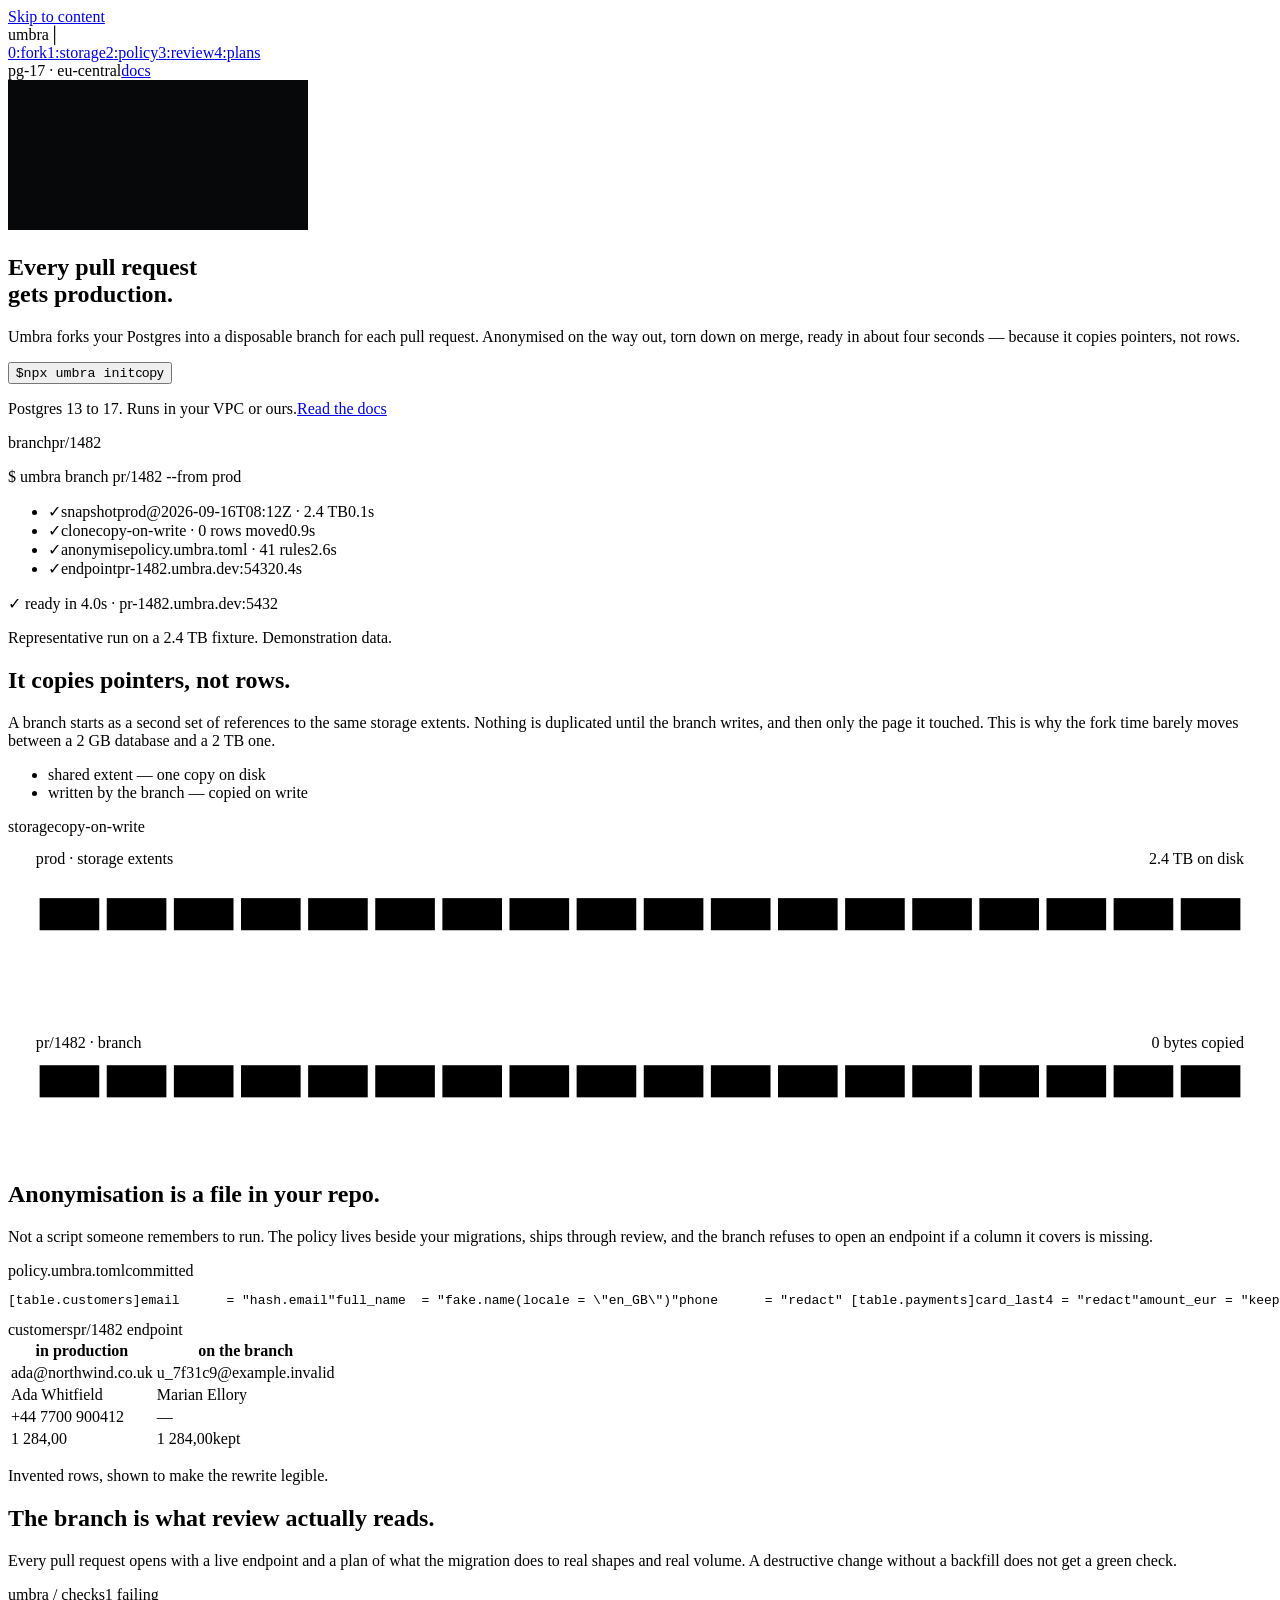
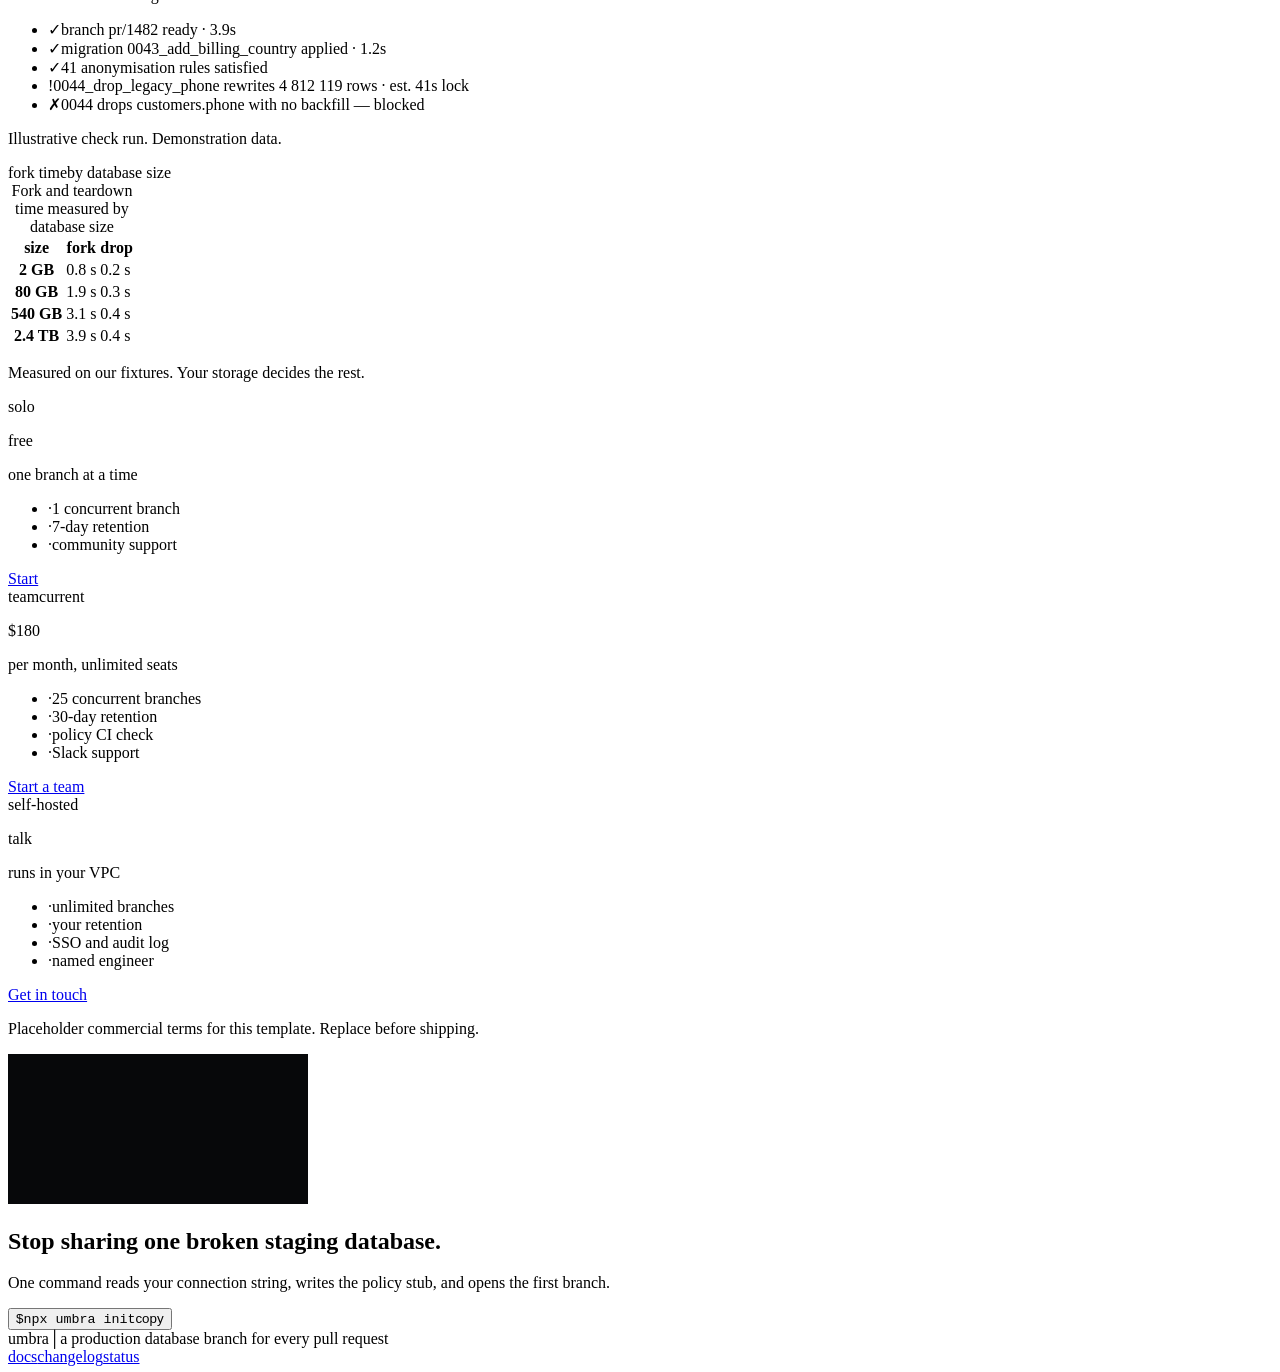
==== 02-software/index.html @ e012b91e "Anteprime dei tre template di landing page" ====
<!DOCTYPE html><html lang="en" class="martian_mono_8eb40030-module__VW7y_W__variable spline_sans_mono_13c8798e-module__IYb0za__variable h-full antialiased"><head><meta charSet="utf-8"/><meta name="viewport" content="width=device-width, initial-scale=1"/><link rel="preload" href="/landing-kit-demo/02-software/_next/static/media/d2d62b05021c6286-s.p.2d9e_tvweuz-y.woff2" as="font" crossorigin="" type="font/woff2"/><link rel="preload" href="/landing-kit-demo/02-software/_next/static/media/ee9d8ff0751135e3-s.p.12ukhzf-lem3a.woff2" as="font" crossorigin="" type="font/woff2"/><link rel="stylesheet" href="/landing-kit-demo/02-software/_next/static/chunks/00uqsyr8fcwtj.css" data-precedence="next"/><link rel="preload" as="script" fetchPriority="low" href="/landing-kit-demo/02-software/_next/static/chunks/3l04zcqx63h3y.js"/><script src="/landing-kit-demo/02-software/_next/static/chunks/1eiycqb9qwdlg.js" async=""></script><script src="/landing-kit-demo/02-software/_next/static/chunks/27t_qfc-3_lzs.js" async=""></script><script src="/landing-kit-demo/02-software/_next/static/chunks/turbopack-2y58lig2e460b.js" async=""></script><script src="/landing-kit-demo/02-software/_next/static/chunks/3fntmmi971322.js" async=""></script><script src="/landing-kit-demo/02-software/_next/static/chunks/05khykhs3v1_r.js" async=""></script><title>Umbra — a production database branch for every pull request</title><meta name="description" content="Umbra forks your Postgres into a disposable branch for each pull request: anonymised, ready in about four seconds, because it copies pointers, not rows."/><meta property="og:title" content="Umbra — a production database branch for every pull request"/><meta property="og:description" content="Anonymised copy-on-write Postgres branches, ready in about four seconds."/><meta property="og:type" content="website"/><meta name="twitter:card" content="summary"/><meta name="twitter:title" content="Umbra — a production database branch for every pull request"/><meta name="twitter:description" content="Anonymised copy-on-write Postgres branches, ready in about four seconds."/><meta name="next-size-adjust" content=""/><script src="/landing-kit-demo/02-software/_next/static/chunks/0cz1d0mv5g_q7.js" noModule=""></script></head><body class="min-h-full"><div hidden=""><!--$--><!--/$--></div><a href="#fork" class="sr-only focus:not-sr-only focus:absolute focus:top-2 focus:left-2 focus:z-[60] focus:border focus:border-cyan focus:bg-ground focus:px-3 focus:py-2 focus:text-cyan">Skip to content</a><header class="sticky top-0 z-50 border-b border-rule bg-ground/92 backdrop-blur-[2px]"><div class="mx-auto flex h-10 max-w-[1500px] items-center gap-3 px-4 text-[11px] sm:px-6"><span class="font-display text-[13px] font-700 tracking-[-0.02em] text-text">umbra</span><span aria-hidden="true" class="text-faint">│</span><nav aria-label="Sections" class="hidden items-center gap-1 md:flex"><a href="#fork" aria-current="true" class="px-2 py-0.5 transition-colors duration-200 bg-cyan text-[#04211c]"><span class="tnum opacity-60">0<!-- -->:</span>fork</a><a href="#storage" class="px-2 py-0.5 transition-colors duration-200 text-dim hover:text-text"><span class="tnum opacity-60">1<!-- -->:</span>storage</a><a href="#policy" class="px-2 py-0.5 transition-colors duration-200 text-dim hover:text-text"><span class="tnum opacity-60">2<!-- -->:</span>policy</a><a href="#review" class="px-2 py-0.5 transition-colors duration-200 text-dim hover:text-text"><span class="tnum opacity-60">3<!-- -->:</span>review</a><a href="#plans" class="px-2 py-0.5 transition-colors duration-200 text-dim hover:text-text"><span class="tnum opacity-60">4<!-- -->:</span>plans</a></nav><span class="ml-auto hidden text-faint sm:inline">pg-17 · eu-central</span><a href="#start" class="border border-rule-hot px-2.5 py-1 text-dim transition-colors duration-200 hover:border-cyan hover:text-cyan">docs</a></div></header><main><section id="fork" class="relative isolate overflow-hidden"><canvas aria-hidden="true" class="pointer-events-none absolute inset-0 -z-10 h-full w-full" style="background:#07080a"></canvas><div aria-hidden="true" class="pointer-events-none absolute inset-x-0 bottom-0 -z-10 h-40 bg-gradient-to-b from-transparent to-ground"></div><div class="mx-auto grid min-h-[min(100svh-2.5rem,46rem)] max-w-[1500px] grid-cols-1 content-center gap-5 px-4 pt-16 pb-14 sm:px-6 lg:grid-cols-12 lg:gap-6 lg:pt-20 lg:pb-16"><div class="lg:col-span-7 xl:col-span-7"><h1 class="font-display text-[clamp(2.1rem,5.1vw,4.3rem)] leading-[1.06] font-700 tracking-[-0.045em] text-text text-balance">Every pull request<br/>gets production.</h1><p class="mt-6 max-w-[54ch] text-[15px] leading-[1.75] text-dim sm:text-[17px]">Umbra forks your Postgres into a disposable branch for each pull request. Anonymised on the way out, torn down on merge, ready in about four seconds — because it copies pointers, not rows.</p><div class="mt-8 max-w-[34rem]"><button type="button" aria-label="Copy the command npx umbra init to the clipboard" class="group flex w-full items-center gap-3 border border-cyan/45 bg-cyan/[0.055] px-4 py-3.5 text-left transition-colors duration-200 ease-[var(--ease-out-expo)] hover:border-cyan hover:bg-cyan/[0.11] sm:px-5 sm:py-4"><span aria-hidden="true" class="text-cyan select-none">$</span><code class="flex-1 text-[15px] text-text sm:text-[17px]">npx umbra init</code><span class="shrink-0 text-[11px] tracking-[0.14em] uppercase transition-colors duration-200 text-dim group-hover:text-cyan">copy</span></button><p class="mt-3 flex flex-wrap items-center gap-x-3 gap-y-1 text-[12.5px] text-dim"><span>Postgres 13 to 17. Runs in your VPC or ours.</span><a href="#docs" class="text-dim underline decoration-rule-hot transition-colors duration-200 hover:text-cyan hover:decoration-cyan">Read the docs</a></p></div></div><div class="lg:col-span-5 xl:col-span-5"><div data-hot="true" class="pane group/pane transition-colors duration-300 ease-[var(--ease-out-expo)] border-rule-hot backdrop-blur-[1px]"><div class="flex items-center gap-3 border-b px-3 py-1.5 text-[11px] tracking-[0.14em] uppercase transition-colors duration-300 border-rule-hot text-text"><span class="font-display">branch</span><span class="ml-auto text-dim normal-case tracking-normal"><span class="tnum">pr/1482</span></span></div><div class=""><div class="px-4 py-4 text-[13px] leading-[1.9] sm:px-5 sm:text-[14px]"><p class="text-dim"><span aria-hidden="true" class="text-cyan">$ </span>umbra branch pr/1482 --from prod</p><ul class="mt-2.5 space-y-1"><li class="flex gap-2.5"><span aria-hidden="true" class="w-3 shrink-0 transition-colors duration-200 text-cyan">✓</span><span class="w-[5.6rem] shrink-0 transition-colors duration-200 text-text">snapshot</span><span class="min-w-0 flex-1 truncate text-dim">prod@2026-09-16T08:12Z · 2.4 TB</span><span class="tnum shrink-0 tabular-nums transition-colors duration-200 text-faint">0.1<!-- -->s</span></li><li class="flex gap-2.5"><span aria-hidden="true" class="w-3 shrink-0 transition-colors duration-200 text-cyan">✓</span><span class="w-[5.6rem] shrink-0 transition-colors duration-200 text-text">clone</span><span class="min-w-0 flex-1 truncate text-dim">copy-on-write · 0 rows moved</span><span class="tnum shrink-0 tabular-nums transition-colors duration-200 text-faint">0.9<!-- -->s</span></li><li class="flex gap-2.5"><span aria-hidden="true" class="w-3 shrink-0 transition-colors duration-200 text-cyan">✓</span><span class="w-[5.6rem] shrink-0 transition-colors duration-200 text-text">anonymise</span><span class="min-w-0 flex-1 truncate text-dim">policy.umbra.toml · 41 rules</span><span class="tnum shrink-0 tabular-nums transition-colors duration-200 text-faint">2.6<!-- -->s</span></li><li class="flex gap-2.5"><span aria-hidden="true" class="w-3 shrink-0 transition-colors duration-200 text-cyan">✓</span><span class="w-[5.6rem] shrink-0 transition-colors duration-200 text-text">endpoint</span><span class="min-w-0 flex-1 truncate text-dim">pr-1482.umbra.dev:5432</span><span class="tnum shrink-0 tabular-nums transition-colors duration-200 text-faint">0.4<!-- -->s</span></li></ul><p class="mt-3 border-t border-rule pt-2.5"><span class="text-cyan">✓ ready</span><span class="tnum text-text"> in <!-- -->4.0<!-- -->s</span><span class="text-faint"> · pr-1482.umbra.dev:5432</span></p><p class="mt-3 text-[11px] leading-relaxed text-faint">Representative run on a 2.4 TB fixture. Demonstration data.</p></div></div></div></div></div></section><section id="storage" class="mx-auto max-w-[1500px] px-4 py-20 sm:px-6 lg:py-28"><div class="grid gap-8 lg:grid-cols-12 lg:gap-10"><div class="lg:col-span-4"><h2 class="font-display text-[clamp(1.6rem,2.8vw,2.5rem)] leading-[1.14] font-600 tracking-[-0.04em] text-text text-balance">It copies pointers, not rows.</h2><p class="mt-5 max-w-[48ch] text-[15px] leading-[1.75] text-dim">A branch starts as a second set of references to the same storage extents. Nothing is duplicated until the branch writes, and then only the page it touched. This is why the fork time barely moves between a 2 GB database and a 2 TB one.</p><ul class="mt-6 space-y-2.5 text-[13px]"><li class="flex items-center gap-3"><span aria-hidden="true" class="h-3 w-5 shrink-0 border border-cyan/55"></span><span class="text-dim">shared extent — one copy on disk</span></li><li class="flex items-center gap-3"><span aria-hidden="true" class="h-3 w-5 shrink-0 bg-cyan"></span><span class="text-dim">written by the branch — copied on write</span></li></ul></div><div class="lg:col-span-8"><div class="pane group/pane transition-colors duration-300 ease-[var(--ease-out-expo)] border-rule "><div class="flex items-center gap-3 border-b px-3 py-1.5 text-[11px] tracking-[0.14em] uppercase transition-colors duration-300 border-rule text-faint"><span class="font-display">storage</span><span class="ml-auto text-dim normal-case tracking-normal">copy-on-write</span></div><div class="p-4 sm:p-6"><svg viewBox="0 0 1180 300" class="w-full" role="img" aria-label="Production holds eighteen storage extents. The branch references all eighteen at fork time and copies only the three it writes to."><text x="26" y="26" class="fill-dim font-[family-name:var(--font-mono)]" font-size="15">prod · storage extents</text><text x="1154" y="26" text-anchor="end" class="fill-faint font-[family-name:var(--font-mono)]" font-size="15">2.4 TB on disk</text><rect x="29.5" y="58" width="55.666666666666664" height="30" class="fill-rule-hot"></rect><rect x="92.16666666666666" y="58" width="55.666666666666664" height="30" class="fill-rule-hot"></rect><rect x="154.83333333333331" y="58" width="55.666666666666664" height="30" class="fill-rule-hot"></rect><rect x="217.5" y="58" width="55.666666666666664" height="30" class="fill-rule-hot"></rect><rect x="280.16666666666663" y="58" width="55.666666666666664" height="30" class="fill-rule-hot"></rect><rect x="342.8333333333333" y="58" width="55.666666666666664" height="30" class="fill-rule-hot"></rect><rect x="405.5" y="58" width="55.666666666666664" height="30" class="fill-rule-hot"></rect><rect x="468.16666666666663" y="58" width="55.666666666666664" height="30" class="fill-rule-hot"></rect><rect x="530.8333333333333" y="58" width="55.666666666666664" height="30" class="fill-rule-hot"></rect><rect x="593.5" y="58" width="55.666666666666664" height="30" class="fill-rule-hot"></rect><rect x="656.1666666666666" y="58" width="55.666666666666664" height="30" class="fill-rule-hot"></rect><rect x="718.8333333333333" y="58" width="55.666666666666664" height="30" class="fill-rule-hot"></rect><rect x="781.5" y="58" width="55.666666666666664" height="30" class="fill-rule-hot"></rect><rect x="844.1666666666666" y="58" width="55.666666666666664" height="30" class="fill-rule-hot"></rect><rect x="906.8333333333333" y="58" width="55.666666666666664" height="30" class="fill-rule-hot"></rect><rect x="969.5" y="58" width="55.666666666666664" height="30" class="fill-rule-hot"></rect><rect x="1032.1666666666665" y="58" width="55.666666666666664" height="30" class="fill-rule-hot"></rect><rect x="1094.8333333333333" y="58" width="55.666666666666664" height="30" class="fill-rule-hot"></rect><line x1="57.33333333333333" y1="88" x2="57.33333333333333" y2="214" stroke-width="1" stroke-dasharray="3 4" class="stroke-cyan/55" style="transition:stroke 420ms cubic-bezier(0.16,1,0.3,1)"></line><line x1="119.99999999999999" y1="88" x2="119.99999999999999" y2="214" stroke-width="1" stroke-dasharray="3 4" class="stroke-cyan/55" style="transition:stroke 420ms cubic-bezier(0.16,1,0.3,1)"></line><line x1="182.66666666666666" y1="88" x2="182.66666666666666" y2="214" stroke-width="1" stroke-dasharray="3 4" class="stroke-cyan/55" style="transition:stroke 420ms cubic-bezier(0.16,1,0.3,1)"></line><line x1="245.33333333333334" y1="88" x2="245.33333333333334" y2="214" stroke-width="1" stroke-dasharray="3 4" class="stroke-cyan/55" style="transition:stroke 420ms cubic-bezier(0.16,1,0.3,1)"></line><line x1="307.99999999999994" y1="88" x2="307.99999999999994" y2="214" stroke-width="1" stroke-dasharray="3 4" class="stroke-cyan/55" style="transition:stroke 420ms cubic-bezier(0.16,1,0.3,1)"></line><line x1="370.66666666666663" y1="88" x2="370.66666666666663" y2="214" stroke-width="1" stroke-dasharray="3 4" class="stroke-cyan/55" style="transition:stroke 420ms cubic-bezier(0.16,1,0.3,1)"></line><line x1="433.3333333333333" y1="88" x2="433.3333333333333" y2="214" stroke-width="1" stroke-dasharray="3 4" class="stroke-cyan/55" style="transition:stroke 420ms cubic-bezier(0.16,1,0.3,1)"></line><line x1="495.99999999999994" y1="88" x2="495.99999999999994" y2="214" stroke-width="1" stroke-dasharray="3 4" class="stroke-cyan/55" style="transition:stroke 420ms cubic-bezier(0.16,1,0.3,1)"></line><line x1="558.6666666666666" y1="88" x2="558.6666666666666" y2="214" stroke-width="1" stroke-dasharray="3 4" class="stroke-cyan/55" style="transition:stroke 420ms cubic-bezier(0.16,1,0.3,1)"></line><line x1="621.3333333333334" y1="88" x2="621.3333333333334" y2="214" stroke-width="1" stroke-dasharray="3 4" class="stroke-cyan/55" style="transition:stroke 420ms cubic-bezier(0.16,1,0.3,1)"></line><line x1="684" y1="88" x2="684" y2="214" stroke-width="1" stroke-dasharray="3 4" class="stroke-cyan/55" style="transition:stroke 420ms cubic-bezier(0.16,1,0.3,1)"></line><line x1="746.6666666666666" y1="88" x2="746.6666666666666" y2="214" stroke-width="1" stroke-dasharray="3 4" class="stroke-cyan/55" style="transition:stroke 420ms cubic-bezier(0.16,1,0.3,1)"></line><line x1="809.3333333333334" y1="88" x2="809.3333333333334" y2="214" stroke-width="1" stroke-dasharray="3 4" class="stroke-cyan/55" style="transition:stroke 420ms cubic-bezier(0.16,1,0.3,1)"></line><line x1="872" y1="88" x2="872" y2="214" stroke-width="1" stroke-dasharray="3 4" class="stroke-cyan/55" style="transition:stroke 420ms cubic-bezier(0.16,1,0.3,1)"></line><line x1="934.6666666666666" y1="88" x2="934.6666666666666" y2="214" stroke-width="1" stroke-dasharray="3 4" class="stroke-cyan/55" style="transition:stroke 420ms cubic-bezier(0.16,1,0.3,1)"></line><line x1="997.3333333333334" y1="88" x2="997.3333333333334" y2="214" stroke-width="1" stroke-dasharray="3 4" class="stroke-cyan/55" style="transition:stroke 420ms cubic-bezier(0.16,1,0.3,1)"></line><line x1="1059.9999999999998" y1="88" x2="1059.9999999999998" y2="214" stroke-width="1" stroke-dasharray="3 4" class="stroke-cyan/55" style="transition:stroke 420ms cubic-bezier(0.16,1,0.3,1)"></line><line x1="1122.6666666666665" y1="88" x2="1122.6666666666665" y2="214" stroke-width="1" stroke-dasharray="3 4" class="stroke-cyan/55" style="transition:stroke 420ms cubic-bezier(0.16,1,0.3,1)"></line><g><rect x="29.5" y="214" width="55.666666666666664" height="30" class="fill-none stroke-cyan/55" stroke-width="1" style="transition:fill 420ms cubic-bezier(0.16,1,0.3,1)"></rect></g><g><rect x="92.16666666666666" y="214" width="55.666666666666664" height="30" class="fill-none stroke-cyan/55" stroke-width="1" style="transition:fill 420ms cubic-bezier(0.16,1,0.3,1)"></rect></g><g><rect x="154.83333333333331" y="214" width="55.666666666666664" height="30" class="fill-none stroke-cyan/55" stroke-width="1" style="transition:fill 420ms cubic-bezier(0.16,1,0.3,1)"></rect></g><g><rect x="217.5" y="214" width="55.666666666666664" height="30" class="fill-none stroke-cyan/55" stroke-width="1" style="transition:fill 420ms cubic-bezier(0.16,1,0.3,1)"></rect></g><g><rect x="280.16666666666663" y="214" width="55.666666666666664" height="30" class="fill-none stroke-cyan/55" stroke-width="1" style="transition:fill 420ms cubic-bezier(0.16,1,0.3,1)"></rect></g><g><rect x="342.8333333333333" y="214" width="55.666666666666664" height="30" class="fill-none stroke-cyan/55" stroke-width="1" style="transition:fill 420ms cubic-bezier(0.16,1,0.3,1)"></rect></g><g><rect x="405.5" y="214" width="55.666666666666664" height="30" class="fill-none stroke-cyan/55" stroke-width="1" style="transition:fill 420ms cubic-bezier(0.16,1,0.3,1)"></rect></g><g><rect x="468.16666666666663" y="214" width="55.666666666666664" height="30" class="fill-none stroke-cyan/55" stroke-width="1" style="transition:fill 420ms cubic-bezier(0.16,1,0.3,1)"></rect></g><g><rect x="530.8333333333333" y="214" width="55.666666666666664" height="30" class="fill-none stroke-cyan/55" stroke-width="1" style="transition:fill 420ms cubic-bezier(0.16,1,0.3,1)"></rect></g><g><rect x="593.5" y="214" width="55.666666666666664" height="30" class="fill-none stroke-cyan/55" stroke-width="1" style="transition:fill 420ms cubic-bezier(0.16,1,0.3,1)"></rect></g><g><rect x="656.1666666666666" y="214" width="55.666666666666664" height="30" class="fill-none stroke-cyan/55" stroke-width="1" style="transition:fill 420ms cubic-bezier(0.16,1,0.3,1)"></rect></g><g><rect x="718.8333333333333" y="214" width="55.666666666666664" height="30" class="fill-none stroke-cyan/55" stroke-width="1" style="transition:fill 420ms cubic-bezier(0.16,1,0.3,1)"></rect></g><g><rect x="781.5" y="214" width="55.666666666666664" height="30" class="fill-none stroke-cyan/55" stroke-width="1" style="transition:fill 420ms cubic-bezier(0.16,1,0.3,1)"></rect></g><g><rect x="844.1666666666666" y="214" width="55.666666666666664" height="30" class="fill-none stroke-cyan/55" stroke-width="1" style="transition:fill 420ms cubic-bezier(0.16,1,0.3,1)"></rect></g><g><rect x="906.8333333333333" y="214" width="55.666666666666664" height="30" class="fill-none stroke-cyan/55" stroke-width="1" style="transition:fill 420ms cubic-bezier(0.16,1,0.3,1)"></rect></g><g><rect x="969.5" y="214" width="55.666666666666664" height="30" class="fill-none stroke-cyan/55" stroke-width="1" style="transition:fill 420ms cubic-bezier(0.16,1,0.3,1)"></rect></g><g><rect x="1032.1666666666665" y="214" width="55.666666666666664" height="30" class="fill-none stroke-cyan/55" stroke-width="1" style="transition:fill 420ms cubic-bezier(0.16,1,0.3,1)"></rect></g><g><rect x="1094.8333333333333" y="214" width="55.666666666666664" height="30" class="fill-none stroke-cyan/55" stroke-width="1" style="transition:fill 420ms cubic-bezier(0.16,1,0.3,1)"></rect></g><text x="26" y="198" class="fill-dim font-[family-name:var(--font-mono)]" font-size="15">pr/1482 · branch</text><text x="1154" y="198" text-anchor="end" class="fill-cyan font-[family-name:var(--font-mono)] tabular-nums" font-size="15">0 bytes copied</text></svg></div></div></div></div></section><section id="policy" class="border-t border-rule bg-pane-2/40 py-20 lg:py-28"><div class="mx-auto max-w-[1500px] px-4 sm:px-6"><div class="max-w-[62ch]"><h2 class="font-display text-[clamp(1.6rem,2.8vw,2.5rem)] leading-[1.14] font-600 tracking-[-0.04em] text-text text-balance">Anonymisation is a file in your repo.</h2><p class="mt-5 text-[15px] leading-[1.75] text-dim">Not a script someone remembers to run. The policy lives beside your migrations, ships through review, and the branch refuses to open an endpoint if a column it covers is missing.</p></div><div class="mt-10 grid gap-5 lg:grid-cols-2 lg:gap-6"><div class="pane group/pane transition-colors duration-300 ease-[var(--ease-out-expo)] border-rule "><div class="flex items-center gap-3 border-b px-3 py-1.5 text-[11px] tracking-[0.14em] uppercase transition-colors duration-300 border-rule text-faint"><span class="font-display">policy.umbra.toml</span><span class="ml-auto text-dim normal-case tracking-normal">committed</span></div><div class=""><pre class="overflow-x-auto px-4 py-4 text-[13px] leading-[1.85] sm:px-5 sm:text-[14px]"><code><span class="block"><span class="text-cyan">[table.customers]</span></span><span class="block"><span class="text-text">email      = &quot;hash.email&quot;</span></span><span class="block"><span class="text-text">full_name  = &quot;fake.name(locale = \&quot;en_GB\&quot;)&quot;</span></span><span class="block"><span class="text-text">phone      = &quot;redact&quot;</span></span><span class="block"><span class="text-text"> </span></span><span class="block"><span class="text-cyan">[table.payments]</span></span><span class="block"><span class="text-text">card_last4 = &quot;redact&quot;</span></span><span class="block"><span class="text-text">amount_eur = &quot;keep&quot;        </span><span class="text-faint">#<!-- --> distribution matters</span></span></code></pre></div></div><div class="pane group/pane transition-colors duration-300 ease-[var(--ease-out-expo)] border-rule "><div class="flex items-center gap-3 border-b px-3 py-1.5 text-[11px] tracking-[0.14em] uppercase transition-colors duration-300 border-rule text-faint"><span class="font-display">customers</span><span class="ml-auto text-dim normal-case tracking-normal">pr/1482 endpoint</span></div><div class=""><div class="overflow-x-auto"><table class="w-full min-w-[22rem] text-[13px] sm:text-[14px]"><thead><tr class="border-b border-rule text-left text-[11px] tracking-[0.14em] text-faint uppercase"><th scope="col" class="px-4 py-2 font-500 sm:px-5">in production</th><th scope="col" class="px-4 py-2 font-500 sm:px-5">on the branch</th></tr></thead><tbody><tr class="border-b border-rule/60 last:border-0"><td class="px-4 py-2.5 text-dim line-through decoration-rule-hot sm:px-5">ada@northwind.co.uk</td><td class="px-4 py-2.5 sm:px-5 text-amber">u_7f31c9@example.invalid</td></tr><tr class="border-b border-rule/60 last:border-0"><td class="px-4 py-2.5 text-dim line-through decoration-rule-hot sm:px-5">Ada Whitfield</td><td class="px-4 py-2.5 sm:px-5 text-amber">Marian Ellory</td></tr><tr class="border-b border-rule/60 last:border-0"><td class="px-4 py-2.5 text-dim line-through decoration-rule-hot sm:px-5">+44 7700 900412</td><td class="px-4 py-2.5 sm:px-5 text-amber">—</td></tr><tr class="border-b border-rule/60 last:border-0"><td class="px-4 py-2.5 text-dim line-through decoration-rule-hot sm:px-5">1 284,00</td><td class="px-4 py-2.5 sm:px-5 text-dim">1 284,00<span class="ml-2 text-[11px] text-faint">kept</span></td></tr></tbody></table></div><p class="px-4 py-3 text-[11px] leading-relaxed text-faint sm:px-5">Invented rows, shown to make the rewrite legible.</p></div></div></div></div></section><section id="review" class="mx-auto max-w-[1500px] px-4 py-20 sm:px-6 lg:py-28"><div class="grid gap-8 lg:grid-cols-12 lg:gap-10"><div class="lg:col-span-5"><h2 class="font-display text-[clamp(1.6rem,2.8vw,2.5rem)] leading-[1.14] font-600 tracking-[-0.04em] text-text text-balance">The branch is what review actually reads.</h2><p class="mt-5 max-w-[48ch] text-[15px] leading-[1.75] text-dim">Every pull request opens with a live endpoint and a plan of what the migration does to real shapes and real volume. A destructive change without a backfill does not get a green check.</p></div><div class="lg:col-span-7"><div class="pane group/pane transition-colors duration-300 ease-[var(--ease-out-expo)] border-rule "><div class="flex items-center gap-3 border-b px-3 py-1.5 text-[11px] tracking-[0.14em] uppercase transition-colors duration-300 border-rule text-faint"><span class="font-display">umbra / checks</span><span class="ml-auto text-dim normal-case tracking-normal"><span class="text-[#ff6b5e]">1 failing</span></span></div><div class=""><ul class="divide-y divide-rule/60 text-[13px] sm:text-[14px]"><li class="flex gap-3 px-4 py-3 sm:px-5"><span aria-hidden="true" class="w-3 shrink-0 text-cyan">✓</span><span class="text-dim">branch pr/1482 ready · 3.9s</span></li><li class="flex gap-3 px-4 py-3 sm:px-5"><span aria-hidden="true" class="w-3 shrink-0 text-cyan">✓</span><span class="text-dim">migration 0043_add_billing_country applied · 1.2s</span></li><li class="flex gap-3 px-4 py-3 sm:px-5"><span aria-hidden="true" class="w-3 shrink-0 text-cyan">✓</span><span class="text-dim">41 anonymisation rules satisfied</span></li><li class="flex gap-3 px-4 py-3 sm:px-5"><span aria-hidden="true" class="w-3 shrink-0 text-amber">!</span><span class="text-text">0044_drop_legacy_phone rewrites 4 812 119 rows · est. 41s lock</span></li><li class="flex gap-3 px-4 py-3 sm:px-5"><span aria-hidden="true" class="w-3 shrink-0 text-[#ff6b5e]">✗</span><span class="text-text">0044 drops customers.phone with no backfill — blocked</span></li></ul><p class="border-t border-rule px-4 py-3 text-[11px] leading-relaxed text-faint sm:px-5">Illustrative check run. Demonstration data.</p></div></div></div></div></section><section id="plans" class="border-t border-rule bg-pane-2/40 py-20 lg:py-28"><div class="mx-auto max-w-[1500px] px-4 sm:px-6"><div class="grid gap-5 lg:grid-cols-12 lg:gap-6"><div class="lg:col-span-4"><div data-hot="true" class="pane group/pane transition-colors duration-300 ease-[var(--ease-out-expo)] border-rule-hot "><div class="flex items-center gap-3 border-b px-3 py-1.5 text-[11px] tracking-[0.14em] uppercase transition-colors duration-300 border-rule-hot text-text"><span class="font-display">fork time</span><span class="ml-auto text-dim normal-case tracking-normal">by database size</span></div><div class=""><div class="overflow-x-auto"><table class="w-full min-w-[19rem] text-[13px] sm:text-[14px]"><caption class="sr-only">Fork and teardown time measured by database size</caption><thead><tr class="border-b border-rule text-left text-[11px] tracking-[0.14em] text-faint uppercase"><th scope="col" class="px-4 py-2 font-500 sm:px-5">size</th><th scope="col" class="px-4 py-2 text-right font-500">fork</th><th scope="col" class="px-4 py-2 pr-4 text-right font-500 sm:pr-5">drop</th></tr></thead><tbody><tr class="border-b border-rule/60 last:border-0"><th scope="row" class="px-4 py-2.5 text-left font-400 text-dim sm:px-5">2 GB</th><td class="tnum px-4 py-2.5 text-right text-cyan">0.8 s</td><td class="tnum px-4 py-2.5 pr-4 text-right text-dim sm:pr-5">0.2 s</td></tr><tr class="border-b border-rule/60 last:border-0"><th scope="row" class="px-4 py-2.5 text-left font-400 text-dim sm:px-5">80 GB</th><td class="tnum px-4 py-2.5 text-right text-cyan">1.9 s</td><td class="tnum px-4 py-2.5 pr-4 text-right text-dim sm:pr-5">0.3 s</td></tr><tr class="border-b border-rule/60 last:border-0"><th scope="row" class="px-4 py-2.5 text-left font-400 text-dim sm:px-5">540 GB</th><td class="tnum px-4 py-2.5 text-right text-cyan">3.1 s</td><td class="tnum px-4 py-2.5 pr-4 text-right text-dim sm:pr-5">0.4 s</td></tr><tr class="border-b border-rule/60 last:border-0"><th scope="row" class="px-4 py-2.5 text-left font-400 text-dim sm:px-5">2.4 TB</th><td class="tnum px-4 py-2.5 text-right text-cyan">3.9 s</td><td class="tnum px-4 py-2.5 pr-4 text-right text-dim sm:pr-5">0.4 s</td></tr></tbody></table></div><p class="border-t border-rule px-4 py-3 text-[11px] leading-relaxed text-faint sm:px-5">Measured on our fixtures. Your storage decides the rest.</p></div></div></div><div class="grid gap-5 lg:col-span-8 lg:grid-cols-3 lg:gap-6"><div data-hot="true" class="pane group/pane transition-colors duration-300 ease-[var(--ease-out-expo)] border-rule-hot "><div class="flex items-center gap-3 border-b px-3 py-1.5 text-[11px] tracking-[0.14em] uppercase transition-colors duration-300 border-rule-hot text-text"><span class="font-display">solo</span></div><div class=""><div class="flex h-full flex-col px-4 py-5 sm:px-5"><p class="font-display text-[2rem] leading-none font-600 tracking-[-0.045em] text-text">free</p><p class="mt-2 text-[12px] text-faint">one branch at a time</p><ul class="mt-5 space-y-2 text-[13px] text-dim"><li class="flex gap-2.5"><span aria-hidden="true" class="text-faint">·</span><span>1 concurrent branch</span></li><li class="flex gap-2.5"><span aria-hidden="true" class="text-faint">·</span><span>7-day retention</span></li><li class="flex gap-2.5"><span aria-hidden="true" class="text-faint">·</span><span>community support</span></li></ul><a href="#start" class="mt-6 block border px-3 py-2.5 text-center text-[13px] transition-colors duration-200 border-rule-hot text-dim hover:border-cyan hover:text-cyan">Start</a></div></div></div><div data-hot="true" class="pane group/pane transition-colors duration-300 ease-[var(--ease-out-expo)] border-rule-hot border-cyan/50"><div class="flex items-center gap-3 border-b px-3 py-1.5 text-[11px] tracking-[0.14em] uppercase transition-colors duration-300 border-rule-hot text-text"><span class="font-display">team</span><span class="ml-auto text-dim normal-case tracking-normal"><span class="text-cyan">current</span></span></div><div class=""><div class="flex h-full flex-col px-4 py-5 sm:px-5"><p class="font-display text-[2rem] leading-none font-600 tracking-[-0.045em] text-text">$180</p><p class="mt-2 text-[12px] text-faint">per month, unlimited seats</p><ul class="mt-5 space-y-2 text-[13px] text-dim"><li class="flex gap-2.5"><span aria-hidden="true" class="text-faint">·</span><span>25 concurrent branches</span></li><li class="flex gap-2.5"><span aria-hidden="true" class="text-faint">·</span><span>30-day retention</span></li><li class="flex gap-2.5"><span aria-hidden="true" class="text-faint">·</span><span>policy CI check</span></li><li class="flex gap-2.5"><span aria-hidden="true" class="text-faint">·</span><span>Slack support</span></li></ul><a href="#start" class="mt-6 block border px-3 py-2.5 text-center text-[13px] transition-colors duration-200 border-cyan bg-cyan text-[#04211c] hover:bg-transparent hover:text-cyan">Start a team</a></div></div></div><div data-hot="true" class="pane group/pane transition-colors duration-300 ease-[var(--ease-out-expo)] border-rule-hot "><div class="flex items-center gap-3 border-b px-3 py-1.5 text-[11px] tracking-[0.14em] uppercase transition-colors duration-300 border-rule-hot text-text"><span class="font-display">self-hosted</span></div><div class=""><div class="flex h-full flex-col px-4 py-5 sm:px-5"><p class="font-display text-[2rem] leading-none font-600 tracking-[-0.045em] text-text">talk</p><p class="mt-2 text-[12px] text-faint">runs in your VPC</p><ul class="mt-5 space-y-2 text-[13px] text-dim"><li class="flex gap-2.5"><span aria-hidden="true" class="text-faint">·</span><span>unlimited branches</span></li><li class="flex gap-2.5"><span aria-hidden="true" class="text-faint">·</span><span>your retention</span></li><li class="flex gap-2.5"><span aria-hidden="true" class="text-faint">·</span><span>SSO and audit log</span></li><li class="flex gap-2.5"><span aria-hidden="true" class="text-faint">·</span><span>named engineer</span></li></ul><a href="#start" class="mt-6 block border px-3 py-2.5 text-center text-[13px] transition-colors duration-200 border-rule-hot text-dim hover:border-cyan hover:text-cyan">Get in touch</a></div></div></div></div></div><p class="mt-5 text-[11px] text-faint">Placeholder commercial terms for this template. Replace before shipping.</p></div></section><section id="start" class="relative isolate overflow-hidden border-t border-rule"><canvas aria-hidden="true" class="pointer-events-none absolute inset-0 -z-10 h-full w-full opacity-70" style="background:#07080a"></canvas><div aria-hidden="true" class="pointer-events-none absolute inset-x-0 top-0 -z-10 h-32 bg-gradient-to-b from-ground to-transparent"></div><div class="mx-auto max-w-[1500px] px-4 py-24 sm:px-6 lg:py-32"><h2 class="max-w-[20ch] font-display text-[clamp(1.9rem,4.2vw,3.4rem)] leading-[1.1] font-700 tracking-[-0.045em] text-text text-balance">Stop sharing one broken staging database.</h2><p class="mt-6 max-w-[52ch] text-[15px] leading-[1.75] text-dim sm:text-[17px]">One command reads your connection string, writes the policy stub, and opens the first branch.</p><div class="mt-8 max-w-[34rem]"><button type="button" aria-label="Copy the command npx umbra init to the clipboard" class="group flex w-full items-center gap-3 border border-cyan/45 bg-cyan/[0.055] px-4 py-3.5 text-left transition-colors duration-200 ease-[var(--ease-out-expo)] hover:border-cyan hover:bg-cyan/[0.11] sm:px-5 sm:py-4"><span aria-hidden="true" class="text-cyan select-none">$</span><code class="flex-1 text-[15px] text-text sm:text-[17px]">npx umbra init</code><span class="shrink-0 text-[11px] tracking-[0.14em] uppercase transition-colors duration-200 text-dim group-hover:text-cyan">copy</span></button></div></div><footer class="border-t border-rule bg-ground/80"><div class="mx-auto flex max-w-[1500px] flex-wrap items-center gap-x-5 gap-y-2 px-4 py-3 text-[11px] text-faint sm:px-6"><span class="font-display text-text">umbra</span><span aria-hidden="true">│</span><span>a production database branch for every pull request</span><nav aria-label="Footer" class="ml-auto flex gap-4"><a href="#docs" class="transition-colors duration-200 hover:text-cyan">docs</a><a href="#docs" class="transition-colors duration-200 hover:text-cyan">changelog</a><a href="#docs" class="transition-colors duration-200 hover:text-cyan">status</a></nav></div></footer></section></main><!--$--><!--/$--><script src="/landing-kit-demo/02-software/_next/static/chunks/3l04zcqx63h3y.js" id="_R_" async=""></script><script>(self.__next_f=self.__next_f||[]).push([0])</script><script>self.__next_f.push([1,"1:\"$Sreact.fragment\"\n2:I[39756,[\"/landing-kit-demo/02-software/_next/static/chunks/3fntmmi971322.js\"],\"default\"]\n3:I[37457,[\"/landing-kit-demo/02-software/_next/static/chunks/3fntmmi971322.js\"],\"default\"]\n4:I[70861,[\"/landing-kit-demo/02-software/_next/static/chunks/3fntmmi971322.js\",\"/landing-kit-demo/02-software/_next/static/chunks/05khykhs3v1_r.js\"],\"default\"]\n5:I[15892,[\"/landing-kit-demo/02-software/_next/static/chunks/3fntmmi971322.js\",\"/landing-kit-demo/02-software/_next/static/chunks/05khykhs3v1_r.js\"],\"default\"]\n6:I[84561,[\"/landing-kit-demo/02-software/_next/static/chunks/3fntmmi971322.js\",\"/landing-kit-demo/02-software/_next/static/chunks/05khykhs3v1_r.js\"],\"default\"]\n7:I[96308,[\"/landing-kit-demo/02-software/_next/static/chunks/3fntmmi971322.js\",\"/landing-kit-demo/02-software/_next/static/chunks/05khykhs3v1_r.js\"],\"Pane\"]\n8:I[17200,[\"/landing-kit-demo/02-software/_next/static/chunks/3fntmmi971322.js\",\"/landing-kit-demo/02-software/_next/static/chunks/05khykhs3v1_r.js\"],\"default\"]\n11:I[68027,[\"/landing-kit-demo/02-software/_next/static/chunks/3fntmmi971322.js\"],\"default\",1]\n:HL[\"/landing-kit-demo/02-software/_next/static/chunks/00uqsyr8fcwtj.css\",\"style\"]\n:HL[\"/landing-kit-demo/02-software/_next/static/media/d2d62b05021c6286-s.p.2d9e_tvweuz-y.woff2\",\"font\",{\"crossOrigin\":\"\",\"type\":\"font/woff2\"}]\n:HL[\"/landing-kit-demo/02-software/_next/static/media/ee9d8ff0751135e3-s.p.12ukhzf-lem3a.woff2\",\"font\",{\"crossOrigin\":\"\",\"type\":\"font/woff2\"}]\n0:{\"P\":null,\"c\":[\"\",\"\"],\"q\":\"\",\"i\":false,\"f\":[[[\"\",{\"children\":[\"__PAGE__\",{},\"$undefined\",\"$undefined\",4608]},\"$undefined\",\"$undefined\",4624],[[\"$\",\"$1\",\"c\",{\"children\":[[[\"$\",\"link\",\"0\",{\"rel\":\"stylesheet\",\"href\":\"/landing-kit-demo/02-software/_next/static/chunks/00uqsyr8fcwtj.css\",\"precedence\":\"next\",\"crossOrigin\":\"$undefined\",\"nonce\":\"$undefined\"}],[\"$\",\"script\",\"script-0\",{\"src\":\"/landing-kit-demo/02-software/_next/static/chunks/3fntmmi971322.js\",\"async\":true,\"nonce\":\"$undefined\"}]],[\"$\",\"html\",null,{\"lang\":\"en\",\"className\":\"martian_mono_8eb40030-module__VW7y_W__variable spline_sans_mono_13c8798e-module__IYb0za__variable h-full antialiased\",\"children\":[\"$\",\"body\",null,{\"className\":\"min-h-full\",\"children\":[\"$\",\"$L2\",null,{\"parallelRouterKey\":\"children\",\"error\":\"$undefined\",\"errorStyles\":\"$undefined\",\"errorScripts\":\"$undefined\",\"template\":[\"$\",\"$L3\",null,{}],\"templateStyles\":\"$undefined\",\"templateScripts\":\"$undefined\",\"notFound\":[[[\"$\",\"title\",null,{\"children\":\"404: This page could not be found.\"}],[\"$\",\"div\",null,{\"style\":{\"fontFamily\":\"system-ui,\\\"Segoe UI\\\",Roboto,Helvetica,Arial,sans-serif,\\\"Apple Color Emoji\\\",\\\"Segoe UI Emoji\\\"\",\"height\":\"100vh\",\"textAlign\":\"center\",\"display\":\"flex\",\"flexDirection\":\"column\",\"alignItems\":\"center\",\"justifyContent\":\"center\"},\"children\":[\"$\",\"div\",null,{\"children\":[[\"$\",\"style\",null,{\"dangerouslySetInnerHTML\":{\"__html\":\"body{color:#000;background:#fff;margin:0}.next-error-h1{border-right:1px solid rgba(0,0,0,.3)}@media (prefers-color-scheme:dark){body{color:#fff;background:#000}.next-error-h1{border-right:1px solid rgba(255,255,255,.3)}}\"}}],[\"$\",\"h1\",null,{\"className\":\"next-error-h1\",\"style\":{\"display\":\"inline-block\",\"margin\":\"0 20px 0 0\",\"padding\":\"0 23px 0 0\",\"fontSize\":24,\"fontWeight\":500,\"verticalAlign\":\"top\",\"lineHeight\":\"49px\"},\"children\":404}],[\"$\",\"div\",null,{\"style\":{\"display\":\"inline-block\"},\"children\":[\"$\",\"h2\",null,{\"style\":{\"fontSize\":14,\"fontWeight\":400,\"lineHeight\":\"49px\",\"margin\":0},\"children\":\"This page could not be found.\"}]}]]}]}]],[]],\"forbidden\":\"$undefined\",\"unauthorized\":\"$undefined\"}]}]}]]}],{\"children\":[[\"$\",\"$1\",\"c\",{\"children\":[[[\"$\",\"a\",null,{\"href\":\"#fork\",\"className\":\"sr-only focus:not-sr-only focus:absolute focus:top-2 focus:left-2 focus:z-[60] focus:border focus:border-cyan focus:bg-ground focus:px-3 focus:py-2 focus:text-cyan\",\"children\":\"Skip to content\"}],[\"$\",\"$L4\",null,{}],[\"$\",\"main\",null,{\"children\":[[\"$\",\"section\",null,{\"id\":\"fork\",\"className\":\"relative isolate overflow-hidden\",\"children\":[[\"$\",\"$L5\",null,{\"className\":\"pointer-events-none absolute inset-0 -z-10 h-full w-full\"}],[\"$\",\"div\",null,{\"aria-hidden\":true,\"className\":\"pointer-events-none absolute inset-x-0 bottom-0 -z-10 h-40 bg-gradient-to-b from-transparent to-ground\"}],[\"$\",\"div\",null,{\"className\":\"mx-auto grid min-h-[min(100svh-2.5rem,46rem)] max-w-[1500px] grid-cols-1 content-center gap-5 px-4 pt-16 pb-14 sm:px-6 lg:grid-cols-12 lg:gap-6 lg:pt-20 lg:pb-16\",\"children\":[[\"$\",\"div\",null,{\"className\":\"lg:col-span-7 xl:col-span-7\",\"children\":[[\"$\",\"h1\",null,{\"className\":\"font-display text-[clamp(2.1rem,5.1vw,4.3rem)] leading-[1.06] font-700 tracking-[-0.045em] text-text text-balance\",\"children\":[\"Every pull request\",[\"$\",\"br\",null,{}],\"gets production.\"]}],[\"$\",\"p\",null,{\"className\":\"mt-6 max-w-[54ch] text-[15px] leading-[1.75] text-dim sm:text-[17px]\",\"children\":\"Umbra forks your Postgres into a disposable branch for each pull request. Anonymised on the way out, torn down on merge, ready in about four seconds — because it copies pointers, not rows.\"}],[\"$\",\"div\",null,{\"className\":\"mt-8 max-w-[34rem]\",\"children\":[[\"$\",\"$L6\",null,{\"command\":\"npx umbra init\"}],[\"$\",\"p\",null,{\"className\":\"mt-3 flex flex-wrap items-center gap-x-3 gap-y-1 text-[12.5px] text-dim\",\"children\":[[\"$\",\"span\",null,{\"children\":\"Postgres 13 to 17. Runs in your VPC or ours.\"}],[\"$\",\"a\",null,{\"href\":\"#docs\",\"className\":\"text-dim underline decoration-rule-hot transition-colors duration-200 hover:text-cyan hover:decoration-cyan\",\"children\":\"Read the docs\"}]]}]]}]]}],[\"$\",\"div\",null,{\"className\":\"lg:col-span-5 xl:col-span-5\",\"children\":[\"$\",\"$L7\",null,{\"title\":\"branch\",\"right\":[\"$\",\"span\",null,{\"className\":\"tnum\",\"children\":\"pr/1482\"}],\"focusable\":false,\"className\":\"backdrop-blur-[1px]\",\"children\":[\"$\",\"$L8\",null,{}]}]}]]}]]}],[\"$\",\"section\",null,{\"id\":\"storage\",\"className\":\"mx-auto max-w-[1500px] px-4 py-20 sm:px-6 lg:py-28\",\"children\":\"$L9\"}],\"$La\",\"$Lb\",\"$Lc\",\"$Ld\"]}]],[\"$Le\"],\"$Lf\"]}],{},null,false,null]},null,false,null],\"$L10\",false]],\"m\":\"$undefined\",\"G\":[\"$11\",[\"$L12\"]],\"S\":true,\"h\":null,\"r\":\"$undefined\",\"s\":\"$undefined\",\"a\":\"$undefined\",\"l\":\"$undefined\",\"p\":\"$undefined\",\"d\":\"$undefined\",\"b\":\"Tn4sIlXnOCzScLuSPi9oX\"}\n13:I[34549,[\"/landing-kit-demo/02-software/_next/static/chunks/3fntmmi971322.js\",\"/landing-kit-demo/02-software/_next/static/chunks/05khykhs3v1_r.js\"],\"default\"]\n17:I[97367,[\"/landing-kit-demo/02-software/_next/static/chunks/3fntmmi971322.js\"],\"OutletBoundary\"]\n18:\"$Sreact.suspense\"\n1a:I[97367,[\"/landing-kit-demo/02-software/_next/static/chunks/3fntmmi971322.js\"],\"ViewportBoundary\"]\n1c:I[97367,[\"/landing-kit-demo/02-software/_next/static/chunks/3fntmmi971322.js\"],\"MetadataBoundary\"]\n9:[\"$\",\"div\",null,{\"className\":\"grid gap-8 lg:grid-cols-12 lg:gap-10\",\"children\":[[\"$\",\"div\",null,{\"className\":\"lg:col-span-4\",\"children\":[[\"$\",\"h2\",null,{\"className\":\"font-display text-[clamp(1.6rem,2.8vw,2.5rem)] leading-[1.14] font-600 tracking-[-0.04em] text-text text-balance\",\"children\":\"It copies pointers, not rows.\"}],[\"$\",\"p\",null,{\"className\":\"mt-5 max-w-[48ch] text-[15px] leading-[1.75] text-dim\",\"children\":\"A branch starts as a second set of references to the same storage extents. Nothing is duplicated until the branch writes, and then only the page it touched. This is why the fork time barely moves between a 2 GB database and a 2 TB one.\"}],[\"$\",\"ul\",null,{\"className\":\"mt-6 space-y-2.5 text-[13px]\",\"children\":[[\"$\",\"li\",\"shared extent — one copy on disk\",{\"className\":\"flex items-center gap-3\",\"children\":[[\"$\",\"span\",null,{\"aria-hidden\":true,\"className\":\"h-3 w-5 shrink-0 border border-cyan/55\"}],[\"$\",\"span\",null,{\"className\":\"text-dim\",\"children\":\"shared extent — one copy on disk\"}]]}],[\"$\",\"li\",\"written by the branch — copied on write\",{\"className\":\"flex items-center gap-3\",\"children\":[[\"$\",\"span\",null,{\"aria-hidden\":true,\"className\":\"h-3 w-5 shrink-0 bg-cyan\"}],[\"$\",\"span\",null,{\"className\":\"text-dim\",\"children\":\"written by the branch — copied on write\"}]]}]]}]]}],[\"$\",\"div\",null,{\"className\":\"lg:col-span-8\",\"children\":[\"$\",\"$L7\",null,{\"title\":\"storage\",\"right\":\"copy-on-write\",\"bodyClassName\":\"p-4 sm:p-6\",\"children\":[\"$\",\"$L13\",null,{}]}]}]]}]\na:[\"$\",\"section\",null,{\"id\":\"policy\",\"className\":\"border-t border-rule bg-pane-2/40 py-20 lg:py-28\",\"children\":[\"$\",\"div\",null,{\"className\":\"mx-auto max-w-[1500px] px-4 sm:px-6\",\"children\":[[\"$\",\"div\",null,{\"className\":\"max-w-[62ch]\",\"children\":[[\"$\",\"h2\",null,{\"className\":\"font-display text-[clamp(1.6rem,2.8vw,2.5rem)] leading-[1.14] font-600 tracking-[-0.04em] text-text text-balance\",\"children\":\"Anonymisation is a file in your repo.\"}],[\"$\",\"p\",null,{\"className\":\"mt-5 text-[15px] leading-[1.75] text-dim\",\"children\":\"Not a script someone remembers to run. The policy lives beside your migrations, ships through review, and the branch refuses to open an endpoint if a column it covers is missing.\"}]]}],[\"$\",\"div\",null,{\"className\":\"mt-10 grid gap-5 lg:grid-cols-2 lg:gap-6\",\"children\":[[\"$\",\"$L7\",null,{\"title\":\"policy.umbra.toml\",\"right\":\"committed\",\"children\":[\"$\",\"pre\",null,{\"className\":\"overflow-x-auto px-4 py-4 text-[13px] leading-[1.85] sm:px-5 sm:text-[14px]\",\"children\":[\"$\",\"code\",null,{\"children\":[[\"$\",\"span\",\"0\",{\"className\":\"block\",\"children\":[\"$\",\"span\",null,{\"className\":\"text-cyan\",\"children\":\"[table.customers]\"}]}],[\"$\",\"span\",\"1\",{\"className\":\"block\",\"children\":[\"$\",\"span\",null,{\"className\":\"text-text\",\"children\":\"email      = \\\"hash.email\\\"\"}]}],[\"$\",\"span\",\"2\",{\"className\":\"block\",\"children\":[\"$\",\"span\",null,{\"className\":\"text-text\",\"children\":\"full_name  = \\\"fake.name(locale = \\\\\\\"en_GB\\\\\\\")\\\"\"}]}],[\"$\",\"span\",\"3\",{\"className\":\"block\",\"children\":[\"$\",\"span\",null,{\"className\":\"text-text\",\"children\":\"phone      = \\\"redact\\\"\"}]}],[\"$\",\"span\",\"4\",{\"className\":\"block\",\"children\":[\"$\",\"span\",null,{\"className\":\"text-text\",\"children\":\" \"}]}],[\"$\",\"span\",\"5\",{\"className\":\"block\",\"children\":[\"$\",\"span\",null,{\"className\":\"text-cyan\",\"children\":\"[table.payments]\"}]}],[\"$\",\"span\",\"6\",{\"className\":\"block\",\"children\":[\"$\",\"span\",null,{\"className\":\"text-text\",\"children\":\"card_last4 = \\\"redact\\\"\"}]}],[\"$\",\"span\",\"7\",{\"className\":\"block\",\"children\":[[\"$\",\"span\",null,{\"className\":\"text-text\",\"children\":\"amount_eur = \\\"keep\\\"        \"}],[\"$\",\"span\",null,{\"className\":\"text-faint\",\"children\":[\"#\",\" distribution matters\"]}]]}]]}]}]}],[\"$\",\"$L7\",null,{\"title\":\"customers\",\"right\":\"pr/1482 endpoint\",\"children\":[[\"$\",\"div\",null,{\"className\":\"overflow-x-auto\",\"children\":[\"$\",\"table\",null,{\"className\":\"w-full min-w-[22rem] text-[13px] sm:text-[14px]\",\"children\":[[\"$\",\"thead\",null,{\"children\":[\"$\",\"tr\",null,{\"className\":\"border-b border-rule text-left text-[11px] tracking-[0.14em] text-faint uppercase\",\"children\":[[\"$\",\"th\",null,{\"scope\":\"col\",\"className\":\"px-4 py-2 font-500 sm:px-5\",\"children\":\"in production\"}],[\"$\",\"th\",null,{\"scope\":\"col\",\"className\":\"px-4 py-2 font-500 sm:px-5\",\"children\":\"on the branch\"}]]}]}],[\"$\",\"tbody\",null,{\"children\":[[\"$\",\"tr\",\"ada@northwind.co.uk\",{\"className\":\"border-b border-rule/60 last:border-0\",\"children\":[[\"$\",\"td\",null,{\"className\":\"px-4 py-2.5 text-dim line-through decoration-rule-hot sm:px-5\",\"children\":\"ada@northwind.co.uk\"}],[\"$\",\"td\",null,{\"className\":\"px-4 py-2.5 sm:px-5 text-amber\",\"children\":[\"u_7f31c9@example.invalid\",false]}]]}],[\"$\",\"tr\",\"Ada Whitfield\",{\"className\":\"border-b border-rule/60 last:border-0\",\"children\":[[\"$\",\"td\",null,{\"className\":\"px-4 py-2.5 text-dim line-through decoration-rule-hot sm:px-5\",\"children\":\"Ada Whitfield\"}],[\"$\",\"td\",null,{\"className\":\"px-4 py-2.5 sm:px-5 text-amber\",\"children\":[\"Marian Ellory\",false]}]]}],[\"$\",\"tr\",\"+44 7700 900412\",{\"className\":\"border-b border-rule/60 last:border-0\",\"children\":[[\"$\",\"td\",null,{\"className\":\"px-4 py-2.5 text-dim line-through decoration-rule-hot sm:px-5\",\"children\":\"+44 7700 900412\"}],[\"$\",\"td\",null,{\"className\":\"px-4 py-2.5 sm:px-5 text-amber\",\"children\":[\"—\",false]}]]}],[\"$\",\"tr\",\"1 284,00\",{\"className\":\"border-b border-rule/60 last:border-0\",\"children\":[[\"$\",\"td\",null,{\"className\":\"px-4 py-2.5 text-dim line-through decoration-rule-hot sm:px-5\",\"children\":\"1 284,00\"}],[\"$\",\"td\",null,{\"className\":\"px-4 py-2.5 sm:px-5 text-dim\",\"children\":[\"1 284,00\",[\"$\",\"span\",null,{\"className\":\"ml-2 text-[11px] text-faint\",\"children\":\"kept\"}]]}]]}]]}]]}]}],[\"$\",\"p\",null,{\"className\":\"px-4 py-3 text-[11px] leading-relaxed text-faint sm:px-5\",\"children\":\"Invented rows, shown to make the rewrite legible.\"}]]}]]}]]}]}]\nb:[\"$\",\"section\",null,{\"id\":\"review\",\"className\":\"mx-auto max-w-[1500px] px-4 py-20 sm:px-6 lg:py-28\",\"children\":[\"$\",\"div\",null,{\"className\":\"grid gap-8 lg:grid-cols-12 lg:gap-10\",\"children\":[[\"$\",\"div\",null,{\"className\":\"lg:col-span-5\",\"children\":[[\"$\",\"h2\",null,{\"className\":\"font-display text-[clamp(1.6rem,2.8vw,2.5rem)] leading-[1.14] font-600 tracking-[-0.04em] text-text text-balance\",\"children\":\"The branch is what review actually reads.\"}],[\"$\",\"p\",null,{\"className\":\"mt-5 max-w-[48ch] text-[15px] leading-[1.75] text-dim\",\"children\":\"Every pull request opens with a live endpoint and a plan of what the migration does to real shapes and real volume. A destructive change without a backfill does not get a green check.\"}]]}],[\"$\",\"div\",null,{\"className\":\"lg:col-span-7\",\"children\":[\"$\",\"$L7\",null,{\"title\":\"umbra / checks\",\"right\":[\"$\",\"span\",null,{\"className\":\"text-[#ff6b5e]\",\"children\":\"1 failing\"}],\"children\":[[\"$\",\"ul\",null,{\"className\":\"divide-y divide-rule/60 text-[13px] sm:text-[14px]\",\"children\":[[\"$\",\"li\",\"branch pr/1482 ready · 3.9s\",{\"className\":\"flex gap-3 px-4 py-3 sm:px-5\",\"children\":[[\"$\",\"span\",null,{\"aria-hidden\":true,\"className\":\"w-3 shrink-0 text-cyan\",\"children\":\"✓\"}],[\"$\",\"span\",null,{\"className\":\"text-dim\",\"children\":\"branch pr/1482 ready · 3.9s\"}]]}],[\"$\",\"li\",\"migration 0043_add_billing_country applied · 1.2s\",{\"className\":\"flex gap-3 px-4 py-3 sm:px-5\",\"children\":[[\"$\",\"span\",null,{\"aria-hidden\":true,\"className\":\"w-3 shrink-0 text-cyan\",\"children\":\"✓\"}],[\"$\",\"span\",null,{\"className\":\"text-dim\",\"children\":\"migration 0043_add_billing_country applied · 1.2s\"}]]}],[\"$\",\"li\",\"41 anonymisation rules satisfied\",{\"className\":\"flex gap-3 px-4 py-3 sm:px-5\",\"children\":[[\"$\",\"span\",null,{\"aria-hidden\":true,\"className\":\"w-3 shrink-0 text-cyan\",\"children\":\"✓\"}],[\"$\",\"span\",null,{\"className\":\"text-dim\",\"children\":\"41 anonymisation rules satisfied\"}]]}],[\"$\",\"li\",\"0044_drop_legacy_phone rewrites 4 812 119 rows · est. 41s lock\",{\"className\":\"flex gap-3 px-4 py-3 sm:px-5\",\"children\":[[\"$\",\"span\",null,{\"aria-hidden\":true,\"className\":\"w-3 shrink-0 text-amber\",\"children\":\"!\"}],[\"$\",\"span\",null,{\"className\":\"text-text\",\"children\":\"0044_drop_legacy_phone rewrites 4 812 119 rows · est. 41s lock\"}]]}],[\"$\",\"li\",\"0044 drops customers.phone with no backfill — blocked\",{\"className\":\"flex gap-3 px-4 py-3 sm:px-5\",\"children\":[[\"$\",\"span\",null,{\"aria-hidden\":true,\"className\":\"w-3 shrink-0 text-[#ff6b5e]\",\"children\":\"✗\"}],[\"$\",\"span\",null,{\"className\":\"text-text\",\"children\":\"0044 drops customers.phone with no backfill — blocked\"}]]}]]}],[\"$\",\"p\",null,{\"className\":\"border-t border-rule px-4 py-3 text-[11px] leading-relaxed text-faint sm:px-5\",\"children\":\"Illustrative check run. Demonstration data.\"}]]}]}]]}]}]\nc:[\"$\",\"section\",null,{\"id\":\"plans\",\"className\":\"border-t border-rule bg-pane-2/40 py-20 lg:py-28\",\"children\":[\"$\",\"div\",null,{\"className\":\"mx-auto max-w-[1500px] px-4 sm:px-6\",\"children\":[[\"$\",\"div\",null,{\"className\":\"grid gap-5 lg:grid-cols-12 lg:gap-6\",\"children\":[[\"$\",\"div\",null,{\"className\":\"lg:col-span-4\",\"children\":[\"$\",\"$L7\",null,{\"title\":\"fork time\",\"right\":\"by database size\",\"focusable\":false,\"children\":[[\"$\",\"div\",null,{\"className\":\"overflow-x-auto\",\"children\":[\"$\",\"table\",null,{\"className\":\"w-full min-w-[19rem] text-[13px] sm:text-[14px]\",\"children\":[[\"$\",\"caption\",null,{\"className\":\"sr-only\",\"children\":\"Fork and teardown time measured by database size\"}],[\"$\",\"thead\",null,{\"children\":[\"$\",\"tr\",null,{\"className\":\"border-b border-rule text-left text-[11px] tracking-[0.14em] text-faint uppercase\",\"children\":[[\"$\",\"th\",null,{\"scope\":\"col\",\"className\":\"px-4 py-2 font-500 sm:px-5\",\"children\":\"size\"}],[\"$\",\"th\",null,{\"scope\":\"col\",\"className\":\"px-4 py-2 text-right font-500\",\"children\":\"fork\"}],[\"$\",\"th\",null,{\"scope\":\"col\",\"className\":\"px-4 py-2 pr-4 text-right font-500 sm:pr-5\",\"children\":\"drop\"}]]}]}],[\"$\",\"tbody\",null,{\"children\":[[\"$\",\"tr\",\"2 GB\",{\"className\":\"border-b border-rule/60 last:border-0\",\"children\":[[\"$\",\"th\",null,{\"scope\":\"row\",\"className\":\"px-4 py-2.5 text-left font-400 text-dim sm:px-5\",\"children\":\"2 GB\"}],[\"$\",\"td\",null,{\"className\":\"tnum px-4 py-2.5 text-right text-cyan\",\"children\":\"0.8 s\"}],[\"$\",\"td\",null,{\"className\":\"tnum px-4 py-2.5 pr-4 text-right text-dim sm:pr-5\",\"children\":\"0.2 s\"}]]}],[\"$\",\"tr\",\"80 GB\",{\"className\":\"border-b border-rule/60 last:border-0\",\"children\":[[\"$\",\"th\",null,{\"scope\":\"row\",\"className\":\"px-4 py-2.5 text-left font-400 text-dim sm:px-5\",\"children\":\"80 GB\"}],[\"$\",\"td\",null,{\"className\":\"tnum px-4 py-2.5 text-right text-cyan\",\"children\":\"1.9 s\"}],[\"$\",\"td\",null,{\"className\":\"tnum px-4 py-2.5 pr-4 text-right text-dim sm:pr-5\",\"children\":\"0.3 s\"}]]}],[\"$\",\"tr\",\"540 GB\",{\"className\":\"border-b border-rule/60 last:border-0\",\"children\":[[\"$\",\"th\",null,{\"scope\":\"row\",\"className\":\"px-4 py-2.5 text-left font-400 text-dim sm:px-5\",\"children\":\"540 GB\"}],[\"$\",\"td\",null,{\"className\":\"tnum px-4 py-2.5 text-right text-cyan\",\"children\":\"3.1 s\"}],[\"$\",\"td\",null,{\"className\":\"tnum px-4 py-2.5 pr-4 text-right text-dim sm:pr-5\",\"children\":\"0.4 s\"}]]}],[\"$\",\"tr\",\"2.4 TB\",{\"className\":\"border-b border-rule/60 last:border-0\",\"children\":[[\"$\",\"th\",null,{\"scope\":\"row\",\"className\":\"px-4 py-2.5 text-left font-400 text-dim sm:px-5\",\"children\":\"2.4 TB\"}],[\"$\",\"td\",null,{\"className\":\"tnum px-4 py-2.5 text-right text-cyan\",\"children\":\"3.9 s\"}],[\"$\",\"td\",null,{\"className\":\"tnum px-4 py-2.5 pr-4 text-right text-dim sm:pr-5\",\"children\":\"0.4 s\"}]]}]]}]]}]}],[\"$\",\"p\",null,{\"className\":\"border-t border-rule px-4 py-3 text-[11px] leading-relaxed text-faint sm:px-5\",\"children\":\"Measured on our fixtures. Your storage decides the rest.\"}]]}]}],[\"$\",\"div\",null,{\"className\":\"grid gap-5 lg:col-span-8 lg:grid-cols-3 lg:gap-6\",\"children\":[[\"$\",\"$L7\",\"solo\",{\"title\":\"solo\",\"right\":\"$undefined\",\"focusable\":false,\"className\":\"\",\"children\":[\"$\",\"div\",null,{\"className\":\"flex h-full flex-col px-4 py-5 sm:px-5\",\"children\":[[\"$\",\"p\",null,{\"className\":\"font-display text-[2rem] leading-none font-600 tracking-[-0.045em] text-text\",\"children\":\"free\"}],[\"$\",\"p\",null,{\"className\":\"mt-2 text-[12px] text-faint\",\"children\":\"one branch at a time\"}],[\"$\",\"ul\",null,{\"className\":\"mt-5 space-y-2 text-[13px] text-dim\",\"children\":[[\"$\",\"li\",\"1 concurrent branch\",{\"className\":\"flex gap-2.5\",\"children\":[[\"$\",\"span\",null,{\"aria-hidden\":true,\"className\":\"text-faint\",\"children\":\"·\"}],[\"$\",\"span\",null,{\"children\":\"1 concurrent branch\"}]]}],[\"$\",\"li\",\"7-day retention\",{\"className\":\"flex gap-2.5\",\"children\":[[\"$\",\"span\",null,{\"aria-hidden\":true,\"className\":\"text-faint\",\"children\":\"·\"}],[\"$\",\"span\",null,{\"children\":\"7-day retention\"}]]}],[\"$\",\"li\",\"community support\",{\"className\":\"flex gap-2.5\",\"children\":[[\"$\",\"span\",null,{\"aria-hidden\":true,\"className\":\"text-faint\",\"children\":\"·\"}],[\"$\",\"span\",null,{\"children\":\"community support\"}]]}]]}],[\"$\",\"a\",null,{\"href\":\"#start\",\"className\":\"mt-6 block border px-3 py-2.5 text-center text-[13px] transition-colors duration-200 border-rule-hot text-dim hover:border-cyan hover:text-cyan\",\"children\":\"Start\"}]]}]}],[\"$\",\"$L7\",\"team\",{\"title\":\"team\",\"right\":[\"$\",\"span\",null,{\"className\":\"text-cyan\",\"children\":\"current\"}],\"focusable\":false,\"className\":\"border-cyan/50\",\"children\":\"$L14\"}],\"$L15\"]}]]}],\"$L16\"]}]}]\nd:[\"$\",\"section\",null,{\"id\":\"start\",\"className\":\"relative isolate overflow-hidden border-t border-rule\",\"children\":[[\"$\",\"$L5\",null,{\"className\":\"pointer-events-none absolute inset-0 -z-10 h-full w-full opacity-70\"}],[\"$\",\"div\",null,{\"aria-hidden\":true,\"className\":\"pointer-events-none absolute inset-x-0 top-0 -z-10 h-32 bg-gradient-to-b from-ground to-transparent\"}],[\"$\",\"div\",null,{\"className\":\"mx-auto max-w-[1500px] px-4 py-24 sm:px-6 lg:py-32\",\"children\":[[\"$\",\"h2\",null,{\"className\":\"max-w-[20ch] font-display text-[clamp(1.9rem,4.2vw,3.4rem)] leading-[1.1] font-700 tracking-[-0.045em] text-text text-balance\",\"children\":\"Stop sharing one broken staging database.\"}],[\"$\",\"p\",null,{\"className\":\"mt-6 max-w-[52ch] text-[15px] leading-[1.75] text-dim sm:text-[17px]\",\"children\":\"One command reads your connection string, writes the policy stub, and opens the first branch.\"}],[\"$\",\"div\",null,{\"className\":\"mt-8 max-w-[34rem]\",\"children\":[\"$\",\"$L6\",null,{\"command\":\"npx umbra init\"}]}]]}],[\"$\",\"footer\",null,{\"className\":\"border-t border-rule bg-ground/80\",\"children\":[\"$\",\"div\",null,{\"className\":\"mx-auto flex max-w-[1500px] flex-wrap items-center gap-x-5 gap-y-2 px-4 py-3 text-[11px] text-faint sm:px-6\",\"children\":[[\"$\",\"span\",null,{\"className\":\"font-display text-text\",\"children\":\"umbra\"}],[\"$\",\"span\",null,{\"aria-hidden\":true,\"children\":\"│\"}],[\"$\",\"span\",null,{\"children\":\"a production database branch for every pull request\"}],[\"$\",\"nav\",null,{\"aria-label\":\"Footer\",\"className\":\"ml-auto flex gap-4\",\"children\":[[\"$\",\"a\",null,{\"href\":\"#docs\",\"className\":\"transition-colors duration-200 hover:text-cyan\",\"children\":\"docs\"}],[\"$\",\"a\",null,{\"href\":\"#docs\",\"className\":\"transition-colors duration-200 hover:text-cyan\",\"children\":\"changelog\"}],[\"$\",\"a\",null,{\"href\":\"#docs\",\"className\":\"transition-colors duration-200 hover:text-cyan\",\"children\":\"status\"}]]}]]}]}]]}]\ne:[\"$\",\"script\",\"script-0\",{\"src\":\"/landing-kit-demo/02-software/_next/static/chunks/05khykhs3v1_r.js\",\"async\":true,\"nonce\":\"$undefined\"}]\nf:[\"$\",\"$L17\",null,{\"children\":[\"$\",\"$18\",null,{\"name\":\"Next.MetadataOutlet\",\"children\":\"$@19\"}]}]\n10:[\"$\",\"$1\",\"h\",{\"children\":[null,[\"$\",\"$L1a\",null,{\"children\":\"$L1b\"}],[\"$\",\"div\",null,{\"hidden\":true,\"children\":[\"$\",\"$L1c\",null,{\"children\":[\"$\",\"$18\",null,{\"name\":\"Next.Metadata\",\"children\":\"$L1d\"}]}]}],[\"$\",\"meta\",null,{\"name\":\"next-size-adjust\",\"content\":\"\"}]]}]\n12:[\"$\",\"link\",\"0\",{\"rel\":\"stylesheet\",\"href\":\"/landing-kit-demo/02-software/_next/static/chunks/00uqsyr8fcwtj.css\",\"precedence\":\"next\",\"crossOrigin\":\"$undefined\",\"nonce\":\"$undefined\"}]\n14:[\"$\",\"div\",null,{\"className\":\"flex h-full flex-col px-4 py-5 sm:px-5\",\"children\":[[\"$\",\"p\",null,{\"className\":\"font-display text-[2rem] leading-none font-600 tracking-[-0.045em] text-text\",\"children\":\"$$180\"}],[\"$\",\"p\",null,{\"className\":\"mt-2 text-[12px] text-faint\",\"children\":\"per month, unlimited seats\"}],[\"$\",\"ul\",null,{\"className\":\"mt-5 space-y-2 text-[13px] text-dim\",\"children\":[[\"$\",\"li\",\"25 concurrent branches\",{\"className\":\"flex gap-2.5\",\"children\":[[\"$\",\"span\",null,{\"aria-hidden\":true,\"className\":\"text-faint\",\"children\":\"·\"}],[\"$\",\"span\",null,{\"children\":\"25 concurrent branches\"}]]}],[\"$\",\"li\",\"30-day retention\",{\"className\":\"flex gap-2.5\",\"children\":[[\"$\",\"span\",null,{\"aria-hidden\":true,\"className\":\"text-faint\",\"children\":\"·\"}],[\"$\",\"span\",null,{\"children\":\"30-day retention\"}]]}],[\"$\",\"li\",\"policy CI check\",{\"className\":\"flex gap-2.5\",\"children\":[[\"$\",\"span\",null,{\"aria-hidden\":true,\"className\":\"text-faint\",\"children\":\"·\"}],[\"$\",\"span\",null,{\"children\":\"policy CI check\"}]]}],[\"$\",\"li\",\"Slack support\",{\"className\":\"flex gap-2.5\",\"children\":[[\"$\",\"span\",null,{\"aria-hidden\":true,\"className\":\"text-faint\",\"children\":\"·\"}],[\"$\",\"span\",null,{\"children\":\"Slack support\"}]]}]]}],[\"$\",\"a\",null,{\"href\":\"#start\",\"className\":\"mt-6 block border px-3 py-2.5 text-center text-[13px] transition-colors duration-200 border-cyan bg-cyan text-[#04211c] hover:bg-transparent hover:text-cyan\",\"children\":\"Start a team\"}]]}]\n15:[\"$\",\"$L7\",\"self-hosted\",{\"title\":\"self-hosted\",\"right\":\"$undefined\",\"focusable\":false,\"className\":\"\",\"children\":[\"$\",\"div\",null,{\"className\":\"flex h-full flex-col px-4 py-5 sm:px-5\",\"children\":[[\"$\",\"p\",null,{\"className\":\"font-display text-[2rem] leading-none font-600 tracking-[-0.045em] text-text\",\"children\":\"talk\"}],[\"$\",\"p\",null,{\"className\":\"mt-2 text-[12px] text-faint\",\"children\":\"runs in your VPC\"}],[\"$\",\"ul\",null,{\"className\":\"mt-5 space-y-2 text-[13px] text-dim\",\"children\":[[\"$\",\"li\",\"unlimited branches\",{\"className\":\"flex gap-2.5\",\"children\":[[\"$\",\"span\",null,{\"aria-hidden\":true,\"className\":\"text-faint\",\"children\":\"·\"}],[\"$\",\"span\",null,{\"children\":\"unlimited branches\"}]]}],[\"$\",\"li\",\"your retention\",{\"className\":\"flex gap-2.5\",\"children\":[[\"$\",\"span\",null,{\"aria-hidden\":true,\"className\":\"text-faint\",\"children\":\"·\"}],[\"$\",\"span\",null,{\"children\":\"your retention\"}]]}],[\"$\",\"li\",\"SSO and audit log\",{\"className\":\"flex gap-2.5\",\"children\":[[\"$\",\"span\",null,{\"aria-hidden\":true,\"className\":\"text-faint\",\"children\":\"·\"}],[\"$\",\"span\",null,{\"children\":\"SSO and audit log\"}]]}],[\"$\",\"li\",\"named engineer\",{\"className\":\"flex gap-2.5\",\"children\":[[\"$\",\"span\",null,{\"aria-hidden\":true,\"className\":\"text-faint\",\"children\":\"·\"}],[\"$\",\"span\",null,{\"children\":\"named engineer\"}]]}]]}],[\"$\",\"a\",null,{\"href\":\"#start\",\"className\":\"mt-6 block border px-3 py-2.5 text-center text-[13px] transition-colors duration-200 border-rule-hot text-dim hover:border-cyan hover:text-cyan\",\"children\":\"Get in touch\"}]]}]}]\n16:[\"$\",\"p\",null,{\"className\":\"mt-5 text-[11px] text-faint\",\"children\":\"Placeholder commercial terms for this template. Replace before shipping.\"}]\n1b:[[\"$\",\"meta\",\"0\",{\"charSet\":\"utf-8\"}],[\"$\",\"meta\",\"1\",{\"name\":\"viewport\",\"content\":\"width=device-width, initial-scale=1\"}]]\n19:null\n1d:[[\"$\",\"title\",\"0\",{\"children\":\"Umbra — a production database branch for every pull request\"}],[\"$\",\"meta\",\"1\",{\"name\":\"description\",\"content\":\"Umbra forks your Postgres into a disposable branch for each pull request: anonymised, ready in about four seconds, because it copies pointers, not rows.\"}],[\"$\",\"meta\",\"2\",{\"property\":\"og:title\",\"content\":\"Umbra — a production database branch for every pull request\"}],[\"$\",\"meta\",\"3\",{\"property\":\"og:description\",\"content\":\"Anonymised copy-on-write Postgres branches, ready in about four seconds.\"}],[\"$\",\"meta\",\"4\",{\"property\":\"og:type\",\"content\":\"website\"}],[\"$\",\"meta\",\"5\",{\"name\":\"twitter:card\",\"content\":\"summary\"}],[\"$\",\"meta\",\"6\",{\"name\":\"twitter:title\",\"content\":\"Umbra — a production database branch for every pull request\"}],[\"$\",\"meta\",\"7\",{\"name\":\"twitter:description\",\"content\":\"Anonymised copy-on-write Postgres branches, ready in about four seconds.\"}]]\n"])</script></body></html>
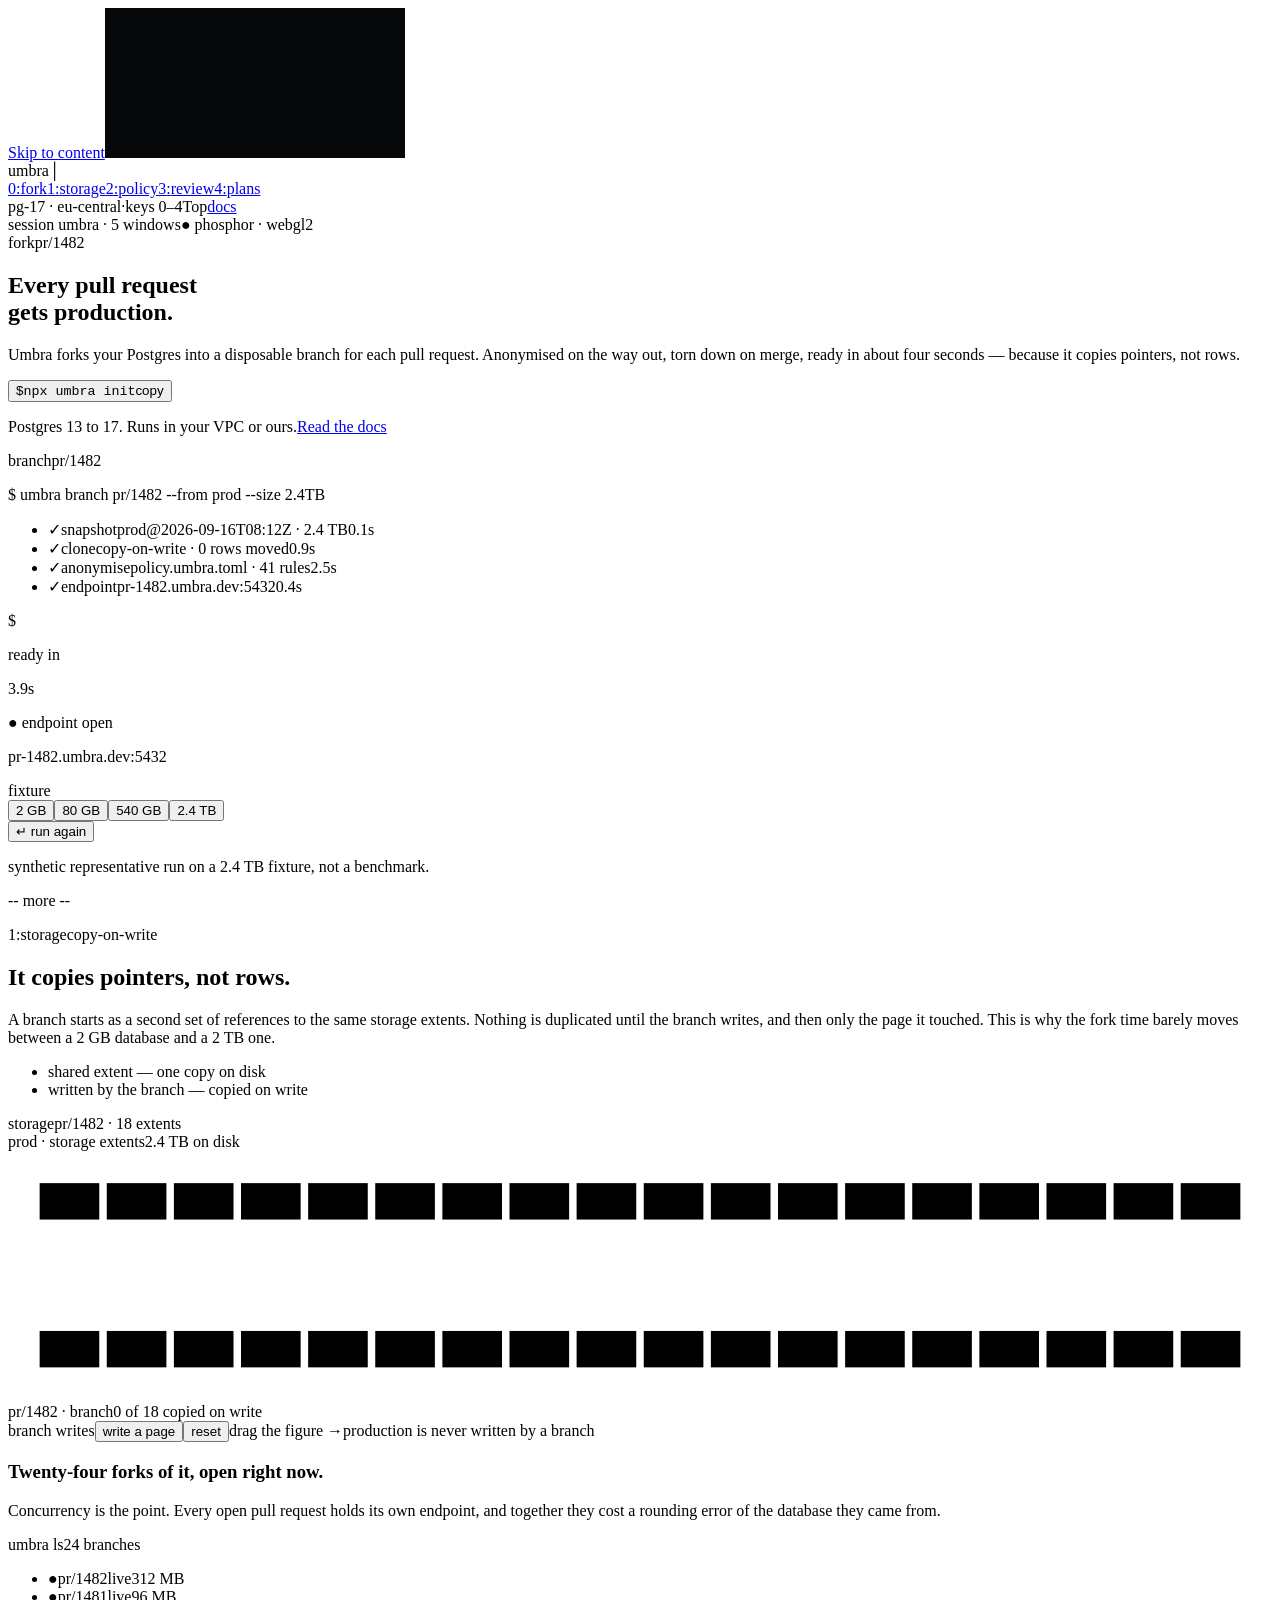
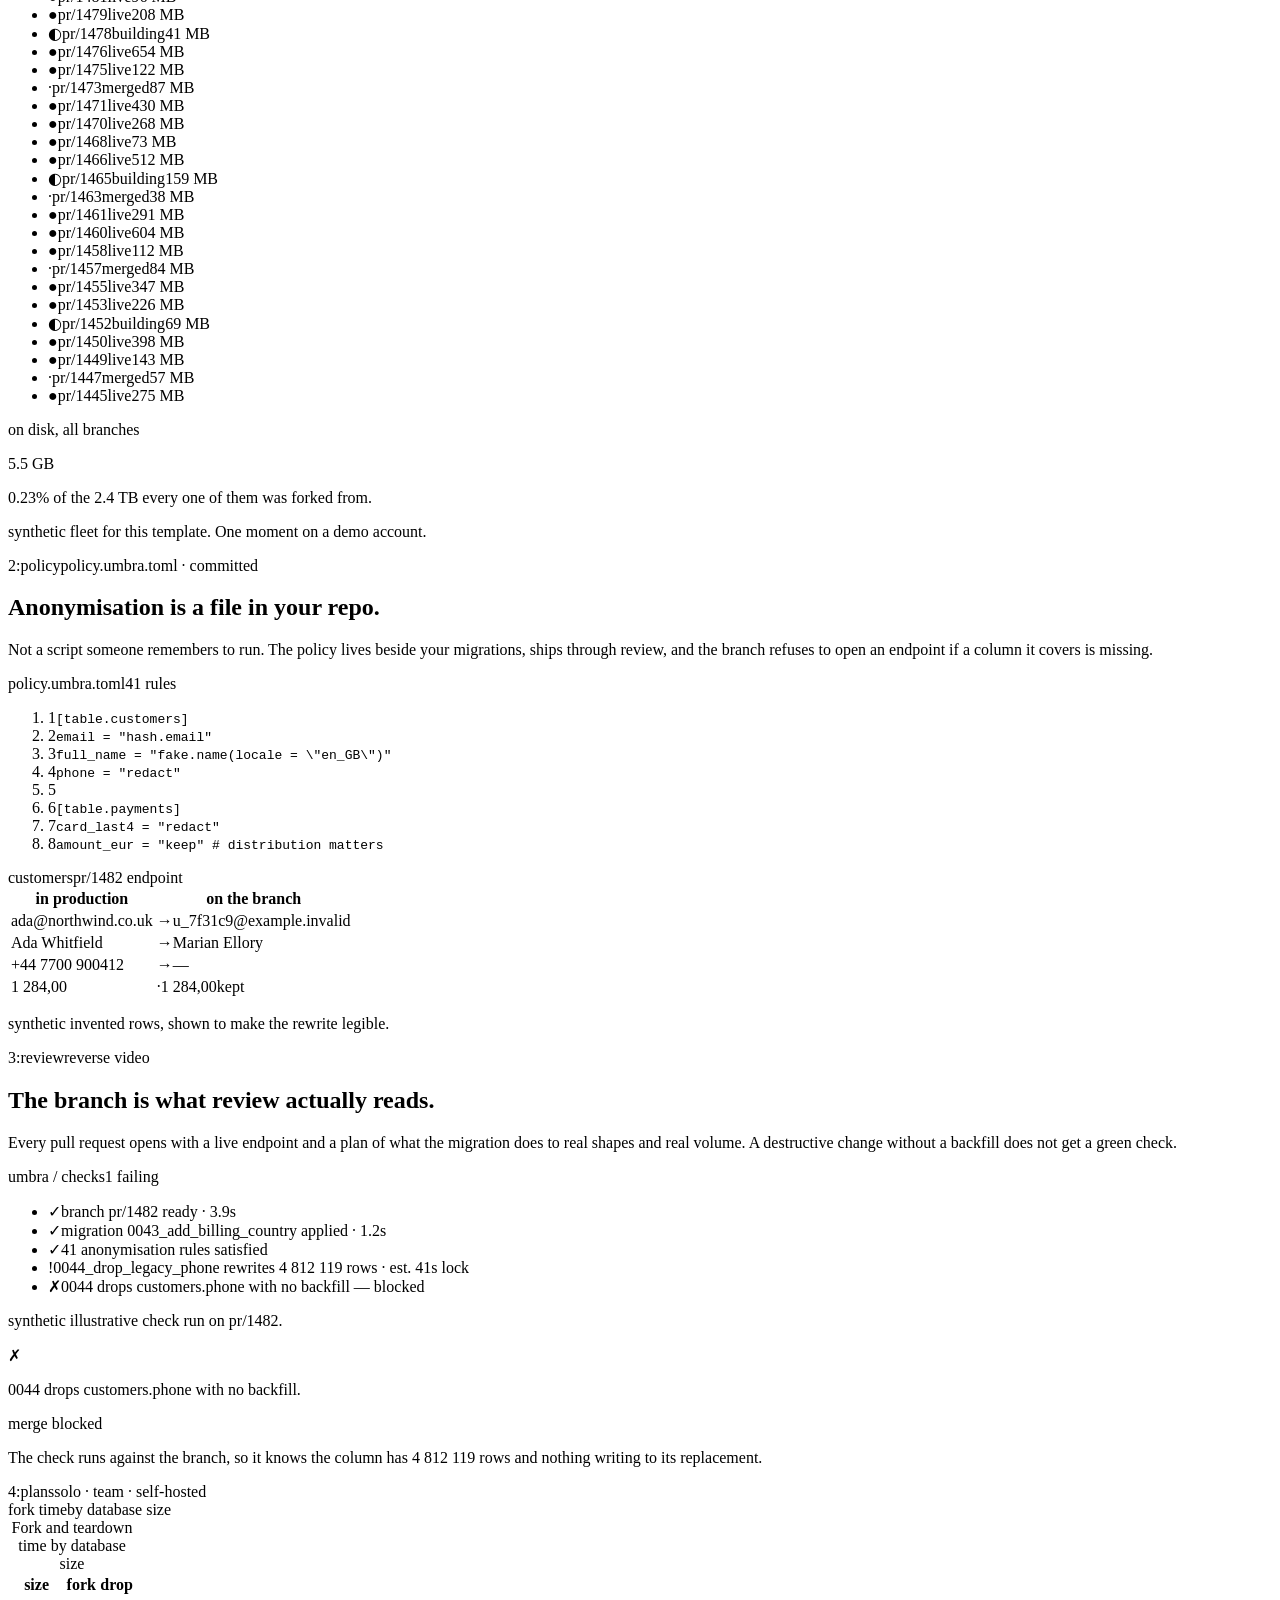
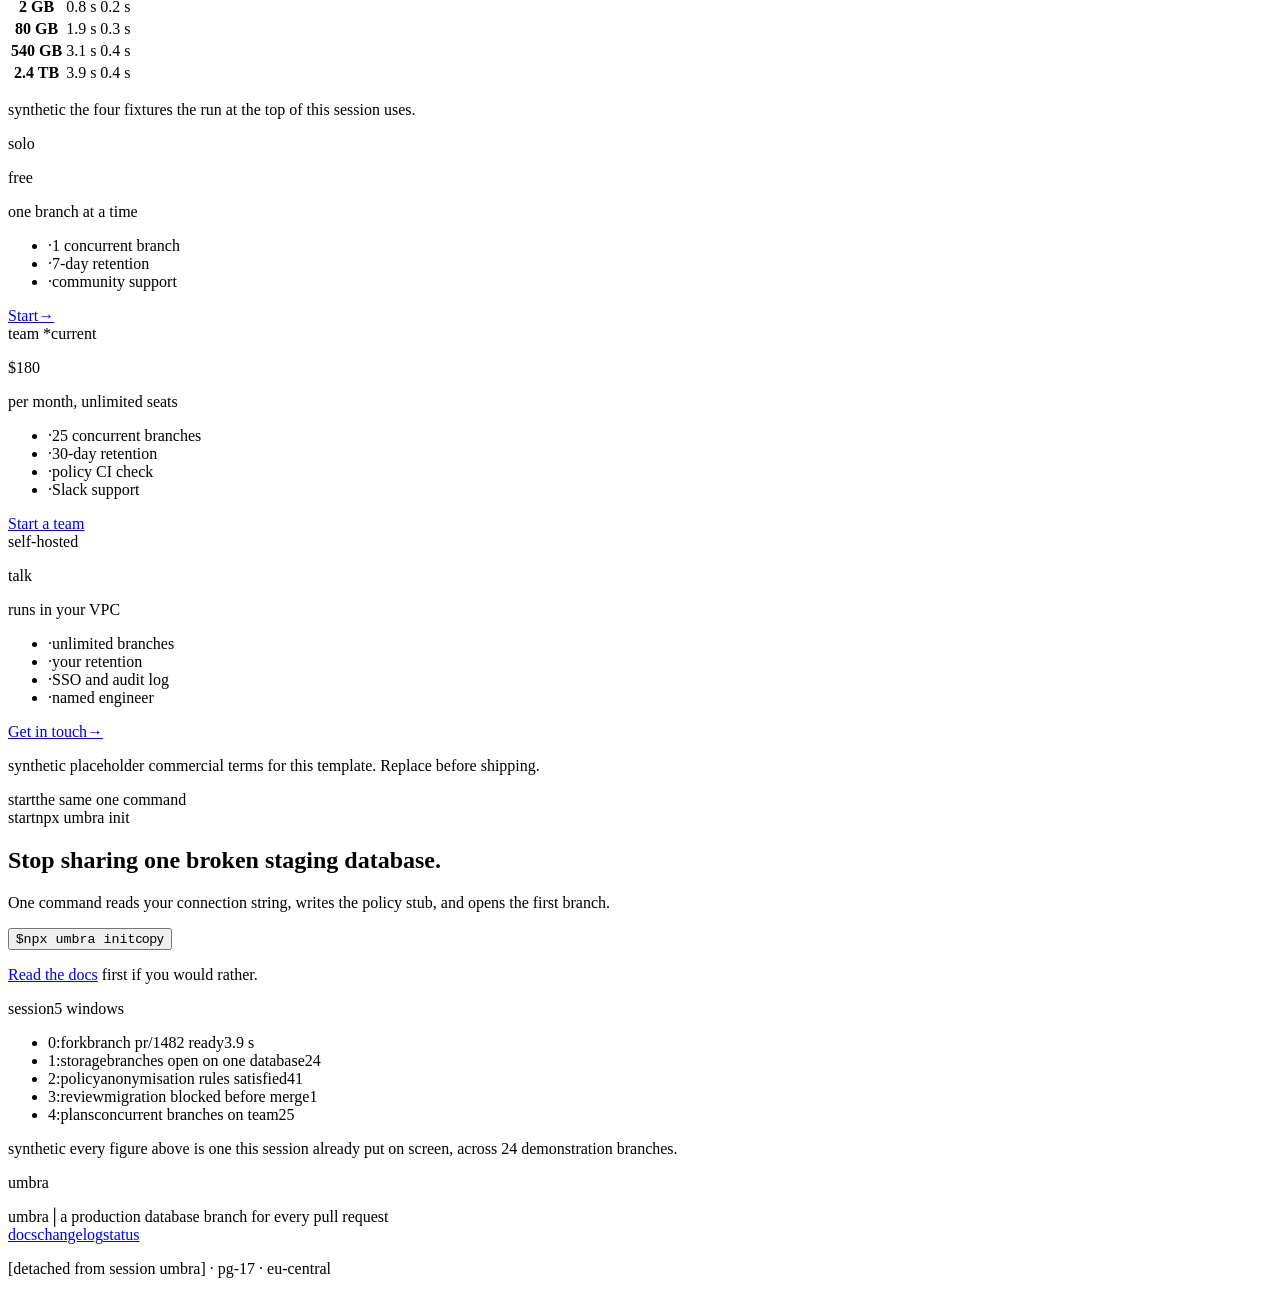
==== commit 4d986fef: "Seconda passata: mondo portato per tutta la pagina, scroll-progress, inversioni di polarita, proof" ====
--- a/02-software/index.html
+++ b/02-software/index.html
@@ -1 +1 @@
-<!DOCTYPE html><html lang="en" class="martian_mono_8eb40030-module__VW7y_W__variable spline_sans_mono_13c8798e-module__IYb0za__variable h-full antialiased"><head><meta charSet="utf-8"/><meta name="viewport" content="width=device-width, initial-scale=1"/><link rel="preload" href="/landing-kit-demo/02-software/_next/static/media/d2d62b05021c6286-s.p.2d9e_tvweuz-y.woff2" as="font" crossorigin="" type="font/woff2"/><link rel="preload" href="/landing-kit-demo/02-software/_next/static/media/ee9d8ff0751135e3-s.p.12ukhzf-lem3a.woff2" as="font" crossorigin="" type="font/woff2"/><link rel="stylesheet" href="/landing-kit-demo/02-software/_next/static/chunks/00uqsyr8fcwtj.css" data-precedence="next"/><link rel="preload" as="script" fetchPriority="low" href="/landing-kit-demo/02-software/_next/static/chunks/3l04zcqx63h3y.js"/><script src="/landing-kit-demo/02-software/_next/static/chunks/1eiycqb9qwdlg.js" async=""></script><script src="/landing-kit-demo/02-software/_next/static/chunks/27t_qfc-3_lzs.js" async=""></script><script src="/landing-kit-demo/02-software/_next/static/chunks/turbopack-2y58lig2e460b.js" async=""></script><script src="/landing-kit-demo/02-software/_next/static/chunks/3fntmmi971322.js" async=""></script><script src="/landing-kit-demo/02-software/_next/static/chunks/05khykhs3v1_r.js" async=""></script><title>Umbra — a production database branch for every pull request</title><meta name="description" content="Umbra forks your Postgres into a disposable branch for each pull request: anonymised, ready in about four seconds, because it copies pointers, not rows."/><meta property="og:title" content="Umbra — a production database branch for every pull request"/><meta property="og:description" content="Anonymised copy-on-write Postgres branches, ready in about four seconds."/><meta property="og:type" content="website"/><meta name="twitter:card" content="summary"/><meta name="twitter:title" content="Umbra — a production database branch for every pull request"/><meta name="twitter:description" content="Anonymised copy-on-write Postgres branches, ready in about four seconds."/><meta name="next-size-adjust" content=""/><script src="/landing-kit-demo/02-software/_next/static/chunks/0cz1d0mv5g_q7.js" noModule=""></script></head><body class="min-h-full"><div hidden=""><!--$--><!--/$--></div><a href="#fork" class="sr-only focus:not-sr-only focus:absolute focus:top-2 focus:left-2 focus:z-[60] focus:border focus:border-cyan focus:bg-ground focus:px-3 focus:py-2 focus:text-cyan">Skip to content</a><header class="sticky top-0 z-50 border-b border-rule bg-ground/92 backdrop-blur-[2px]"><div class="mx-auto flex h-10 max-w-[1500px] items-center gap-3 px-4 text-[11px] sm:px-6"><span class="font-display text-[13px] font-700 tracking-[-0.02em] text-text">umbra</span><span aria-hidden="true" class="text-faint">│</span><nav aria-label="Sections" class="hidden items-center gap-1 md:flex"><a href="#fork" aria-current="true" class="px-2 py-0.5 transition-colors duration-200 bg-cyan text-[#04211c]"><span class="tnum opacity-60">0<!-- -->:</span>fork</a><a href="#storage" class="px-2 py-0.5 transition-colors duration-200 text-dim hover:text-text"><span class="tnum opacity-60">1<!-- -->:</span>storage</a><a href="#policy" class="px-2 py-0.5 transition-colors duration-200 text-dim hover:text-text"><span class="tnum opacity-60">2<!-- -->:</span>policy</a><a href="#review" class="px-2 py-0.5 transition-colors duration-200 text-dim hover:text-text"><span class="tnum opacity-60">3<!-- -->:</span>review</a><a href="#plans" class="px-2 py-0.5 transition-colors duration-200 text-dim hover:text-text"><span class="tnum opacity-60">4<!-- -->:</span>plans</a></nav><span class="ml-auto hidden text-faint sm:inline">pg-17 · eu-central</span><a href="#start" class="border border-rule-hot px-2.5 py-1 text-dim transition-colors duration-200 hover:border-cyan hover:text-cyan">docs</a></div></header><main><section id="fork" class="relative isolate overflow-hidden"><canvas aria-hidden="true" class="pointer-events-none absolute inset-0 -z-10 h-full w-full" style="background:#07080a"></canvas><div aria-hidden="true" class="pointer-events-none absolute inset-x-0 bottom-0 -z-10 h-40 bg-gradient-to-b from-transparent to-ground"></div><div class="mx-auto grid min-h-[min(100svh-2.5rem,46rem)] max-w-[1500px] grid-cols-1 content-center gap-5 px-4 pt-16 pb-14 sm:px-6 lg:grid-cols-12 lg:gap-6 lg:pt-20 lg:pb-16"><div class="lg:col-span-7 xl:col-span-7"><h1 class="font-display text-[clamp(2.1rem,5.1vw,4.3rem)] leading-[1.06] font-700 tracking-[-0.045em] text-text text-balance">Every pull request<br/>gets production.</h1><p class="mt-6 max-w-[54ch] text-[15px] leading-[1.75] text-dim sm:text-[17px]">Umbra forks your Postgres into a disposable branch for each pull request. Anonymised on the way out, torn down on merge, ready in about four seconds — because it copies pointers, not rows.</p><div class="mt-8 max-w-[34rem]"><button type="button" aria-label="Copy the command npx umbra init to the clipboard" class="group flex w-full items-center gap-3 border border-cyan/45 bg-cyan/[0.055] px-4 py-3.5 text-left transition-colors duration-200 ease-[var(--ease-out-expo)] hover:border-cyan hover:bg-cyan/[0.11] sm:px-5 sm:py-4"><span aria-hidden="true" class="text-cyan select-none">$</span><code class="flex-1 text-[15px] text-text sm:text-[17px]">npx umbra init</code><span class="shrink-0 text-[11px] tracking-[0.14em] uppercase transition-colors duration-200 text-dim group-hover:text-cyan">copy</span></button><p class="mt-3 flex flex-wrap items-center gap-x-3 gap-y-1 text-[12.5px] text-dim"><span>Postgres 13 to 17. Runs in your VPC or ours.</span><a href="#docs" class="text-dim underline decoration-rule-hot transition-colors duration-200 hover:text-cyan hover:decoration-cyan">Read the docs</a></p></div></div><div class="lg:col-span-5 xl:col-span-5"><div data-hot="true" class="pane group/pane transition-colors duration-300 ease-[var(--ease-out-expo)] border-rule-hot backdrop-blur-[1px]"><div class="flex items-center gap-3 border-b px-3 py-1.5 text-[11px] tracking-[0.14em] uppercase transition-colors duration-300 border-rule-hot text-text"><span class="font-display">branch</span><span class="ml-auto text-dim normal-case tracking-normal"><span class="tnum">pr/1482</span></span></div><div class=""><div class="px-4 py-4 text-[13px] leading-[1.9] sm:px-5 sm:text-[14px]"><p class="text-dim"><span aria-hidden="true" class="text-cyan">$ </span>umbra branch pr/1482 --from prod</p><ul class="mt-2.5 space-y-1"><li class="flex gap-2.5"><span aria-hidden="true" class="w-3 shrink-0 transition-colors duration-200 text-cyan">✓</span><span class="w-[5.6rem] shrink-0 transition-colors duration-200 text-text">snapshot</span><span class="min-w-0 flex-1 truncate text-dim">prod@2026-09-16T08:12Z · 2.4 TB</span><span class="tnum shrink-0 tabular-nums transition-colors duration-200 text-faint">0.1<!-- -->s</span></li><li class="flex gap-2.5"><span aria-hidden="true" class="w-3 shrink-0 transition-colors duration-200 text-cyan">✓</span><span class="w-[5.6rem] shrink-0 transition-colors duration-200 text-text">clone</span><span class="min-w-0 flex-1 truncate text-dim">copy-on-write · 0 rows moved</span><span class="tnum shrink-0 tabular-nums transition-colors duration-200 text-faint">0.9<!-- -->s</span></li><li class="flex gap-2.5"><span aria-hidden="true" class="w-3 shrink-0 transition-colors duration-200 text-cyan">✓</span><span class="w-[5.6rem] shrink-0 transition-colors duration-200 text-text">anonymise</span><span class="min-w-0 flex-1 truncate text-dim">policy.umbra.toml · 41 rules</span><span class="tnum shrink-0 tabular-nums transition-colors duration-200 text-faint">2.6<!-- -->s</span></li><li class="flex gap-2.5"><span aria-hidden="true" class="w-3 shrink-0 transition-colors duration-200 text-cyan">✓</span><span class="w-[5.6rem] shrink-0 transition-colors duration-200 text-text">endpoint</span><span class="min-w-0 flex-1 truncate text-dim">pr-1482.umbra.dev:5432</span><span class="tnum shrink-0 tabular-nums transition-colors duration-200 text-faint">0.4<!-- -->s</span></li></ul><p class="mt-3 border-t border-rule pt-2.5"><span class="text-cyan">✓ ready</span><span class="tnum text-text"> in <!-- -->4.0<!-- -->s</span><span class="text-faint"> · pr-1482.umbra.dev:5432</span></p><p class="mt-3 text-[11px] leading-relaxed text-faint">Representative run on a 2.4 TB fixture. Demonstration data.</p></div></div></div></div></div></section><section id="storage" class="mx-auto max-w-[1500px] px-4 py-20 sm:px-6 lg:py-28"><div class="grid gap-8 lg:grid-cols-12 lg:gap-10"><div class="lg:col-span-4"><h2 class="font-display text-[clamp(1.6rem,2.8vw,2.5rem)] leading-[1.14] font-600 tracking-[-0.04em] text-text text-balance">It copies pointers, not rows.</h2><p class="mt-5 max-w-[48ch] text-[15px] leading-[1.75] text-dim">A branch starts as a second set of references to the same storage extents. Nothing is duplicated until the branch writes, and then only the page it touched. This is why the fork time barely moves between a 2 GB database and a 2 TB one.</p><ul class="mt-6 space-y-2.5 text-[13px]"><li class="flex items-center gap-3"><span aria-hidden="true" class="h-3 w-5 shrink-0 border border-cyan/55"></span><span class="text-dim">shared extent — one copy on disk</span></li><li class="flex items-center gap-3"><span aria-hidden="true" class="h-3 w-5 shrink-0 bg-cyan"></span><span class="text-dim">written by the branch — copied on write</span></li></ul></div><div class="lg:col-span-8"><div class="pane group/pane transition-colors duration-300 ease-[var(--ease-out-expo)] border-rule "><div class="flex items-center gap-3 border-b px-3 py-1.5 text-[11px] tracking-[0.14em] uppercase transition-colors duration-300 border-rule text-faint"><span class="font-display">storage</span><span class="ml-auto text-dim normal-case tracking-normal">copy-on-write</span></div><div class="p-4 sm:p-6"><svg viewBox="0 0 1180 300" class="w-full" role="img" aria-label="Production holds eighteen storage extents. The branch references all eighteen at fork time and copies only the three it writes to."><text x="26" y="26" class="fill-dim font-[family-name:var(--font-mono)]" font-size="15">prod · storage extents</text><text x="1154" y="26" text-anchor="end" class="fill-faint font-[family-name:var(--font-mono)]" font-size="15">2.4 TB on disk</text><rect x="29.5" y="58" width="55.666666666666664" height="30" class="fill-rule-hot"></rect><rect x="92.16666666666666" y="58" width="55.666666666666664" height="30" class="fill-rule-hot"></rect><rect x="154.83333333333331" y="58" width="55.666666666666664" height="30" class="fill-rule-hot"></rect><rect x="217.5" y="58" width="55.666666666666664" height="30" class="fill-rule-hot"></rect><rect x="280.16666666666663" y="58" width="55.666666666666664" height="30" class="fill-rule-hot"></rect><rect x="342.8333333333333" y="58" width="55.666666666666664" height="30" class="fill-rule-hot"></rect><rect x="405.5" y="58" width="55.666666666666664" height="30" class="fill-rule-hot"></rect><rect x="468.16666666666663" y="58" width="55.666666666666664" height="30" class="fill-rule-hot"></rect><rect x="530.8333333333333" y="58" width="55.666666666666664" height="30" class="fill-rule-hot"></rect><rect x="593.5" y="58" width="55.666666666666664" height="30" class="fill-rule-hot"></rect><rect x="656.1666666666666" y="58" width="55.666666666666664" height="30" class="fill-rule-hot"></rect><rect x="718.8333333333333" y="58" width="55.666666666666664" height="30" class="fill-rule-hot"></rect><rect x="781.5" y="58" width="55.666666666666664" height="30" class="fill-rule-hot"></rect><rect x="844.1666666666666" y="58" width="55.666666666666664" height="30" class="fill-rule-hot"></rect><rect x="906.8333333333333" y="58" width="55.666666666666664" height="30" class="fill-rule-hot"></rect><rect x="969.5" y="58" width="55.666666666666664" height="30" class="fill-rule-hot"></rect><rect x="1032.1666666666665" y="58" width="55.666666666666664" height="30" class="fill-rule-hot"></rect><rect x="1094.8333333333333" y="58" width="55.666666666666664" height="30" class="fill-rule-hot"></rect><line x1="57.33333333333333" y1="88" x2="57.33333333333333" y2="214" stroke-width="1" stroke-dasharray="3 4" class="stroke-cyan/55" style="transition:stroke 420ms cubic-bezier(0.16,1,0.3,1)"></line><line x1="119.99999999999999" y1="88" x2="119.99999999999999" y2="214" stroke-width="1" stroke-dasharray="3 4" class="stroke-cyan/55" style="transition:stroke 420ms cubic-bezier(0.16,1,0.3,1)"></line><line x1="182.66666666666666" y1="88" x2="182.66666666666666" y2="214" stroke-width="1" stroke-dasharray="3 4" class="stroke-cyan/55" style="transition:stroke 420ms cubic-bezier(0.16,1,0.3,1)"></line><line x1="245.33333333333334" y1="88" x2="245.33333333333334" y2="214" stroke-width="1" stroke-dasharray="3 4" class="stroke-cyan/55" style="transition:stroke 420ms cubic-bezier(0.16,1,0.3,1)"></line><line x1="307.99999999999994" y1="88" x2="307.99999999999994" y2="214" stroke-width="1" stroke-dasharray="3 4" class="stroke-cyan/55" style="transition:stroke 420ms cubic-bezier(0.16,1,0.3,1)"></line><line x1="370.66666666666663" y1="88" x2="370.66666666666663" y2="214" stroke-width="1" stroke-dasharray="3 4" class="stroke-cyan/55" style="transition:stroke 420ms cubic-bezier(0.16,1,0.3,1)"></line><line x1="433.3333333333333" y1="88" x2="433.3333333333333" y2="214" stroke-width="1" stroke-dasharray="3 4" class="stroke-cyan/55" style="transition:stroke 420ms cubic-bezier(0.16,1,0.3,1)"></line><line x1="495.99999999999994" y1="88" x2="495.99999999999994" y2="214" stroke-width="1" stroke-dasharray="3 4" class="stroke-cyan/55" style="transition:stroke 420ms cubic-bezier(0.16,1,0.3,1)"></line><line x1="558.6666666666666" y1="88" x2="558.6666666666666" y2="214" stroke-width="1" stroke-dasharray="3 4" class="stroke-cyan/55" style="transition:stroke 420ms cubic-bezier(0.16,1,0.3,1)"></line><line x1="621.3333333333334" y1="88" x2="621.3333333333334" y2="214" stroke-width="1" stroke-dasharray="3 4" class="stroke-cyan/55" style="transition:stroke 420ms cubic-bezier(0.16,1,0.3,1)"></line><line x1="684" y1="88" x2="684" y2="214" stroke-width="1" stroke-dasharray="3 4" class="stroke-cyan/55" style="transition:stroke 420ms cubic-bezier(0.16,1,0.3,1)"></line><line x1="746.6666666666666" y1="88" x2="746.6666666666666" y2="214" stroke-width="1" stroke-dasharray="3 4" class="stroke-cyan/55" style="transition:stroke 420ms cubic-bezier(0.16,1,0.3,1)"></line><line x1="809.3333333333334" y1="88" x2="809.3333333333334" y2="214" stroke-width="1" stroke-dasharray="3 4" class="stroke-cyan/55" style="transition:stroke 420ms cubic-bezier(0.16,1,0.3,1)"></line><line x1="872" y1="88" x2="872" y2="214" stroke-width="1" stroke-dasharray="3 4" class="stroke-cyan/55" style="transition:stroke 420ms cubic-bezier(0.16,1,0.3,1)"></line><line x1="934.6666666666666" y1="88" x2="934.6666666666666" y2="214" stroke-width="1" stroke-dasharray="3 4" class="stroke-cyan/55" style="transition:stroke 420ms cubic-bezier(0.16,1,0.3,1)"></line><line x1="997.3333333333334" y1="88" x2="997.3333333333334" y2="214" stroke-width="1" stroke-dasharray="3 4" class="stroke-cyan/55" style="transition:stroke 420ms cubic-bezier(0.16,1,0.3,1)"></line><line x1="1059.9999999999998" y1="88" x2="1059.9999999999998" y2="214" stroke-width="1" stroke-dasharray="3 4" class="stroke-cyan/55" style="transition:stroke 420ms cubic-bezier(0.16,1,0.3,1)"></line><line x1="1122.6666666666665" y1="88" x2="1122.6666666666665" y2="214" stroke-width="1" stroke-dasharray="3 4" class="stroke-cyan/55" style="transition:stroke 420ms cubic-bezier(0.16,1,0.3,1)"></line><g><rect x="29.5" y="214" width="55.666666666666664" height="30" class="fill-none stroke-cyan/55" stroke-width="1" style="transition:fill 420ms cubic-bezier(0.16,1,0.3,1)"></rect></g><g><rect x="92.16666666666666" y="214" width="55.666666666666664" height="30" class="fill-none stroke-cyan/55" stroke-width="1" style="transition:fill 420ms cubic-bezier(0.16,1,0.3,1)"></rect></g><g><rect x="154.83333333333331" y="214" width="55.666666666666664" height="30" class="fill-none stroke-cyan/55" stroke-width="1" style="transition:fill 420ms cubic-bezier(0.16,1,0.3,1)"></rect></g><g><rect x="217.5" y="214" width="55.666666666666664" height="30" class="fill-none stroke-cyan/55" stroke-width="1" style="transition:fill 420ms cubic-bezier(0.16,1,0.3,1)"></rect></g><g><rect x="280.16666666666663" y="214" width="55.666666666666664" height="30" class="fill-none stroke-cyan/55" stroke-width="1" style="transition:fill 420ms cubic-bezier(0.16,1,0.3,1)"></rect></g><g><rect x="342.8333333333333" y="214" width="55.666666666666664" height="30" class="fill-none stroke-cyan/55" stroke-width="1" style="transition:fill 420ms cubic-bezier(0.16,1,0.3,1)"></rect></g><g><rect x="405.5" y="214" width="55.666666666666664" height="30" class="fill-none stroke-cyan/55" stroke-width="1" style="transition:fill 420ms cubic-bezier(0.16,1,0.3,1)"></rect></g><g><rect x="468.16666666666663" y="214" width="55.666666666666664" height="30" class="fill-none stroke-cyan/55" stroke-width="1" style="transition:fill 420ms cubic-bezier(0.16,1,0.3,1)"></rect></g><g><rect x="530.8333333333333" y="214" width="55.666666666666664" height="30" class="fill-none stroke-cyan/55" stroke-width="1" style="transition:fill 420ms cubic-bezier(0.16,1,0.3,1)"></rect></g><g><rect x="593.5" y="214" width="55.666666666666664" height="30" class="fill-none stroke-cyan/55" stroke-width="1" style="transition:fill 420ms cubic-bezier(0.16,1,0.3,1)"></rect></g><g><rect x="656.1666666666666" y="214" width="55.666666666666664" height="30" class="fill-none stroke-cyan/55" stroke-width="1" style="transition:fill 420ms cubic-bezier(0.16,1,0.3,1)"></rect></g><g><rect x="718.8333333333333" y="214" width="55.666666666666664" height="30" class="fill-none stroke-cyan/55" stroke-width="1" style="transition:fill 420ms cubic-bezier(0.16,1,0.3,1)"></rect></g><g><rect x="781.5" y="214" width="55.666666666666664" height="30" class="fill-none stroke-cyan/55" stroke-width="1" style="transition:fill 420ms cubic-bezier(0.16,1,0.3,1)"></rect></g><g><rect x="844.1666666666666" y="214" width="55.666666666666664" height="30" class="fill-none stroke-cyan/55" stroke-width="1" style="transition:fill 420ms cubic-bezier(0.16,1,0.3,1)"></rect></g><g><rect x="906.8333333333333" y="214" width="55.666666666666664" height="30" class="fill-none stroke-cyan/55" stroke-width="1" style="transition:fill 420ms cubic-bezier(0.16,1,0.3,1)"></rect></g><g><rect x="969.5" y="214" width="55.666666666666664" height="30" class="fill-none stroke-cyan/55" stroke-width="1" style="transition:fill 420ms cubic-bezier(0.16,1,0.3,1)"></rect></g><g><rect x="1032.1666666666665" y="214" width="55.666666666666664" height="30" class="fill-none stroke-cyan/55" stroke-width="1" style="transition:fill 420ms cubic-bezier(0.16,1,0.3,1)"></rect></g><g><rect x="1094.8333333333333" y="214" width="55.666666666666664" height="30" class="fill-none stroke-cyan/55" stroke-width="1" style="transition:fill 420ms cubic-bezier(0.16,1,0.3,1)"></rect></g><text x="26" y="198" class="fill-dim font-[family-name:var(--font-mono)]" font-size="15">pr/1482 · branch</text><text x="1154" y="198" text-anchor="end" class="fill-cyan font-[family-name:var(--font-mono)] tabular-nums" font-size="15">0 bytes copied</text></svg></div></div></div></div></section><section id="policy" class="border-t border-rule bg-pane-2/40 py-20 lg:py-28"><div class="mx-auto max-w-[1500px] px-4 sm:px-6"><div class="max-w-[62ch]"><h2 class="font-display text-[clamp(1.6rem,2.8vw,2.5rem)] leading-[1.14] font-600 tracking-[-0.04em] text-text text-balance">Anonymisation is a file in your repo.</h2><p class="mt-5 text-[15px] leading-[1.75] text-dim">Not a script someone remembers to run. The policy lives beside your migrations, ships through review, and the branch refuses to open an endpoint if a column it covers is missing.</p></div><div class="mt-10 grid gap-5 lg:grid-cols-2 lg:gap-6"><div class="pane group/pane transition-colors duration-300 ease-[var(--ease-out-expo)] border-rule "><div class="flex items-center gap-3 border-b px-3 py-1.5 text-[11px] tracking-[0.14em] uppercase transition-colors duration-300 border-rule text-faint"><span class="font-display">policy.umbra.toml</span><span class="ml-auto text-dim normal-case tracking-normal">committed</span></div><div class=""><pre class="overflow-x-auto px-4 py-4 text-[13px] leading-[1.85] sm:px-5 sm:text-[14px]"><code><span class="block"><span class="text-cyan">[table.customers]</span></span><span class="block"><span class="text-text">email      = &quot;hash.email&quot;</span></span><span class="block"><span class="text-text">full_name  = &quot;fake.name(locale = \&quot;en_GB\&quot;)&quot;</span></span><span class="block"><span class="text-text">phone      = &quot;redact&quot;</span></span><span class="block"><span class="text-text"> </span></span><span class="block"><span class="text-cyan">[table.payments]</span></span><span class="block"><span class="text-text">card_last4 = &quot;redact&quot;</span></span><span class="block"><span class="text-text">amount_eur = &quot;keep&quot;        </span><span class="text-faint">#<!-- --> distribution matters</span></span></code></pre></div></div><div class="pane group/pane transition-colors duration-300 ease-[var(--ease-out-expo)] border-rule "><div class="flex items-center gap-3 border-b px-3 py-1.5 text-[11px] tracking-[0.14em] uppercase transition-colors duration-300 border-rule text-faint"><span class="font-display">customers</span><span class="ml-auto text-dim normal-case tracking-normal">pr/1482 endpoint</span></div><div class=""><div class="overflow-x-auto"><table class="w-full min-w-[22rem] text-[13px] sm:text-[14px]"><thead><tr class="border-b border-rule text-left text-[11px] tracking-[0.14em] text-faint uppercase"><th scope="col" class="px-4 py-2 font-500 sm:px-5">in production</th><th scope="col" class="px-4 py-2 font-500 sm:px-5">on the branch</th></tr></thead><tbody><tr class="border-b border-rule/60 last:border-0"><td class="px-4 py-2.5 text-dim line-through decoration-rule-hot sm:px-5">ada@northwind.co.uk</td><td class="px-4 py-2.5 sm:px-5 text-amber">u_7f31c9@example.invalid</td></tr><tr class="border-b border-rule/60 last:border-0"><td class="px-4 py-2.5 text-dim line-through decoration-rule-hot sm:px-5">Ada Whitfield</td><td class="px-4 py-2.5 sm:px-5 text-amber">Marian Ellory</td></tr><tr class="border-b border-rule/60 last:border-0"><td class="px-4 py-2.5 text-dim line-through decoration-rule-hot sm:px-5">+44 7700 900412</td><td class="px-4 py-2.5 sm:px-5 text-amber">—</td></tr><tr class="border-b border-rule/60 last:border-0"><td class="px-4 py-2.5 text-dim line-through decoration-rule-hot sm:px-5">1 284,00</td><td class="px-4 py-2.5 sm:px-5 text-dim">1 284,00<span class="ml-2 text-[11px] text-faint">kept</span></td></tr></tbody></table></div><p class="px-4 py-3 text-[11px] leading-relaxed text-faint sm:px-5">Invented rows, shown to make the rewrite legible.</p></div></div></div></div></section><section id="review" class="mx-auto max-w-[1500px] px-4 py-20 sm:px-6 lg:py-28"><div class="grid gap-8 lg:grid-cols-12 lg:gap-10"><div class="lg:col-span-5"><h2 class="font-display text-[clamp(1.6rem,2.8vw,2.5rem)] leading-[1.14] font-600 tracking-[-0.04em] text-text text-balance">The branch is what review actually reads.</h2><p class="mt-5 max-w-[48ch] text-[15px] leading-[1.75] text-dim">Every pull request opens with a live endpoint and a plan of what the migration does to real shapes and real volume. A destructive change without a backfill does not get a green check.</p></div><div class="lg:col-span-7"><div class="pane group/pane transition-colors duration-300 ease-[var(--ease-out-expo)] border-rule "><div class="flex items-center gap-3 border-b px-3 py-1.5 text-[11px] tracking-[0.14em] uppercase transition-colors duration-300 border-rule text-faint"><span class="font-display">umbra / checks</span><span class="ml-auto text-dim normal-case tracking-normal"><span class="text-[#ff6b5e]">1 failing</span></span></div><div class=""><ul class="divide-y divide-rule/60 text-[13px] sm:text-[14px]"><li class="flex gap-3 px-4 py-3 sm:px-5"><span aria-hidden="true" class="w-3 shrink-0 text-cyan">✓</span><span class="text-dim">branch pr/1482 ready · 3.9s</span></li><li class="flex gap-3 px-4 py-3 sm:px-5"><span aria-hidden="true" class="w-3 shrink-0 text-cyan">✓</span><span class="text-dim">migration 0043_add_billing_country applied · 1.2s</span></li><li class="flex gap-3 px-4 py-3 sm:px-5"><span aria-hidden="true" class="w-3 shrink-0 text-cyan">✓</span><span class="text-dim">41 anonymisation rules satisfied</span></li><li class="flex gap-3 px-4 py-3 sm:px-5"><span aria-hidden="true" class="w-3 shrink-0 text-amber">!</span><span class="text-text">0044_drop_legacy_phone rewrites 4 812 119 rows · est. 41s lock</span></li><li class="flex gap-3 px-4 py-3 sm:px-5"><span aria-hidden="true" class="w-3 shrink-0 text-[#ff6b5e]">✗</span><span class="text-text">0044 drops customers.phone with no backfill — blocked</span></li></ul><p class="border-t border-rule px-4 py-3 text-[11px] leading-relaxed text-faint sm:px-5">Illustrative check run. Demonstration data.</p></div></div></div></div></section><section id="plans" class="border-t border-rule bg-pane-2/40 py-20 lg:py-28"><div class="mx-auto max-w-[1500px] px-4 sm:px-6"><div class="grid gap-5 lg:grid-cols-12 lg:gap-6"><div class="lg:col-span-4"><div data-hot="true" class="pane group/pane transition-colors duration-300 ease-[var(--ease-out-expo)] border-rule-hot "><div class="flex items-center gap-3 border-b px-3 py-1.5 text-[11px] tracking-[0.14em] uppercase transition-colors duration-300 border-rule-hot text-text"><span class="font-display">fork time</span><span class="ml-auto text-dim normal-case tracking-normal">by database size</span></div><div class=""><div class="overflow-x-auto"><table class="w-full min-w-[19rem] text-[13px] sm:text-[14px]"><caption class="sr-only">Fork and teardown time measured by database size</caption><thead><tr class="border-b border-rule text-left text-[11px] tracking-[0.14em] text-faint uppercase"><th scope="col" class="px-4 py-2 font-500 sm:px-5">size</th><th scope="col" class="px-4 py-2 text-right font-500">fork</th><th scope="col" class="px-4 py-2 pr-4 text-right font-500 sm:pr-5">drop</th></tr></thead><tbody><tr class="border-b border-rule/60 last:border-0"><th scope="row" class="px-4 py-2.5 text-left font-400 text-dim sm:px-5">2 GB</th><td class="tnum px-4 py-2.5 text-right text-cyan">0.8 s</td><td class="tnum px-4 py-2.5 pr-4 text-right text-dim sm:pr-5">0.2 s</td></tr><tr class="border-b border-rule/60 last:border-0"><th scope="row" class="px-4 py-2.5 text-left font-400 text-dim sm:px-5">80 GB</th><td class="tnum px-4 py-2.5 text-right text-cyan">1.9 s</td><td class="tnum px-4 py-2.5 pr-4 text-right text-dim sm:pr-5">0.3 s</td></tr><tr class="border-b border-rule/60 last:border-0"><th scope="row" class="px-4 py-2.5 text-left font-400 text-dim sm:px-5">540 GB</th><td class="tnum px-4 py-2.5 text-right text-cyan">3.1 s</td><td class="tnum px-4 py-2.5 pr-4 text-right text-dim sm:pr-5">0.4 s</td></tr><tr class="border-b border-rule/60 last:border-0"><th scope="row" class="px-4 py-2.5 text-left font-400 text-dim sm:px-5">2.4 TB</th><td class="tnum px-4 py-2.5 text-right text-cyan">3.9 s</td><td class="tnum px-4 py-2.5 pr-4 text-right text-dim sm:pr-5">0.4 s</td></tr></tbody></table></div><p class="border-t border-rule px-4 py-3 text-[11px] leading-relaxed text-faint sm:px-5">Measured on our fixtures. Your storage decides the rest.</p></div></div></div><div class="grid gap-5 lg:col-span-8 lg:grid-cols-3 lg:gap-6"><div data-hot="true" class="pane group/pane transition-colors duration-300 ease-[var(--ease-out-expo)] border-rule-hot "><div class="flex items-center gap-3 border-b px-3 py-1.5 text-[11px] tracking-[0.14em] uppercase transition-colors duration-300 border-rule-hot text-text"><span class="font-display">solo</span></div><div class=""><div class="flex h-full flex-col px-4 py-5 sm:px-5"><p class="font-display text-[2rem] leading-none font-600 tracking-[-0.045em] text-text">free</p><p class="mt-2 text-[12px] text-faint">one branch at a time</p><ul class="mt-5 space-y-2 text-[13px] text-dim"><li class="flex gap-2.5"><span aria-hidden="true" class="text-faint">·</span><span>1 concurrent branch</span></li><li class="flex gap-2.5"><span aria-hidden="true" class="text-faint">·</span><span>7-day retention</span></li><li class="flex gap-2.5"><span aria-hidden="true" class="text-faint">·</span><span>community support</span></li></ul><a href="#start" class="mt-6 block border px-3 py-2.5 text-center text-[13px] transition-colors duration-200 border-rule-hot text-dim hover:border-cyan hover:text-cyan">Start</a></div></div></div><div data-hot="true" class="pane group/pane transition-colors duration-300 ease-[var(--ease-out-expo)] border-rule-hot border-cyan/50"><div class="flex items-center gap-3 border-b px-3 py-1.5 text-[11px] tracking-[0.14em] uppercase transition-colors duration-300 border-rule-hot text-text"><span class="font-display">team</span><span class="ml-auto text-dim normal-case tracking-normal"><span class="text-cyan">current</span></span></div><div class=""><div class="flex h-full flex-col px-4 py-5 sm:px-5"><p class="font-display text-[2rem] leading-none font-600 tracking-[-0.045em] text-text">$180</p><p class="mt-2 text-[12px] text-faint">per month, unlimited seats</p><ul class="mt-5 space-y-2 text-[13px] text-dim"><li class="flex gap-2.5"><span aria-hidden="true" class="text-faint">·</span><span>25 concurrent branches</span></li><li class="flex gap-2.5"><span aria-hidden="true" class="text-faint">·</span><span>30-day retention</span></li><li class="flex gap-2.5"><span aria-hidden="true" class="text-faint">·</span><span>policy CI check</span></li><li class="flex gap-2.5"><span aria-hidden="true" class="text-faint">·</span><span>Slack support</span></li></ul><a href="#start" class="mt-6 block border px-3 py-2.5 text-center text-[13px] transition-colors duration-200 border-cyan bg-cyan text-[#04211c] hover:bg-transparent hover:text-cyan">Start a team</a></div></div></div><div data-hot="true" class="pane group/pane transition-colors duration-300 ease-[var(--ease-out-expo)] border-rule-hot "><div class="flex items-center gap-3 border-b px-3 py-1.5 text-[11px] tracking-[0.14em] uppercase transition-colors duration-300 border-rule-hot text-text"><span class="font-display">self-hosted</span></div><div class=""><div class="flex h-full flex-col px-4 py-5 sm:px-5"><p class="font-display text-[2rem] leading-none font-600 tracking-[-0.045em] text-text">talk</p><p class="mt-2 text-[12px] text-faint">runs in your VPC</p><ul class="mt-5 space-y-2 text-[13px] text-dim"><li class="flex gap-2.5"><span aria-hidden="true" class="text-faint">·</span><span>unlimited branches</span></li><li class="flex gap-2.5"><span aria-hidden="true" class="text-faint">·</span><span>your retention</span></li><li class="flex gap-2.5"><span aria-hidden="true" class="text-faint">·</span><span>SSO and audit log</span></li><li class="flex gap-2.5"><span aria-hidden="true" class="text-faint">·</span><span>named engineer</span></li></ul><a href="#start" class="mt-6 block border px-3 py-2.5 text-center text-[13px] transition-colors duration-200 border-rule-hot text-dim hover:border-cyan hover:text-cyan">Get in touch</a></div></div></div></div></div><p class="mt-5 text-[11px] text-faint">Placeholder commercial terms for this template. Replace before shipping.</p></div></section><section id="start" class="relative isolate overflow-hidden border-t border-rule"><canvas aria-hidden="true" class="pointer-events-none absolute inset-0 -z-10 h-full w-full opacity-70" style="background:#07080a"></canvas><div aria-hidden="true" class="pointer-events-none absolute inset-x-0 top-0 -z-10 h-32 bg-gradient-to-b from-ground to-transparent"></div><div class="mx-auto max-w-[1500px] px-4 py-24 sm:px-6 lg:py-32"><h2 class="max-w-[20ch] font-display text-[clamp(1.9rem,4.2vw,3.4rem)] leading-[1.1] font-700 tracking-[-0.045em] text-text text-balance">Stop sharing one broken staging database.</h2><p class="mt-6 max-w-[52ch] text-[15px] leading-[1.75] text-dim sm:text-[17px]">One command reads your connection string, writes the policy stub, and opens the first branch.</p><div class="mt-8 max-w-[34rem]"><button type="button" aria-label="Copy the command npx umbra init to the clipboard" class="group flex w-full items-center gap-3 border border-cyan/45 bg-cyan/[0.055] px-4 py-3.5 text-left transition-colors duration-200 ease-[var(--ease-out-expo)] hover:border-cyan hover:bg-cyan/[0.11] sm:px-5 sm:py-4"><span aria-hidden="true" class="text-cyan select-none">$</span><code class="flex-1 text-[15px] text-text sm:text-[17px]">npx umbra init</code><span class="shrink-0 text-[11px] tracking-[0.14em] uppercase transition-colors duration-200 text-dim group-hover:text-cyan">copy</span></button></div></div><footer class="border-t border-rule bg-ground/80"><div class="mx-auto flex max-w-[1500px] flex-wrap items-center gap-x-5 gap-y-2 px-4 py-3 text-[11px] text-faint sm:px-6"><span class="font-display text-text">umbra</span><span aria-hidden="true">│</span><span>a production database branch for every pull request</span><nav aria-label="Footer" class="ml-auto flex gap-4"><a href="#docs" class="transition-colors duration-200 hover:text-cyan">docs</a><a href="#docs" class="transition-colors duration-200 hover:text-cyan">changelog</a><a href="#docs" class="transition-colors duration-200 hover:text-cyan">status</a></nav></div></footer></section></main><!--$--><!--/$--><script src="/landing-kit-demo/02-software/_next/static/chunks/3l04zcqx63h3y.js" id="_R_" async=""></script><script>(self.__next_f=self.__next_f||[]).push([0])</script><script>self.__next_f.push([1,"1:\"$Sreact.fragment\"\n2:I[39756,[\"/landing-kit-demo/02-software/_next/static/chunks/3fntmmi971322.js\"],\"default\"]\n3:I[37457,[\"/landing-kit-demo/02-software/_next/static/chunks/3fntmmi971322.js\"],\"default\"]\n4:I[70861,[\"/landing-kit-demo/02-software/_next/static/chunks/3fntmmi971322.js\",\"/landing-kit-demo/02-software/_next/static/chunks/05khykhs3v1_r.js\"],\"default\"]\n5:I[15892,[\"/landing-kit-demo/02-software/_next/static/chunks/3fntmmi971322.js\",\"/landing-kit-demo/02-software/_next/static/chunks/05khykhs3v1_r.js\"],\"default\"]\n6:I[84561,[\"/landing-kit-demo/02-software/_next/static/chunks/3fntmmi971322.js\",\"/landing-kit-demo/02-software/_next/static/chunks/05khykhs3v1_r.js\"],\"default\"]\n7:I[96308,[\"/landing-kit-demo/02-software/_next/static/chunks/3fntmmi971322.js\",\"/landing-kit-demo/02-software/_next/static/chunks/05khykhs3v1_r.js\"],\"Pane\"]\n8:I[17200,[\"/landing-kit-demo/02-software/_next/static/chunks/3fntmmi971322.js\",\"/landing-kit-demo/02-software/_next/static/chunks/05khykhs3v1_r.js\"],\"default\"]\n11:I[68027,[\"/landing-kit-demo/02-software/_next/static/chunks/3fntmmi971322.js\"],\"default\",1]\n:HL[\"/landing-kit-demo/02-software/_next/static/chunks/00uqsyr8fcwtj.css\",\"style\"]\n:HL[\"/landing-kit-demo/02-software/_next/static/media/d2d62b05021c6286-s.p.2d9e_tvweuz-y.woff2\",\"font\",{\"crossOrigin\":\"\",\"type\":\"font/woff2\"}]\n:HL[\"/landing-kit-demo/02-software/_next/static/media/ee9d8ff0751135e3-s.p.12ukhzf-lem3a.woff2\",\"font\",{\"crossOrigin\":\"\",\"type\":\"font/woff2\"}]\n0:{\"P\":null,\"c\":[\"\",\"\"],\"q\":\"\",\"i\":false,\"f\":[[[\"\",{\"children\":[\"__PAGE__\",{},\"$undefined\",\"$undefined\",4608]},\"$undefined\",\"$undefined\",4624],[[\"$\",\"$1\",\"c\",{\"children\":[[[\"$\",\"link\",\"0\",{\"rel\":\"stylesheet\",\"href\":\"/landing-kit-demo/02-software/_next/static/chunks/00uqsyr8fcwtj.css\",\"precedence\":\"next\",\"crossOrigin\":\"$undefined\",\"nonce\":\"$undefined\"}],[\"$\",\"script\",\"script-0\",{\"src\":\"/landing-kit-demo/02-software/_next/static/chunks/3fntmmi971322.js\",\"async\":true,\"nonce\":\"$undefined\"}]],[\"$\",\"html\",null,{\"lang\":\"en\",\"className\":\"martian_mono_8eb40030-module__VW7y_W__variable spline_sans_mono_13c8798e-module__IYb0za__variable h-full antialiased\",\"children\":[\"$\",\"body\",null,{\"className\":\"min-h-full\",\"children\":[\"$\",\"$L2\",null,{\"parallelRouterKey\":\"children\",\"error\":\"$undefined\",\"errorStyles\":\"$undefined\",\"errorScripts\":\"$undefined\",\"template\":[\"$\",\"$L3\",null,{}],\"templateStyles\":\"$undefined\",\"templateScripts\":\"$undefined\",\"notFound\":[[[\"$\",\"title\",null,{\"children\":\"404: This page could not be found.\"}],[\"$\",\"div\",null,{\"style\":{\"fontFamily\":\"system-ui,\\\"Segoe UI\\\",Roboto,Helvetica,Arial,sans-serif,\\\"Apple Color Emoji\\\",\\\"Segoe UI Emoji\\\"\",\"height\":\"100vh\",\"textAlign\":\"center\",\"display\":\"flex\",\"flexDirection\":\"column\",\"alignItems\":\"center\",\"justifyContent\":\"center\"},\"children\":[\"$\",\"div\",null,{\"children\":[[\"$\",\"style\",null,{\"dangerouslySetInnerHTML\":{\"__html\":\"body{color:#000;background:#fff;margin:0}.next-error-h1{border-right:1px solid rgba(0,0,0,.3)}@media (prefers-color-scheme:dark){body{color:#fff;background:#000}.next-error-h1{border-right:1px solid rgba(255,255,255,.3)}}\"}}],[\"$\",\"h1\",null,{\"className\":\"next-error-h1\",\"style\":{\"display\":\"inline-block\",\"margin\":\"0 20px 0 0\",\"padding\":\"0 23px 0 0\",\"fontSize\":24,\"fontWeight\":500,\"verticalAlign\":\"top\",\"lineHeight\":\"49px\"},\"children\":404}],[\"$\",\"div\",null,{\"style\":{\"display\":\"inline-block\"},\"children\":[\"$\",\"h2\",null,{\"style\":{\"fontSize\":14,\"fontWeight\":400,\"lineHeight\":\"49px\",\"margin\":0},\"children\":\"This page could not be found.\"}]}]]}]}]],[]],\"forbidden\":\"$undefined\",\"unauthorized\":\"$undefined\"}]}]}]]}],{\"children\":[[\"$\",\"$1\",\"c\",{\"children\":[[[\"$\",\"a\",null,{\"href\":\"#fork\",\"className\":\"sr-only focus:not-sr-only focus:absolute focus:top-2 focus:left-2 focus:z-[60] focus:border focus:border-cyan focus:bg-ground focus:px-3 focus:py-2 focus:text-cyan\",\"children\":\"Skip to content\"}],[\"$\",\"$L4\",null,{}],[\"$\",\"main\",null,{\"children\":[[\"$\",\"section\",null,{\"id\":\"fork\",\"className\":\"relative isolate overflow-hidden\",\"children\":[[\"$\",\"$L5\",null,{\"className\":\"pointer-events-none absolute inset-0 -z-10 h-full w-full\"}],[\"$\",\"div\",null,{\"aria-hidden\":true,\"className\":\"pointer-events-none absolute inset-x-0 bottom-0 -z-10 h-40 bg-gradient-to-b from-transparent to-ground\"}],[\"$\",\"div\",null,{\"className\":\"mx-auto grid min-h-[min(100svh-2.5rem,46rem)] max-w-[1500px] grid-cols-1 content-center gap-5 px-4 pt-16 pb-14 sm:px-6 lg:grid-cols-12 lg:gap-6 lg:pt-20 lg:pb-16\",\"children\":[[\"$\",\"div\",null,{\"className\":\"lg:col-span-7 xl:col-span-7\",\"children\":[[\"$\",\"h1\",null,{\"className\":\"font-display text-[clamp(2.1rem,5.1vw,4.3rem)] leading-[1.06] font-700 tracking-[-0.045em] text-text text-balance\",\"children\":[\"Every pull request\",[\"$\",\"br\",null,{}],\"gets production.\"]}],[\"$\",\"p\",null,{\"className\":\"mt-6 max-w-[54ch] text-[15px] leading-[1.75] text-dim sm:text-[17px]\",\"children\":\"Umbra forks your Postgres into a disposable branch for each pull request. Anonymised on the way out, torn down on merge, ready in about four seconds — because it copies pointers, not rows.\"}],[\"$\",\"div\",null,{\"className\":\"mt-8 max-w-[34rem]\",\"children\":[[\"$\",\"$L6\",null,{\"command\":\"npx umbra init\"}],[\"$\",\"p\",null,{\"className\":\"mt-3 flex flex-wrap items-center gap-x-3 gap-y-1 text-[12.5px] text-dim\",\"children\":[[\"$\",\"span\",null,{\"children\":\"Postgres 13 to 17. Runs in your VPC or ours.\"}],[\"$\",\"a\",null,{\"href\":\"#docs\",\"className\":\"text-dim underline decoration-rule-hot transition-colors duration-200 hover:text-cyan hover:decoration-cyan\",\"children\":\"Read the docs\"}]]}]]}]]}],[\"$\",\"div\",null,{\"className\":\"lg:col-span-5 xl:col-span-5\",\"children\":[\"$\",\"$L7\",null,{\"title\":\"branch\",\"right\":[\"$\",\"span\",null,{\"className\":\"tnum\",\"children\":\"pr/1482\"}],\"focusable\":false,\"className\":\"backdrop-blur-[1px]\",\"children\":[\"$\",\"$L8\",null,{}]}]}]]}]]}],[\"$\",\"section\",null,{\"id\":\"storage\",\"className\":\"mx-auto max-w-[1500px] px-4 py-20 sm:px-6 lg:py-28\",\"children\":\"$L9\"}],\"$La\",\"$Lb\",\"$Lc\",\"$Ld\"]}]],[\"$Le\"],\"$Lf\"]}],{},null,false,null]},null,false,null],\"$L10\",false]],\"m\":\"$undefined\",\"G\":[\"$11\",[\"$L12\"]],\"S\":true,\"h\":null,\"r\":\"$undefined\",\"s\":\"$undefined\",\"a\":\"$undefined\",\"l\":\"$undefined\",\"p\":\"$undefined\",\"d\":\"$undefined\",\"b\":\"Tn4sIlXnOCzScLuSPi9oX\"}\n13:I[34549,[\"/landing-kit-demo/02-software/_next/static/chunks/3fntmmi971322.js\",\"/landing-kit-demo/02-software/_next/static/chunks/05khykhs3v1_r.js\"],\"default\"]\n17:I[97367,[\"/landing-kit-demo/02-software/_next/static/chunks/3fntmmi971322.js\"],\"OutletBoundary\"]\n18:\"$Sreact.suspense\"\n1a:I[97367,[\"/landing-kit-demo/02-software/_next/static/chunks/3fntmmi971322.js\"],\"ViewportBoundary\"]\n1c:I[97367,[\"/landing-kit-demo/02-software/_next/static/chunks/3fntmmi971322.js\"],\"MetadataBoundary\"]\n9:[\"$\",\"div\",null,{\"className\":\"grid gap-8 lg:grid-cols-12 lg:gap-10\",\"children\":[[\"$\",\"div\",null,{\"className\":\"lg:col-span-4\",\"children\":[[\"$\",\"h2\",null,{\"className\":\"font-display text-[clamp(1.6rem,2.8vw,2.5rem)] leading-[1.14] font-600 tracking-[-0.04em] text-text text-balance\",\"children\":\"It copies pointers, not rows.\"}],[\"$\",\"p\",null,{\"className\":\"mt-5 max-w-[48ch] text-[15px] leading-[1.75] text-dim\",\"children\":\"A branch starts as a second set of references to the same storage extents. Nothing is duplicated until the branch writes, and then only the page it touched. This is why the fork time barely moves between a 2 GB database and a 2 TB one.\"}],[\"$\",\"ul\",null,{\"className\":\"mt-6 space-y-2.5 text-[13px]\",\"children\":[[\"$\",\"li\",\"shared extent — one copy on disk\",{\"className\":\"flex items-center gap-3\",\"children\":[[\"$\",\"span\",null,{\"aria-hidden\":true,\"className\":\"h-3 w-5 shrink-0 border border-cyan/55\"}],[\"$\",\"span\",null,{\"className\":\"text-dim\",\"children\":\"shared extent — one copy on disk\"}]]}],[\"$\",\"li\",\"written by the branch — copied on write\",{\"className\":\"flex items-center gap-3\",\"children\":[[\"$\",\"span\",null,{\"aria-hidden\":true,\"className\":\"h-3 w-5 shrink-0 bg-cyan\"}],[\"$\",\"span\",null,{\"className\":\"text-dim\",\"children\":\"written by the branch — copied on write\"}]]}]]}]]}],[\"$\",\"div\",null,{\"className\":\"lg:col-span-8\",\"children\":[\"$\",\"$L7\",null,{\"title\":\"storage\",\"right\":\"copy-on-write\",\"bodyClassName\":\"p-4 sm:p-6\",\"children\":[\"$\",\"$L13\",null,{}]}]}]]}]\na:[\"$\",\"section\",null,{\"id\":\"policy\",\"className\":\"border-t border-rule bg-pane-2/40 py-20 lg:py-28\",\"children\":[\"$\",\"div\",null,{\"className\":\"mx-auto max-w-[1500px] px-4 sm:px-6\",\"children\":[[\"$\",\"div\",null,{\"className\":\"max-w-[62ch]\",\"children\":[[\"$\",\"h2\",null,{\"className\":\"font-display text-[clamp(1.6rem,2.8vw,2.5rem)] leading-[1.14] font-600 tracking-[-0.04em] text-text text-balance\",\"children\":\"Anonymisation is a file in your repo.\"}],[\"$\",\"p\",null,{\"className\":\"mt-5 text-[15px] leading-[1.75] text-dim\",\"children\":\"Not a script someone remembers to run. The policy lives beside your migrations, ships through review, and the branch refuses to open an endpoint if a column it covers is missing.\"}]]}],[\"$\",\"div\",null,{\"className\":\"mt-10 grid gap-5 lg:grid-cols-2 lg:gap-6\",\"children\":[[\"$\",\"$L7\",null,{\"title\":\"policy.umbra.toml\",\"right\":\"committed\",\"children\":[\"$\",\"pre\",null,{\"className\":\"overflow-x-auto px-4 py-4 text-[13px] leading-[1.85] sm:px-5 sm:text-[14px]\",\"children\":[\"$\",\"code\",null,{\"children\":[[\"$\",\"span\",\"0\",{\"className\":\"block\",\"children\":[\"$\",\"span\",null,{\"className\":\"text-cyan\",\"children\":\"[table.customers]\"}]}],[\"$\",\"span\",\"1\",{\"className\":\"block\",\"children\":[\"$\",\"span\",null,{\"className\":\"text-text\",\"children\":\"email      = \\\"hash.email\\\"\"}]}],[\"$\",\"span\",\"2\",{\"className\":\"block\",\"children\":[\"$\",\"span\",null,{\"className\":\"text-text\",\"children\":\"full_name  = \\\"fake.name(locale = \\\\\\\"en_GB\\\\\\\")\\\"\"}]}],[\"$\",\"span\",\"3\",{\"className\":\"block\",\"children\":[\"$\",\"span\",null,{\"className\":\"text-text\",\"children\":\"phone      = \\\"redact\\\"\"}]}],[\"$\",\"span\",\"4\",{\"className\":\"block\",\"children\":[\"$\",\"span\",null,{\"className\":\"text-text\",\"children\":\" \"}]}],[\"$\",\"span\",\"5\",{\"className\":\"block\",\"children\":[\"$\",\"span\",null,{\"className\":\"text-cyan\",\"children\":\"[table.payments]\"}]}],[\"$\",\"span\",\"6\",{\"className\":\"block\",\"children\":[\"$\",\"span\",null,{\"className\":\"text-text\",\"children\":\"card_last4 = \\\"redact\\\"\"}]}],[\"$\",\"span\",\"7\",{\"className\":\"block\",\"children\":[[\"$\",\"span\",null,{\"className\":\"text-text\",\"children\":\"amount_eur = \\\"keep\\\"        \"}],[\"$\",\"span\",null,{\"className\":\"text-faint\",\"children\":[\"#\",\" distribution matters\"]}]]}]]}]}]}],[\"$\",\"$L7\",null,{\"title\":\"customers\",\"right\":\"pr/1482 endpoint\",\"children\":[[\"$\",\"div\",null,{\"className\":\"overflow-x-auto\",\"children\":[\"$\",\"table\",null,{\"className\":\"w-full min-w-[22rem] text-[13px] sm:text-[14px]\",\"children\":[[\"$\",\"thead\",null,{\"children\":[\"$\",\"tr\",null,{\"className\":\"border-b border-rule text-left text-[11px] tracking-[0.14em] text-faint uppercase\",\"children\":[[\"$\",\"th\",null,{\"scope\":\"col\",\"className\":\"px-4 py-2 font-500 sm:px-5\",\"children\":\"in production\"}],[\"$\",\"th\",null,{\"scope\":\"col\",\"className\":\"px-4 py-2 font-500 sm:px-5\",\"children\":\"on the branch\"}]]}]}],[\"$\",\"tbody\",null,{\"children\":[[\"$\",\"tr\",\"ada@northwind.co.uk\",{\"className\":\"border-b border-rule/60 last:border-0\",\"children\":[[\"$\",\"td\",null,{\"className\":\"px-4 py-2.5 text-dim line-through decoration-rule-hot sm:px-5\",\"children\":\"ada@northwind.co.uk\"}],[\"$\",\"td\",null,{\"className\":\"px-4 py-2.5 sm:px-5 text-amber\",\"children\":[\"u_7f31c9@example.invalid\",false]}]]}],[\"$\",\"tr\",\"Ada Whitfield\",{\"className\":\"border-b border-rule/60 last:border-0\",\"children\":[[\"$\",\"td\",null,{\"className\":\"px-4 py-2.5 text-dim line-through decoration-rule-hot sm:px-5\",\"children\":\"Ada Whitfield\"}],[\"$\",\"td\",null,{\"className\":\"px-4 py-2.5 sm:px-5 text-amber\",\"children\":[\"Marian Ellory\",false]}]]}],[\"$\",\"tr\",\"+44 7700 900412\",{\"className\":\"border-b border-rule/60 last:border-0\",\"children\":[[\"$\",\"td\",null,{\"className\":\"px-4 py-2.5 text-dim line-through decoration-rule-hot sm:px-5\",\"children\":\"+44 7700 900412\"}],[\"$\",\"td\",null,{\"className\":\"px-4 py-2.5 sm:px-5 text-amber\",\"children\":[\"—\",false]}]]}],[\"$\",\"tr\",\"1 284,00\",{\"className\":\"border-b border-rule/60 last:border-0\",\"children\":[[\"$\",\"td\",null,{\"className\":\"px-4 py-2.5 text-dim line-through decoration-rule-hot sm:px-5\",\"children\":\"1 284,00\"}],[\"$\",\"td\",null,{\"className\":\"px-4 py-2.5 sm:px-5 text-dim\",\"children\":[\"1 284,00\",[\"$\",\"span\",null,{\"className\":\"ml-2 text-[11px] text-faint\",\"children\":\"kept\"}]]}]]}]]}]]}]}],[\"$\",\"p\",null,{\"className\":\"px-4 py-3 text-[11px] leading-relaxed text-faint sm:px-5\",\"children\":\"Invented rows, shown to make the rewrite legible.\"}]]}]]}]]}]}]\nb:[\"$\",\"section\",null,{\"id\":\"review\",\"className\":\"mx-auto max-w-[1500px] px-4 py-20 sm:px-6 lg:py-28\",\"children\":[\"$\",\"div\",null,{\"className\":\"grid gap-8 lg:grid-cols-12 lg:gap-10\",\"children\":[[\"$\",\"div\",null,{\"className\":\"lg:col-span-5\",\"children\":[[\"$\",\"h2\",null,{\"className\":\"font-display text-[clamp(1.6rem,2.8vw,2.5rem)] leading-[1.14] font-600 tracking-[-0.04em] text-text text-balance\",\"children\":\"The branch is what review actually reads.\"}],[\"$\",\"p\",null,{\"className\":\"mt-5 max-w-[48ch] text-[15px] leading-[1.75] text-dim\",\"children\":\"Every pull request opens with a live endpoint and a plan of what the migration does to real shapes and real volume. A destructive change without a backfill does not get a green check.\"}]]}],[\"$\",\"div\",null,{\"className\":\"lg:col-span-7\",\"children\":[\"$\",\"$L7\",null,{\"title\":\"umbra / checks\",\"right\":[\"$\",\"span\",null,{\"className\":\"text-[#ff6b5e]\",\"children\":\"1 failing\"}],\"children\":[[\"$\",\"ul\",null,{\"className\":\"divide-y divide-rule/60 text-[13px] sm:text-[14px]\",\"children\":[[\"$\",\"li\",\"branch pr/1482 ready · 3.9s\",{\"className\":\"flex gap-3 px-4 py-3 sm:px-5\",\"children\":[[\"$\",\"span\",null,{\"aria-hidden\":true,\"className\":\"w-3 shrink-0 text-cyan\",\"children\":\"✓\"}],[\"$\",\"span\",null,{\"className\":\"text-dim\",\"children\":\"branch pr/1482 ready · 3.9s\"}]]}],[\"$\",\"li\",\"migration 0043_add_billing_country applied · 1.2s\",{\"className\":\"flex gap-3 px-4 py-3 sm:px-5\",\"children\":[[\"$\",\"span\",null,{\"aria-hidden\":true,\"className\":\"w-3 shrink-0 text-cyan\",\"children\":\"✓\"}],[\"$\",\"span\",null,{\"className\":\"text-dim\",\"children\":\"migration 0043_add_billing_country applied · 1.2s\"}]]}],[\"$\",\"li\",\"41 anonymisation rules satisfied\",{\"className\":\"flex gap-3 px-4 py-3 sm:px-5\",\"children\":[[\"$\",\"span\",null,{\"aria-hidden\":true,\"className\":\"w-3 shrink-0 text-cyan\",\"children\":\"✓\"}],[\"$\",\"span\",null,{\"className\":\"text-dim\",\"children\":\"41 anonymisation rules satisfied\"}]]}],[\"$\",\"li\",\"0044_drop_legacy_phone rewrites 4 812 119 rows · est. 41s lock\",{\"className\":\"flex gap-3 px-4 py-3 sm:px-5\",\"children\":[[\"$\",\"span\",null,{\"aria-hidden\":true,\"className\":\"w-3 shrink-0 text-amber\",\"children\":\"!\"}],[\"$\",\"span\",null,{\"className\":\"text-text\",\"children\":\"0044_drop_legacy_phone rewrites 4 812 119 rows · est. 41s lock\"}]]}],[\"$\",\"li\",\"0044 drops customers.phone with no backfill — blocked\",{\"className\":\"flex gap-3 px-4 py-3 sm:px-5\",\"children\":[[\"$\",\"span\",null,{\"aria-hidden\":true,\"className\":\"w-3 shrink-0 text-[#ff6b5e]\",\"children\":\"✗\"}],[\"$\",\"span\",null,{\"className\":\"text-text\",\"children\":\"0044 drops customers.phone with no backfill — blocked\"}]]}]]}],[\"$\",\"p\",null,{\"className\":\"border-t border-rule px-4 py-3 text-[11px] leading-relaxed text-faint sm:px-5\",\"children\":\"Illustrative check run. Demonstration data.\"}]]}]}]]}]}]\nc:[\"$\",\"section\",null,{\"id\":\"plans\",\"className\":\"border-t border-rule bg-pane-2/40 py-20 lg:py-28\",\"children\":[\"$\",\"div\",null,{\"className\":\"mx-auto max-w-[1500px] px-4 sm:px-6\",\"children\":[[\"$\",\"div\",null,{\"className\":\"grid gap-5 lg:grid-cols-12 lg:gap-6\",\"children\":[[\"$\",\"div\",null,{\"className\":\"lg:col-span-4\",\"children\":[\"$\",\"$L7\",null,{\"title\":\"fork time\",\"right\":\"by database size\",\"focusable\":false,\"children\":[[\"$\",\"div\",null,{\"className\":\"overflow-x-auto\",\"children\":[\"$\",\"table\",null,{\"className\":\"w-full min-w-[19rem] text-[13px] sm:text-[14px]\",\"children\":[[\"$\",\"caption\",null,{\"className\":\"sr-only\",\"children\":\"Fork and teardown time measured by database size\"}],[\"$\",\"thead\",null,{\"children\":[\"$\",\"tr\",null,{\"className\":\"border-b border-rule text-left text-[11px] tracking-[0.14em] text-faint uppercase\",\"children\":[[\"$\",\"th\",null,{\"scope\":\"col\",\"className\":\"px-4 py-2 font-500 sm:px-5\",\"children\":\"size\"}],[\"$\",\"th\",null,{\"scope\":\"col\",\"className\":\"px-4 py-2 text-right font-500\",\"children\":\"fork\"}],[\"$\",\"th\",null,{\"scope\":\"col\",\"className\":\"px-4 py-2 pr-4 text-right font-500 sm:pr-5\",\"children\":\"drop\"}]]}]}],[\"$\",\"tbody\",null,{\"children\":[[\"$\",\"tr\",\"2 GB\",{\"className\":\"border-b border-rule/60 last:border-0\",\"children\":[[\"$\",\"th\",null,{\"scope\":\"row\",\"className\":\"px-4 py-2.5 text-left font-400 text-dim sm:px-5\",\"children\":\"2 GB\"}],[\"$\",\"td\",null,{\"className\":\"tnum px-4 py-2.5 text-right text-cyan\",\"children\":\"0.8 s\"}],[\"$\",\"td\",null,{\"className\":\"tnum px-4 py-2.5 pr-4 text-right text-dim sm:pr-5\",\"children\":\"0.2 s\"}]]}],[\"$\",\"tr\",\"80 GB\",{\"className\":\"border-b border-rule/60 last:border-0\",\"children\":[[\"$\",\"th\",null,{\"scope\":\"row\",\"className\":\"px-4 py-2.5 text-left font-400 text-dim sm:px-5\",\"children\":\"80 GB\"}],[\"$\",\"td\",null,{\"className\":\"tnum px-4 py-2.5 text-right text-cyan\",\"children\":\"1.9 s\"}],[\"$\",\"td\",null,{\"className\":\"tnum px-4 py-2.5 pr-4 text-right text-dim sm:pr-5\",\"children\":\"0.3 s\"}]]}],[\"$\",\"tr\",\"540 GB\",{\"className\":\"border-b border-rule/60 last:border-0\",\"children\":[[\"$\",\"th\",null,{\"scope\":\"row\",\"className\":\"px-4 py-2.5 text-left font-400 text-dim sm:px-5\",\"children\":\"540 GB\"}],[\"$\",\"td\",null,{\"className\":\"tnum px-4 py-2.5 text-right text-cyan\",\"children\":\"3.1 s\"}],[\"$\",\"td\",null,{\"className\":\"tnum px-4 py-2.5 pr-4 text-right text-dim sm:pr-5\",\"children\":\"0.4 s\"}]]}],[\"$\",\"tr\",\"2.4 TB\",{\"className\":\"border-b border-rule/60 last:border-0\",\"children\":[[\"$\",\"th\",null,{\"scope\":\"row\",\"className\":\"px-4 py-2.5 text-left font-400 text-dim sm:px-5\",\"children\":\"2.4 TB\"}],[\"$\",\"td\",null,{\"className\":\"tnum px-4 py-2.5 text-right text-cyan\",\"children\":\"3.9 s\"}],[\"$\",\"td\",null,{\"className\":\"tnum px-4 py-2.5 pr-4 text-right text-dim sm:pr-5\",\"children\":\"0.4 s\"}]]}]]}]]}]}],[\"$\",\"p\",null,{\"className\":\"border-t border-rule px-4 py-3 text-[11px] leading-relaxed text-faint sm:px-5\",\"children\":\"Measured on our fixtures. Your storage decides the rest.\"}]]}]}],[\"$\",\"div\",null,{\"className\":\"grid gap-5 lg:col-span-8 lg:grid-cols-3 lg:gap-6\",\"children\":[[\"$\",\"$L7\",\"solo\",{\"title\":\"solo\",\"right\":\"$undefined\",\"focusable\":false,\"className\":\"\",\"children\":[\"$\",\"div\",null,{\"className\":\"flex h-full flex-col px-4 py-5 sm:px-5\",\"children\":[[\"$\",\"p\",null,{\"className\":\"font-display text-[2rem] leading-none font-600 tracking-[-0.045em] text-text\",\"children\":\"free\"}],[\"$\",\"p\",null,{\"className\":\"mt-2 text-[12px] text-faint\",\"children\":\"one branch at a time\"}],[\"$\",\"ul\",null,{\"className\":\"mt-5 space-y-2 text-[13px] text-dim\",\"children\":[[\"$\",\"li\",\"1 concurrent branch\",{\"className\":\"flex gap-2.5\",\"children\":[[\"$\",\"span\",null,{\"aria-hidden\":true,\"className\":\"text-faint\",\"children\":\"·\"}],[\"$\",\"span\",null,{\"children\":\"1 concurrent branch\"}]]}],[\"$\",\"li\",\"7-day retention\",{\"className\":\"flex gap-2.5\",\"children\":[[\"$\",\"span\",null,{\"aria-hidden\":true,\"className\":\"text-faint\",\"children\":\"·\"}],[\"$\",\"span\",null,{\"children\":\"7-day retention\"}]]}],[\"$\",\"li\",\"community support\",{\"className\":\"flex gap-2.5\",\"children\":[[\"$\",\"span\",null,{\"aria-hidden\":true,\"className\":\"text-faint\",\"children\":\"·\"}],[\"$\",\"span\",null,{\"children\":\"community support\"}]]}]]}],[\"$\",\"a\",null,{\"href\":\"#start\",\"className\":\"mt-6 block border px-3 py-2.5 text-center text-[13px] transition-colors duration-200 border-rule-hot text-dim hover:border-cyan hover:text-cyan\",\"children\":\"Start\"}]]}]}],[\"$\",\"$L7\",\"team\",{\"title\":\"team\",\"right\":[\"$\",\"span\",null,{\"className\":\"text-cyan\",\"children\":\"current\"}],\"focusable\":false,\"className\":\"border-cyan/50\",\"children\":\"$L14\"}],\"$L15\"]}]]}],\"$L16\"]}]}]\nd:[\"$\",\"section\",null,{\"id\":\"start\",\"className\":\"relative isolate overflow-hidden border-t border-rule\",\"children\":[[\"$\",\"$L5\",null,{\"className\":\"pointer-events-none absolute inset-0 -z-10 h-full w-full opacity-70\"}],[\"$\",\"div\",null,{\"aria-hidden\":true,\"className\":\"pointer-events-none absolute inset-x-0 top-0 -z-10 h-32 bg-gradient-to-b from-ground to-transparent\"}],[\"$\",\"div\",null,{\"className\":\"mx-auto max-w-[1500px] px-4 py-24 sm:px-6 lg:py-32\",\"children\":[[\"$\",\"h2\",null,{\"className\":\"max-w-[20ch] font-display text-[clamp(1.9rem,4.2vw,3.4rem)] leading-[1.1] font-700 tracking-[-0.045em] text-text text-balance\",\"children\":\"Stop sharing one broken staging database.\"}],[\"$\",\"p\",null,{\"className\":\"mt-6 max-w-[52ch] text-[15px] leading-[1.75] text-dim sm:text-[17px]\",\"children\":\"One command reads your connection string, writes the policy stub, and opens the first branch.\"}],[\"$\",\"div\",null,{\"className\":\"mt-8 max-w-[34rem]\",\"children\":[\"$\",\"$L6\",null,{\"command\":\"npx umbra init\"}]}]]}],[\"$\",\"footer\",null,{\"className\":\"border-t border-rule bg-ground/80\",\"children\":[\"$\",\"div\",null,{\"className\":\"mx-auto flex max-w-[1500px] flex-wrap items-center gap-x-5 gap-y-2 px-4 py-3 text-[11px] text-faint sm:px-6\",\"children\":[[\"$\",\"span\",null,{\"className\":\"font-display text-text\",\"children\":\"umbra\"}],[\"$\",\"span\",null,{\"aria-hidden\":true,\"children\":\"│\"}],[\"$\",\"span\",null,{\"children\":\"a production database branch for every pull request\"}],[\"$\",\"nav\",null,{\"aria-label\":\"Footer\",\"className\":\"ml-auto flex gap-4\",\"children\":[[\"$\",\"a\",null,{\"href\":\"#docs\",\"className\":\"transition-colors duration-200 hover:text-cyan\",\"children\":\"docs\"}],[\"$\",\"a\",null,{\"href\":\"#docs\",\"className\":\"transition-colors duration-200 hover:text-cyan\",\"children\":\"changelog\"}],[\"$\",\"a\",null,{\"href\":\"#docs\",\"className\":\"transition-colors duration-200 hover:text-cyan\",\"children\":\"status\"}]]}]]}]}]]}]\ne:[\"$\",\"script\",\"script-0\",{\"src\":\"/landing-kit-demo/02-software/_next/static/chunks/05khykhs3v1_r.js\",\"async\":true,\"nonce\":\"$undefined\"}]\nf:[\"$\",\"$L17\",null,{\"children\":[\"$\",\"$18\",null,{\"name\":\"Next.MetadataOutlet\",\"children\":\"$@19\"}]}]\n10:[\"$\",\"$1\",\"h\",{\"children\":[null,[\"$\",\"$L1a\",null,{\"children\":\"$L1b\"}],[\"$\",\"div\",null,{\"hidden\":true,\"children\":[\"$\",\"$L1c\",null,{\"children\":[\"$\",\"$18\",null,{\"name\":\"Next.Metadata\",\"children\":\"$L1d\"}]}]}],[\"$\",\"meta\",null,{\"name\":\"next-size-adjust\",\"content\":\"\"}]]}]\n12:[\"$\",\"link\",\"0\",{\"rel\":\"stylesheet\",\"href\":\"/landing-kit-demo/02-software/_next/static/chunks/00uqsyr8fcwtj.css\",\"precedence\":\"next\",\"crossOrigin\":\"$undefined\",\"nonce\":\"$undefined\"}]\n14:[\"$\",\"div\",null,{\"className\":\"flex h-full flex-col px-4 py-5 sm:px-5\",\"children\":[[\"$\",\"p\",null,{\"className\":\"font-display text-[2rem] leading-none font-600 tracking-[-0.045em] text-text\",\"children\":\"$$180\"}],[\"$\",\"p\",null,{\"className\":\"mt-2 text-[12px] text-faint\",\"children\":\"per month, unlimited seats\"}],[\"$\",\"ul\",null,{\"className\":\"mt-5 space-y-2 text-[13px] text-dim\",\"children\":[[\"$\",\"li\",\"25 concurrent branches\",{\"className\":\"flex gap-2.5\",\"children\":[[\"$\",\"span\",null,{\"aria-hidden\":true,\"className\":\"text-faint\",\"children\":\"·\"}],[\"$\",\"span\",null,{\"children\":\"25 concurrent branches\"}]]}],[\"$\",\"li\",\"30-day retention\",{\"className\":\"flex gap-2.5\",\"children\":[[\"$\",\"span\",null,{\"aria-hidden\":true,\"className\":\"text-faint\",\"children\":\"·\"}],[\"$\",\"span\",null,{\"children\":\"30-day retention\"}]]}],[\"$\",\"li\",\"policy CI check\",{\"className\":\"flex gap-2.5\",\"children\":[[\"$\",\"span\",null,{\"aria-hidden\":true,\"className\":\"text-faint\",\"children\":\"·\"}],[\"$\",\"span\",null,{\"children\":\"policy CI check\"}]]}],[\"$\",\"li\",\"Slack support\",{\"className\":\"flex gap-2.5\",\"children\":[[\"$\",\"span\",null,{\"aria-hidden\":true,\"className\":\"text-faint\",\"children\":\"·\"}],[\"$\",\"span\",null,{\"children\":\"Slack support\"}]]}]]}],[\"$\",\"a\",null,{\"href\":\"#start\",\"className\":\"mt-6 block border px-3 py-2.5 text-center text-[13px] transition-colors duration-200 border-cyan bg-cyan text-[#04211c] hover:bg-transparent hover:text-cyan\",\"children\":\"Start a team\"}]]}]\n15:[\"$\",\"$L7\",\"self-hosted\",{\"title\":\"self-hosted\",\"right\":\"$undefined\",\"focusable\":false,\"className\":\"\",\"children\":[\"$\",\"div\",null,{\"className\":\"flex h-full flex-col px-4 py-5 sm:px-5\",\"children\":[[\"$\",\"p\",null,{\"className\":\"font-display text-[2rem] leading-none font-600 tracking-[-0.045em] text-text\",\"children\":\"talk\"}],[\"$\",\"p\",null,{\"className\":\"mt-2 text-[12px] text-faint\",\"children\":\"runs in your VPC\"}],[\"$\",\"ul\",null,{\"className\":\"mt-5 space-y-2 text-[13px] text-dim\",\"children\":[[\"$\",\"li\",\"unlimited branches\",{\"className\":\"flex gap-2.5\",\"children\":[[\"$\",\"span\",null,{\"aria-hidden\":true,\"className\":\"text-faint\",\"children\":\"·\"}],[\"$\",\"span\",null,{\"children\":\"unlimited branches\"}]]}],[\"$\",\"li\",\"your retention\",{\"className\":\"flex gap-2.5\",\"children\":[[\"$\",\"span\",null,{\"aria-hidden\":true,\"className\":\"text-faint\",\"children\":\"·\"}],[\"$\",\"span\",null,{\"children\":\"your retention\"}]]}],[\"$\",\"li\",\"SSO and audit log\",{\"className\":\"flex gap-2.5\",\"children\":[[\"$\",\"span\",null,{\"aria-hidden\":true,\"className\":\"text-faint\",\"children\":\"·\"}],[\"$\",\"span\",null,{\"children\":\"SSO and audit log\"}]]}],[\"$\",\"li\",\"named engineer\",{\"className\":\"flex gap-2.5\",\"children\":[[\"$\",\"span\",null,{\"aria-hidden\":true,\"className\":\"text-faint\",\"children\":\"·\"}],[\"$\",\"span\",null,{\"children\":\"named engineer\"}]]}]]}],[\"$\",\"a\",null,{\"href\":\"#start\",\"className\":\"mt-6 block border px-3 py-2.5 text-center text-[13px] transition-colors duration-200 border-rule-hot text-dim hover:border-cyan hover:text-cyan\",\"children\":\"Get in touch\"}]]}]}]\n16:[\"$\",\"p\",null,{\"className\":\"mt-5 text-[11px] text-faint\",\"children\":\"Placeholder commercial terms for this template. Replace before shipping.\"}]\n1b:[[\"$\",\"meta\",\"0\",{\"charSet\":\"utf-8\"}],[\"$\",\"meta\",\"1\",{\"name\":\"viewport\",\"content\":\"width=device-width, initial-scale=1\"}]]\n19:null\n1d:[[\"$\",\"title\",\"0\",{\"children\":\"Umbra — a production database branch for every pull request\"}],[\"$\",\"meta\",\"1\",{\"name\":\"description\",\"content\":\"Umbra forks your Postgres into a disposable branch for each pull request: anonymised, ready in about four seconds, because it copies pointers, not rows.\"}],[\"$\",\"meta\",\"2\",{\"property\":\"og:title\",\"content\":\"Umbra — a production database branch for every pull request\"}],[\"$\",\"meta\",\"3\",{\"property\":\"og:description\",\"content\":\"Anonymised copy-on-write Postgres branches, ready in about four seconds.\"}],[\"$\",\"meta\",\"4\",{\"property\":\"og:type\",\"content\":\"website\"}],[\"$\",\"meta\",\"5\",{\"name\":\"twitter:card\",\"content\":\"summary\"}],[\"$\",\"meta\",\"6\",{\"name\":\"twitter:title\",\"content\":\"Umbra — a production database branch for every pull request\"}],[\"$\",\"meta\",\"7\",{\"name\":\"twitter:description\",\"content\":\"Anonymised copy-on-write Postgres branches, ready in about four seconds.\"}]]\n"])</script></body></html>+<!DOCTYPE html><html lang="en" class="martian_mono_8eb40030-module__VW7y_W__variable spline_sans_mono_13c8798e-module__IYb0za__variable h-full antialiased"><head><meta charSet="utf-8"/><meta name="viewport" content="width=device-width, initial-scale=1"/><link rel="preload" href="/landing-kit-demo/02-software/_next/static/media/d2d62b05021c6286-s.p.2d9e_tvweuz-y.woff2" as="font" crossorigin="" type="font/woff2"/><link rel="preload" href="/landing-kit-demo/02-software/_next/static/media/ee9d8ff0751135e3-s.p.12ukhzf-lem3a.woff2" as="font" crossorigin="" type="font/woff2"/><link rel="stylesheet" href="/landing-kit-demo/02-software/_next/static/chunks/1mjmjhzg-qa7f.css" data-precedence="next"/><link rel="preload" as="script" fetchPriority="low" href="/landing-kit-demo/02-software/_next/static/chunks/3l04zcqx63h3y.js"/><script src="/landing-kit-demo/02-software/_next/static/chunks/1eiycqb9qwdlg.js" async=""></script><script src="/landing-kit-demo/02-software/_next/static/chunks/27t_qfc-3_lzs.js" async=""></script><script src="/landing-kit-demo/02-software/_next/static/chunks/turbopack-2y58lig2e460b.js" async=""></script><script src="/landing-kit-demo/02-software/_next/static/chunks/3fntmmi971322.js" async=""></script><script src="/landing-kit-demo/02-software/_next/static/chunks/19mh53xkpvh6y.js" async=""></script><title>Umbra — a production database branch for every pull request</title><meta name="description" content="Umbra forks your Postgres into a disposable branch for each pull request: anonymised, ready in about four seconds, because it copies pointers, not rows."/><meta property="og:title" content="Umbra — a production database branch for every pull request"/><meta property="og:description" content="Anonymised copy-on-write Postgres branches, ready in about four seconds."/><meta property="og:type" content="website"/><meta name="twitter:card" content="summary"/><meta name="twitter:title" content="Umbra — a production database branch for every pull request"/><meta name="twitter:description" content="Anonymised copy-on-write Postgres branches, ready in about four seconds."/><meta name="next-size-adjust" content=""/><script src="/landing-kit-demo/02-software/_next/static/chunks/0cz1d0mv5g_q7.js" noModule=""></script></head><body class="min-h-full"><div hidden=""><!--$--><!--/$--></div><a href="#fork" class="sr-only focus:not-sr-only focus:absolute focus:top-2 focus:left-2 focus:z-[60] focus:border focus:border-cyan focus:bg-ground focus:px-3 focus:py-2 focus:text-cyan">Skip to content</a><canvas aria-hidden="true" class="pointer-events-none fixed inset-0 -z-10 h-full w-full" style="background:#07080a"></canvas><header class="sticky top-0 z-50 border-b border-rule bg-ground/94 backdrop-blur-none md:bg-ground/92 md:backdrop-blur-[2px]"><div class="mx-auto flex h-10 max-w-[1500px] items-center gap-2 px-4 text-[11px] sm:gap-3 sm:px-6"><span class="shrink-0 font-display text-[13px] font-[700] tracking-[-0.02em] text-text">umbra</span><span aria-hidden="true" class="shrink-0 text-faint">│</span><nav aria-label="Windows" class="no-scrollbar -mx-1 flex min-w-0 flex-1 items-center gap-1 overflow-x-auto px-1"><a href="#fork" aria-current="true" aria-keyshortcuts="0" class="shrink-0 px-2 py-0.5 transition-colors duration-200 bg-cyan text-ink"><span class="tnum opacity-60">0<!-- -->:</span>fork</a><a href="#storage" aria-keyshortcuts="1" class="shrink-0 px-2 py-0.5 transition-colors duration-200 text-dim hover:bg-cyan/10 hover:text-text"><span class="tnum opacity-60">1<!-- -->:</span>storage</a><a href="#policy" aria-keyshortcuts="2" class="shrink-0 px-2 py-0.5 transition-colors duration-200 text-dim hover:bg-cyan/10 hover:text-text"><span class="tnum opacity-60">2<!-- -->:</span>policy</a><a href="#review" aria-keyshortcuts="3" class="shrink-0 px-2 py-0.5 transition-colors duration-200 text-dim hover:bg-cyan/10 hover:text-text"><span class="tnum opacity-60">3<!-- -->:</span>review</a><a href="#plans" aria-keyshortcuts="4" class="shrink-0 px-2 py-0.5 transition-colors duration-200 text-dim hover:bg-cyan/10 hover:text-text"><span class="tnum opacity-60">4<!-- -->:</span>plans</a></nav><span class="hidden shrink-0 text-faint lg:inline">pg-17 · eu-central</span><span aria-hidden="true" class="hidden shrink-0 text-faint lg:inline">·</span><span class="hidden shrink-0 text-faint md:inline" title="Press 0 to 4">keys 0–4</span><span class="tnum w-[2.6rem] shrink-0 text-right text-dim" aria-hidden="true">Top</span><a href="#docs" class="shrink-0 border border-rule-hot px-2.5 py-1 text-dim transition-colors duration-200 hover:border-cyan hover:text-cyan">docs</a></div><span aria-hidden="true" class="absolute inset-x-0 bottom-[-1px] h-px origin-left bg-cyan/70" style="transform:scaleX(0)"></span></header><main><section id="fork" class="relative isolate"><div class="mx-auto flex min-h-[calc(100svh-2.5rem)] max-w-[1500px] flex-col px-4 sm:px-6"><div class="flex shrink-0 items-center justify-between gap-3 py-3 text-[11px] tracking-[0.16em] text-text uppercase"><span class="truncate">session umbra · <!-- -->5<!-- --> windows</span><span class="tnum whitespace-nowrap"><span aria-hidden="true" class="text-cyan">●</span> <!-- -->phosphor · <span>webgl2</span></span></div><div class="flex flex-1 items-center py-2"><div class="grid w-full grid-cols-1 lg:grid-cols-12"><div class="lg:col-span-7"><div data-hot="true" style="--pane-edge:color-mix(in oklab, var(--color-cyan) 42%, var(--color-rule));background:color-mix(in oklab, var(--color-ground) 94%, transparent)" class="pane "><span class="pane-label left-3 font-display tracking-[0.16em] uppercase transition-colors duration-300 text-text">fork</span><span class="pane-label right-3 text-dim"><span class="tnum">pr/1482</span></span><div class=""><div class="px-4 pt-8 pb-7 sm:px-7 sm:pt-10 sm:pb-9"><h1 class="font-display text-[clamp(1.85rem,5vw,4.2rem)] leading-[1.06] font-[700] tracking-[-0.04em] text-balance text-text">Every pull request<br/>gets production.</h1><p class="mt-6 max-w-[54ch] text-[15px] leading-[1.75] text-dim sm:text-[17px]">Umbra forks your Postgres into a disposable branch for each pull request. Anonymised on the way out, torn down on merge, ready in about four seconds — because it copies pointers, not rows.</p><div class="mt-8 max-w-[34rem]"><button type="button" aria-label="Copy the command npx umbra init to the clipboard" class="group flex w-full items-center gap-3 border border-cyan/45 bg-cyan/[0.055] px-4 py-3.5 text-left transition-colors duration-200 ease-[var(--ease-out-expo)] hover:border-cyan hover:bg-cyan/[0.11] sm:px-5 sm:py-4"><span aria-hidden="true" class="text-cyan select-none">$</span><code class="flex-1 text-[15px] text-text sm:text-[17px]">npx umbra init</code><span class="shrink-0 text-[11px] tracking-[0.14em] uppercase transition-colors duration-200 text-dim group-hover:text-cyan">copy</span></button><p class="mt-3 flex flex-wrap items-center gap-x-3 gap-y-1 text-[12.5px] text-dim"><span>Postgres 13 to 17. Runs in your VPC or ours.</span><a href="#docs" class="text-dim underline decoration-rule-hot transition-colors duration-200 hover:text-cyan hover:decoration-cyan">Read the docs</a></p></div></div></div></div></div><div class="-mt-px lg:col-span-5 lg:-ml-px lg:mt-0"><div data-hot="true" style="--pane-edge:color-mix(in oklab, var(--color-cyan) 42%, var(--color-rule));background:color-mix(in oklab, var(--color-ground) 94%, transparent)" class="pane h-full"><span class="pane-label left-3 font-display tracking-[0.16em] uppercase transition-colors duration-300 text-text">branch</span><span class="pane-label right-3 text-dim"><span class="tnum">pr/1482</span></span><div class="h-full"><div class="flex h-full flex-col"><div class="px-4 pt-5 pb-4 text-[13px] leading-[1.9] sm:px-5 sm:text-[14px]"><p class="text-dim"><span aria-hidden="true" class="text-cyan">$<!-- --> </span>umbra branch pr/1482 --from prod<!-- --> <span class="text-text">--size <!-- -->2.4TB</span></p><ul class="mt-3 space-y-1"><li class="flex gap-2.5"><span aria-hidden="true" class="w-3 shrink-0 transition-colors duration-200 text-cyan">✓</span><span class="w-[5.6rem] shrink-0 transition-colors duration-200 text-text">snapshot</span><span class="min-w-0 flex-1 truncate text-dim">prod@2026-09-16T08:12Z · 2.4 TB</span><span class="tnum shrink-0 transition-colors duration-200 text-dim">0.1<!-- -->s</span></li><li class="flex gap-2.5"><span aria-hidden="true" class="w-3 shrink-0 transition-colors duration-200 text-cyan">✓</span><span class="w-[5.6rem] shrink-0 transition-colors duration-200 text-text">clone</span><span class="min-w-0 flex-1 truncate text-dim">copy-on-write · 0 rows moved</span><span class="tnum shrink-0 transition-colors duration-200 text-dim">0.9<!-- -->s</span></li><li class="flex gap-2.5"><span aria-hidden="true" class="w-3 shrink-0 transition-colors duration-200 text-cyan">✓</span><span class="w-[5.6rem] shrink-0 transition-colors duration-200 text-text">anonymise</span><span class="min-w-0 flex-1 truncate text-dim">policy.umbra.toml · 41 rules</span><span class="tnum shrink-0 transition-colors duration-200 text-dim">2.5<!-- -->s</span></li><li class="flex gap-2.5"><span aria-hidden="true" class="w-3 shrink-0 transition-colors duration-200 text-cyan">✓</span><span class="w-[5.6rem] shrink-0 transition-colors duration-200 text-text">endpoint</span><span class="min-w-0 flex-1 truncate text-dim">pr-1482.umbra.dev:5432</span><span class="tnum shrink-0 transition-colors duration-200 text-dim">0.4<!-- -->s</span></li></ul><p class="mt-2 text-dim"><span aria-hidden="true" class="text-cyan">$<!-- --> </span><span aria-hidden="true" class="caret align-baseline"></span></p></div><div class="mt-auto flex flex-wrap items-end gap-x-6 gap-y-3 border-t border-rule px-4 pt-4 pb-5 sm:px-5"><div><p class="text-[11px] tracking-[0.16em] text-dim uppercase">ready in</p><p class="tnum font-display text-[clamp(2.3rem,5vw,3.4rem)] leading-[0.92] font-[400] tracking-[-0.03em] transition-colors duration-300 text-cyan">3.9<span class="text-[0.42em] tracking-normal">s</span></p></div><div class="ml-auto text-right text-[12px] leading-[1.7]"><p class="text-cyan">● endpoint open</p><p class="text-dim">pr-1482.umbra.dev:5432</p></div></div><div class="flex flex-wrap items-center gap-x-2 gap-y-2 border-t border-rule px-4 py-2.5 text-[11px] sm:px-5"><span class="tracking-[0.16em] text-dim uppercase">fixture</span><div class="flex flex-wrap gap-1"><button type="button" aria-pressed="false" class="tnum border px-2 py-0.5 transition-colors duration-200 border-rule text-dim hover:border-cyan hover:text-cyan">2 GB</button><button type="button" aria-pressed="false" class="tnum border px-2 py-0.5 transition-colors duration-200 border-rule text-dim hover:border-cyan hover:text-cyan">80 GB</button><button type="button" aria-pressed="false" class="tnum border px-2 py-0.5 transition-colors duration-200 border-rule text-dim hover:border-cyan hover:text-cyan">540 GB</button><button type="button" aria-pressed="true" class="tnum border px-2 py-0.5 transition-colors duration-200 border-cyan bg-cyan text-ink">2.4 TB</button></div><button type="button" class="ml-auto border border-rule-hot px-2.5 py-0.5 text-dim transition-colors duration-200 hover:border-cyan hover:text-cyan disabled:cursor-not-allowed disabled:border-rule disabled:text-faint disabled:hover:border-rule disabled:hover:text-faint"><span aria-hidden="true">↵ </span>run again</button></div><p class="border-t border-rule px-4 py-2.5 text-[11px] leading-relaxed text-dim sm:px-5"><span class="tracking-[0.16em] text-faint uppercase">synthetic</span> <!-- -->representative run on a <!-- -->2.4 TB<!-- --> fixture, not a benchmark.</p></div></div></div></div></div></div><p aria-hidden="true" class="shrink-0 py-4 text-[11px] tracking-[0.16em] text-text uppercase select-none">-- more --<span class="caret ml-2 align-baseline"></span></p></div></section><section id="storage" class="relative"><div aria-hidden="true" class="flex h-9 select-none items-center gap-3 overflow-hidden"><span class="h-px w-4 shrink-0 bg-rule sm:w-6"></span><span class="shrink-0 font-display text-[11px] tracking-[0.16em] uppercase text-dim"><span class="text-faint">1<!-- -->:</span>storage</span><span class="h-px flex-1 bg-rule"></span><span class="shrink-0 text-[11px] text-dim">copy-on-write</span><span class="h-px w-4 shrink-0 bg-rule sm:w-6"></span></div><div class="mx-auto max-w-[1500px] px-4 pt-6 pb-9 sm:px-6 lg:pt-10 lg:pb-12"><div class="grid gap-6 lg:grid-cols-12 lg:gap-8"><h2 class="font-display text-[clamp(1.6rem,2.8vw,2.5rem)] leading-[1.14] font-[600] tracking-[-0.04em] text-balance text-text lg:col-span-5">It copies pointers, not rows.</h2><div class="lg:col-span-6 lg:col-start-7"><p class="max-w-[54ch] text-[15px] leading-[1.75] text-dim">A branch starts as a second set of references to the same storage extents. Nothing is duplicated until the branch writes, and then only the page it touched. This is why the fork time barely moves between a 2 GB database and a 2 TB one.</p><ul class="mt-5 flex flex-wrap gap-x-7 gap-y-2.5 text-[13px]"><li class="flex items-center gap-3"><span aria-hidden="true" class="h-3 w-5 shrink-0 border border-cyan/55"></span><span class="text-dim">shared extent — one copy on disk</span></li><li class="flex items-center gap-3"><span aria-hidden="true" class="h-3 w-5 shrink-0 bg-cyan"></span><span class="text-dim">written by the branch — copied on write</span></li></ul></div></div></div><div style="--pane-edge:var(--color-rule);border-left-width:0;border-right-width:0" class="pane "><span class="pane-label left-4 sm:left-6 font-display tracking-[0.16em] uppercase transition-colors duration-300 text-dim">storage</span><span class="pane-label right-4 sm:right-6 text-dim"><span class="tnum">pr/1482 · 18 extents</span></span><div class=""><div><div class="flex items-baseline justify-between gap-4 px-4 pt-5 pb-3 text-[12px] sm:px-6 sm:text-[13px]"><span class="text-dim">prod · storage extents</span><span class="tnum text-dim">2.4 TB on disk</span></div><div class="overflow-x-auto"><div class="min-w-[620px] px-4 sm:px-6"><svg viewBox="0 0 1180 232" class="w-full" role="img" aria-label="Production holds eighteen storage extents. The branch references all eighteen at fork time and copies only the 0 it has written to."><rect x="29.5" y="30" width="55.666666666666664" height="34" class="fill-rule-hot"></rect><rect x="92.16666666666666" y="30" width="55.666666666666664" height="34" class="fill-rule-hot"></rect><rect x="154.83333333333331" y="30" width="55.666666666666664" height="34" class="fill-rule-hot"></rect><rect x="217.5" y="30" width="55.666666666666664" height="34" class="fill-rule-hot"></rect><rect x="280.16666666666663" y="30" width="55.666666666666664" height="34" class="fill-rule-hot"></rect><rect x="342.8333333333333" y="30" width="55.666666666666664" height="34" class="fill-rule-hot"></rect><rect x="405.5" y="30" width="55.666666666666664" height="34" class="fill-rule-hot"></rect><rect x="468.16666666666663" y="30" width="55.666666666666664" height="34" class="fill-rule-hot"></rect><rect x="530.8333333333333" y="30" width="55.666666666666664" height="34" class="fill-rule-hot"></rect><rect x="593.5" y="30" width="55.666666666666664" height="34" class="fill-rule-hot"></rect><rect x="656.1666666666666" y="30" width="55.666666666666664" height="34" class="fill-rule-hot"></rect><rect x="718.8333333333333" y="30" width="55.666666666666664" height="34" class="fill-rule-hot"></rect><rect x="781.5" y="30" width="55.666666666666664" height="34" class="fill-rule-hot"></rect><rect x="844.1666666666666" y="30" width="55.666666666666664" height="34" class="fill-rule-hot"></rect><rect x="906.8333333333333" y="30" width="55.666666666666664" height="34" class="fill-rule-hot"></rect><rect x="969.5" y="30" width="55.666666666666664" height="34" class="fill-rule-hot"></rect><rect x="1032.1666666666665" y="30" width="55.666666666666664" height="34" class="fill-rule-hot"></rect><rect x="1094.8333333333333" y="30" width="55.666666666666664" height="34" class="fill-rule-hot"></rect><line x1="57.33333333333333" y1="64" x2="57.33333333333333" y2="168" stroke-width="1" stroke-dasharray="3 4" class="stroke-cyan/55" style="transition:stroke 420ms cubic-bezier(0.16,1,0.3,1)"></line><line x1="119.99999999999999" y1="64" x2="119.99999999999999" y2="168" stroke-width="1" stroke-dasharray="3 4" class="stroke-cyan/55" style="transition:stroke 420ms cubic-bezier(0.16,1,0.3,1)"></line><line x1="182.66666666666666" y1="64" x2="182.66666666666666" y2="168" stroke-width="1" stroke-dasharray="3 4" class="stroke-cyan/55" style="transition:stroke 420ms cubic-bezier(0.16,1,0.3,1)"></line><line x1="245.33333333333334" y1="64" x2="245.33333333333334" y2="168" stroke-width="1" stroke-dasharray="3 4" class="stroke-cyan/55" style="transition:stroke 420ms cubic-bezier(0.16,1,0.3,1)"></line><line x1="307.99999999999994" y1="64" x2="307.99999999999994" y2="168" stroke-width="1" stroke-dasharray="3 4" class="stroke-cyan/55" style="transition:stroke 420ms cubic-bezier(0.16,1,0.3,1)"></line><line x1="370.66666666666663" y1="64" x2="370.66666666666663" y2="168" stroke-width="1" stroke-dasharray="3 4" class="stroke-cyan/55" style="transition:stroke 420ms cubic-bezier(0.16,1,0.3,1)"></line><line x1="433.3333333333333" y1="64" x2="433.3333333333333" y2="168" stroke-width="1" stroke-dasharray="3 4" class="stroke-cyan/55" style="transition:stroke 420ms cubic-bezier(0.16,1,0.3,1)"></line><line x1="495.99999999999994" y1="64" x2="495.99999999999994" y2="168" stroke-width="1" stroke-dasharray="3 4" class="stroke-cyan/55" style="transition:stroke 420ms cubic-bezier(0.16,1,0.3,1)"></line><line x1="558.6666666666666" y1="64" x2="558.6666666666666" y2="168" stroke-width="1" stroke-dasharray="3 4" class="stroke-cyan/55" style="transition:stroke 420ms cubic-bezier(0.16,1,0.3,1)"></line><line x1="621.3333333333334" y1="64" x2="621.3333333333334" y2="168" stroke-width="1" stroke-dasharray="3 4" class="stroke-cyan/55" style="transition:stroke 420ms cubic-bezier(0.16,1,0.3,1)"></line><line x1="684" y1="64" x2="684" y2="168" stroke-width="1" stroke-dasharray="3 4" class="stroke-cyan/55" style="transition:stroke 420ms cubic-bezier(0.16,1,0.3,1)"></line><line x1="746.6666666666666" y1="64" x2="746.6666666666666" y2="168" stroke-width="1" stroke-dasharray="3 4" class="stroke-cyan/55" style="transition:stroke 420ms cubic-bezier(0.16,1,0.3,1)"></line><line x1="809.3333333333334" y1="64" x2="809.3333333333334" y2="168" stroke-width="1" stroke-dasharray="3 4" class="stroke-cyan/55" style="transition:stroke 420ms cubic-bezier(0.16,1,0.3,1)"></line><line x1="872" y1="64" x2="872" y2="168" stroke-width="1" stroke-dasharray="3 4" class="stroke-cyan/55" style="transition:stroke 420ms cubic-bezier(0.16,1,0.3,1)"></line><line x1="934.6666666666666" y1="64" x2="934.6666666666666" y2="168" stroke-width="1" stroke-dasharray="3 4" class="stroke-cyan/55" style="transition:stroke 420ms cubic-bezier(0.16,1,0.3,1)"></line><line x1="997.3333333333334" y1="64" x2="997.3333333333334" y2="168" stroke-width="1" stroke-dasharray="3 4" class="stroke-cyan/55" style="transition:stroke 420ms cubic-bezier(0.16,1,0.3,1)"></line><line x1="1059.9999999999998" y1="64" x2="1059.9999999999998" y2="168" stroke-width="1" stroke-dasharray="3 4" class="stroke-cyan/55" style="transition:stroke 420ms cubic-bezier(0.16,1,0.3,1)"></line><line x1="1122.6666666666665" y1="64" x2="1122.6666666666665" y2="168" stroke-width="1" stroke-dasharray="3 4" class="stroke-cyan/55" style="transition:stroke 420ms cubic-bezier(0.16,1,0.3,1)"></line><rect x="29.5" y="168" width="55.666666666666664" height="34" stroke-width="1" class="fill-none stroke-cyan/55" style="transition:fill 420ms cubic-bezier(0.16,1,0.3,1)"></rect><rect x="92.16666666666666" y="168" width="55.666666666666664" height="34" stroke-width="1" class="fill-none stroke-cyan/55" style="transition:fill 420ms cubic-bezier(0.16,1,0.3,1)"></rect><rect x="154.83333333333331" y="168" width="55.666666666666664" height="34" stroke-width="1" class="fill-none stroke-cyan/55" style="transition:fill 420ms cubic-bezier(0.16,1,0.3,1)"></rect><rect x="217.5" y="168" width="55.666666666666664" height="34" stroke-width="1" class="fill-none stroke-cyan/55" style="transition:fill 420ms cubic-bezier(0.16,1,0.3,1)"></rect><rect x="280.16666666666663" y="168" width="55.666666666666664" height="34" stroke-width="1" class="fill-none stroke-cyan/55" style="transition:fill 420ms cubic-bezier(0.16,1,0.3,1)"></rect><rect x="342.8333333333333" y="168" width="55.666666666666664" height="34" stroke-width="1" class="fill-none stroke-cyan/55" style="transition:fill 420ms cubic-bezier(0.16,1,0.3,1)"></rect><rect x="405.5" y="168" width="55.666666666666664" height="34" stroke-width="1" class="fill-none stroke-cyan/55" style="transition:fill 420ms cubic-bezier(0.16,1,0.3,1)"></rect><rect x="468.16666666666663" y="168" width="55.666666666666664" height="34" stroke-width="1" class="fill-none stroke-cyan/55" style="transition:fill 420ms cubic-bezier(0.16,1,0.3,1)"></rect><rect x="530.8333333333333" y="168" width="55.666666666666664" height="34" stroke-width="1" class="fill-none stroke-cyan/55" style="transition:fill 420ms cubic-bezier(0.16,1,0.3,1)"></rect><rect x="593.5" y="168" width="55.666666666666664" height="34" stroke-width="1" class="fill-none stroke-cyan/55" style="transition:fill 420ms cubic-bezier(0.16,1,0.3,1)"></rect><rect x="656.1666666666666" y="168" width="55.666666666666664" height="34" stroke-width="1" class="fill-none stroke-cyan/55" style="transition:fill 420ms cubic-bezier(0.16,1,0.3,1)"></rect><rect x="718.8333333333333" y="168" width="55.666666666666664" height="34" stroke-width="1" class="fill-none stroke-cyan/55" style="transition:fill 420ms cubic-bezier(0.16,1,0.3,1)"></rect><rect x="781.5" y="168" width="55.666666666666664" height="34" stroke-width="1" class="fill-none stroke-cyan/55" style="transition:fill 420ms cubic-bezier(0.16,1,0.3,1)"></rect><rect x="844.1666666666666" y="168" width="55.666666666666664" height="34" stroke-width="1" class="fill-none stroke-cyan/55" style="transition:fill 420ms cubic-bezier(0.16,1,0.3,1)"></rect><rect x="906.8333333333333" y="168" width="55.666666666666664" height="34" stroke-width="1" class="fill-none stroke-cyan/55" style="transition:fill 420ms cubic-bezier(0.16,1,0.3,1)"></rect><rect x="969.5" y="168" width="55.666666666666664" height="34" stroke-width="1" class="fill-none stroke-cyan/55" style="transition:fill 420ms cubic-bezier(0.16,1,0.3,1)"></rect><rect x="1032.1666666666665" y="168" width="55.666666666666664" height="34" stroke-width="1" class="fill-none stroke-cyan/55" style="transition:fill 420ms cubic-bezier(0.16,1,0.3,1)"></rect><rect x="1094.8333333333333" y="168" width="55.666666666666664" height="34" stroke-width="1" class="fill-none stroke-cyan/55" style="transition:fill 420ms cubic-bezier(0.16,1,0.3,1)"></rect></svg></div></div><div class="flex items-baseline justify-between gap-4 px-4 pt-3 pb-5 text-[12px] sm:px-6 sm:text-[13px]"><span class="text-dim">pr/1482 · branch</span><span class="tnum text-cyan">0<!-- --> of <!-- -->18<!-- --> copied on write</span></div><div class="flex flex-wrap items-center gap-x-2 gap-y-2 border-t border-rule px-4 py-2.5 text-[11px] sm:px-6"><span class="tracking-[0.16em] text-dim uppercase">branch writes</span><button type="button" class="border border-rule-hot px-2.5 py-0.5 text-dim transition-colors duration-200 hover:border-cyan hover:text-cyan disabled:cursor-not-allowed disabled:border-rule disabled:text-faint disabled:hover:border-rule disabled:hover:text-faint">write a page</button><button type="button" class="border border-rule px-2.5 py-0.5 text-dim transition-colors duration-200 hover:border-cyan hover:text-cyan">reset</button><span class="ml-auto text-dim"><span class="sm:hidden">drag the figure →</span><span class="hidden sm:inline">production is never written by a branch</span></span></div></div></div></div><div class="mx-auto max-w-[1500px] px-4 py-12 sm:px-6 lg:py-16"><div class="grid gap-6 lg:grid-cols-12 lg:gap-8"><div class="lg:col-span-4"><h3 class="font-display text-[clamp(1.3rem,2vw,1.85rem)] leading-[1.18] font-[600] tracking-[-0.03em] text-balance text-text">Twenty-four forks of it, open right now.</h3><p class="mt-4 max-w-[46ch] text-[15px] leading-[1.75] text-dim">Concurrency is the point. Every open pull request holds its own endpoint, and together they cost a rounding error of the database they came from.</p></div><div class="lg:col-span-8"><div style="--pane-edge:var(--color-rule)" class="pane "><span class="pane-label left-3 font-display tracking-[0.16em] uppercase transition-colors duration-300 text-dim">umbra ls</span><span class="pane-label right-3 text-dim"><span class="tnum">24<!-- --> branches</span></span><div class=""><div><ul class="grid grid-cols-2 gap-px bg-rule sm:grid-cols-3 lg:grid-cols-4 xl:grid-cols-6"><li class="flex items-baseline gap-2 bg-ground px-2.5 py-1.5 text-[12px] transition-colors duration-150 hover:bg-cyan/[0.07]"><span aria-hidden="true" class="shrink-0 text-cyan">●</span><span class="tnum truncate text-text">pr/<!-- -->1482</span><span class="sr-only">live</span><span class="tnum ml-auto shrink-0 text-dim">312<!-- --> MB</span></li><li class="flex items-baseline gap-2 bg-ground px-2.5 py-1.5 text-[12px] transition-colors duration-150 hover:bg-cyan/[0.07]"><span aria-hidden="true" class="shrink-0 text-cyan">●</span><span class="tnum truncate text-text">pr/<!-- -->1481</span><span class="sr-only">live</span><span class="tnum ml-auto shrink-0 text-dim">96<!-- --> MB</span></li><li class="flex items-baseline gap-2 bg-ground px-2.5 py-1.5 text-[12px] transition-colors duration-150 hover:bg-cyan/[0.07]"><span aria-hidden="true" class="shrink-0 text-cyan">●</span><span class="tnum truncate text-text">pr/<!-- -->1479</span><span class="sr-only">live</span><span class="tnum ml-auto shrink-0 text-dim">208<!-- --> MB</span></li><li class="flex items-baseline gap-2 bg-ground px-2.5 py-1.5 text-[12px] transition-colors duration-150 hover:bg-cyan/[0.07]"><span aria-hidden="true" class="shrink-0 text-amber">◐</span><span class="tnum truncate text-text">pr/<!-- -->1478</span><span class="sr-only">building</span><span class="tnum ml-auto shrink-0 text-dim">41<!-- --> MB</span></li><li class="flex items-baseline gap-2 bg-ground px-2.5 py-1.5 text-[12px] transition-colors duration-150 hover:bg-cyan/[0.07]"><span aria-hidden="true" class="shrink-0 text-cyan">●</span><span class="tnum truncate text-text">pr/<!-- -->1476</span><span class="sr-only">live</span><span class="tnum ml-auto shrink-0 text-dim">654<!-- --> MB</span></li><li class="flex items-baseline gap-2 bg-ground px-2.5 py-1.5 text-[12px] transition-colors duration-150 hover:bg-cyan/[0.07]"><span aria-hidden="true" class="shrink-0 text-cyan">●</span><span class="tnum truncate text-text">pr/<!-- -->1475</span><span class="sr-only">live</span><span class="tnum ml-auto shrink-0 text-dim">122<!-- --> MB</span></li><li class="flex items-baseline gap-2 bg-ground px-2.5 py-1.5 text-[12px] transition-colors duration-150 hover:bg-cyan/[0.07]"><span aria-hidden="true" class="shrink-0 text-faint">·</span><span class="tnum truncate text-text">pr/<!-- -->1473</span><span class="sr-only">merged</span><span class="tnum ml-auto shrink-0 text-dim">87<!-- --> MB</span></li><li class="flex items-baseline gap-2 bg-ground px-2.5 py-1.5 text-[12px] transition-colors duration-150 hover:bg-cyan/[0.07]"><span aria-hidden="true" class="shrink-0 text-cyan">●</span><span class="tnum truncate text-text">pr/<!-- -->1471</span><span class="sr-only">live</span><span class="tnum ml-auto shrink-0 text-dim">430<!-- --> MB</span></li><li class="flex items-baseline gap-2 bg-ground px-2.5 py-1.5 text-[12px] transition-colors duration-150 hover:bg-cyan/[0.07]"><span aria-hidden="true" class="shrink-0 text-cyan">●</span><span class="tnum truncate text-text">pr/<!-- -->1470</span><span class="sr-only">live</span><span class="tnum ml-auto shrink-0 text-dim">268<!-- --> MB</span></li><li class="flex items-baseline gap-2 bg-ground px-2.5 py-1.5 text-[12px] transition-colors duration-150 hover:bg-cyan/[0.07]"><span aria-hidden="true" class="shrink-0 text-cyan">●</span><span class="tnum truncate text-text">pr/<!-- -->1468</span><span class="sr-only">live</span><span class="tnum ml-auto shrink-0 text-dim">73<!-- --> MB</span></li><li class="flex items-baseline gap-2 bg-ground px-2.5 py-1.5 text-[12px] transition-colors duration-150 hover:bg-cyan/[0.07]"><span aria-hidden="true" class="shrink-0 text-cyan">●</span><span class="tnum truncate text-text">pr/<!-- -->1466</span><span class="sr-only">live</span><span class="tnum ml-auto shrink-0 text-dim">512<!-- --> MB</span></li><li class="flex items-baseline gap-2 bg-ground px-2.5 py-1.5 text-[12px] transition-colors duration-150 hover:bg-cyan/[0.07]"><span aria-hidden="true" class="shrink-0 text-amber">◐</span><span class="tnum truncate text-text">pr/<!-- -->1465</span><span class="sr-only">building</span><span class="tnum ml-auto shrink-0 text-dim">159<!-- --> MB</span></li><li class="flex items-baseline gap-2 bg-ground px-2.5 py-1.5 text-[12px] transition-colors duration-150 hover:bg-cyan/[0.07]"><span aria-hidden="true" class="shrink-0 text-faint">·</span><span class="tnum truncate text-text">pr/<!-- -->1463</span><span class="sr-only">merged</span><span class="tnum ml-auto shrink-0 text-dim">38<!-- --> MB</span></li><li class="flex items-baseline gap-2 bg-ground px-2.5 py-1.5 text-[12px] transition-colors duration-150 hover:bg-cyan/[0.07]"><span aria-hidden="true" class="shrink-0 text-cyan">●</span><span class="tnum truncate text-text">pr/<!-- -->1461</span><span class="sr-only">live</span><span class="tnum ml-auto shrink-0 text-dim">291<!-- --> MB</span></li><li class="flex items-baseline gap-2 bg-ground px-2.5 py-1.5 text-[12px] transition-colors duration-150 hover:bg-cyan/[0.07]"><span aria-hidden="true" class="shrink-0 text-cyan">●</span><span class="tnum truncate text-text">pr/<!-- -->1460</span><span class="sr-only">live</span><span class="tnum ml-auto shrink-0 text-dim">604<!-- --> MB</span></li><li class="flex items-baseline gap-2 bg-ground px-2.5 py-1.5 text-[12px] transition-colors duration-150 hover:bg-cyan/[0.07]"><span aria-hidden="true" class="shrink-0 text-cyan">●</span><span class="tnum truncate text-text">pr/<!-- -->1458</span><span class="sr-only">live</span><span class="tnum ml-auto shrink-0 text-dim">112<!-- --> MB</span></li><li class="flex items-baseline gap-2 bg-ground px-2.5 py-1.5 text-[12px] transition-colors duration-150 hover:bg-cyan/[0.07]"><span aria-hidden="true" class="shrink-0 text-faint">·</span><span class="tnum truncate text-text">pr/<!-- -->1457</span><span class="sr-only">merged</span><span class="tnum ml-auto shrink-0 text-dim">84<!-- --> MB</span></li><li class="flex items-baseline gap-2 bg-ground px-2.5 py-1.5 text-[12px] transition-colors duration-150 hover:bg-cyan/[0.07]"><span aria-hidden="true" class="shrink-0 text-cyan">●</span><span class="tnum truncate text-text">pr/<!-- -->1455</span><span class="sr-only">live</span><span class="tnum ml-auto shrink-0 text-dim">347<!-- --> MB</span></li><li class="flex items-baseline gap-2 bg-ground px-2.5 py-1.5 text-[12px] transition-colors duration-150 hover:bg-cyan/[0.07]"><span aria-hidden="true" class="shrink-0 text-cyan">●</span><span class="tnum truncate text-text">pr/<!-- -->1453</span><span class="sr-only">live</span><span class="tnum ml-auto shrink-0 text-dim">226<!-- --> MB</span></li><li class="flex items-baseline gap-2 bg-ground px-2.5 py-1.5 text-[12px] transition-colors duration-150 hover:bg-cyan/[0.07]"><span aria-hidden="true" class="shrink-0 text-amber">◐</span><span class="tnum truncate text-text">pr/<!-- -->1452</span><span class="sr-only">building</span><span class="tnum ml-auto shrink-0 text-dim">69<!-- --> MB</span></li><li class="flex items-baseline gap-2 bg-ground px-2.5 py-1.5 text-[12px] transition-colors duration-150 hover:bg-cyan/[0.07]"><span aria-hidden="true" class="shrink-0 text-cyan">●</span><span class="tnum truncate text-text">pr/<!-- -->1450</span><span class="sr-only">live</span><span class="tnum ml-auto shrink-0 text-dim">398<!-- --> MB</span></li><li class="flex items-baseline gap-2 bg-ground px-2.5 py-1.5 text-[12px] transition-colors duration-150 hover:bg-cyan/[0.07]"><span aria-hidden="true" class="shrink-0 text-cyan">●</span><span class="tnum truncate text-text">pr/<!-- -->1449</span><span class="sr-only">live</span><span class="tnum ml-auto shrink-0 text-dim">143<!-- --> MB</span></li><li class="flex items-baseline gap-2 bg-ground px-2.5 py-1.5 text-[12px] transition-colors duration-150 hover:bg-cyan/[0.07]"><span aria-hidden="true" class="shrink-0 text-faint">·</span><span class="tnum truncate text-text">pr/<!-- -->1447</span><span class="sr-only">merged</span><span class="tnum ml-auto shrink-0 text-dim">57<!-- --> MB</span></li><li class="flex items-baseline gap-2 bg-ground px-2.5 py-1.5 text-[12px] transition-colors duration-150 hover:bg-cyan/[0.07]"><span aria-hidden="true" class="shrink-0 text-cyan">●</span><span class="tnum truncate text-text">pr/<!-- -->1445</span><span class="sr-only">live</span><span class="tnum ml-auto shrink-0 text-dim">275<!-- --> MB</span></li></ul><div class="flex flex-wrap items-end gap-x-6 gap-y-3 border-t border-rule px-4 pt-4 pb-5 sm:px-5"><div><p class="text-[11px] tracking-[0.16em] text-dim uppercase">on disk, all branches</p><p class="tnum font-display text-[clamp(2.2rem,5vw,3.4rem)] leading-[0.92] font-[400] tracking-[-0.03em] text-text">5.5<span class="text-[0.42em] tracking-normal"> GB</span></p></div><p class="ml-auto max-w-[26ch] text-right text-[12.5px] leading-[1.6] text-dim">0.23<!-- -->% of the 2.4 TB every one of them was forked from.</p></div><p class="border-t border-rule px-4 py-2.5 text-[11px] text-dim sm:px-5"><span class="tracking-[0.16em] text-faint uppercase">synthetic</span> <!-- -->fleet for this template. One moment on a demo account.</p></div></div></div></div></div></div></section><section id="policy" class="relative"><div aria-hidden="true" class="flex h-9 select-none items-center gap-3 overflow-hidden"><span class="h-px w-4 shrink-0 bg-rule sm:w-6"></span><span class="shrink-0 font-display text-[11px] tracking-[0.16em] uppercase text-dim"><span class="text-faint">2<!-- -->:</span>policy</span><span class="h-px flex-1 bg-rule"></span><span class="shrink-0 text-[11px] text-dim">policy.umbra.toml · committed</span><span class="h-px w-4 shrink-0 bg-rule sm:w-6"></span></div><div class="mx-auto max-w-[1500px] px-4 pt-6 pb-10 sm:px-6 lg:pt-10 lg:pb-14"><div class="max-w-[62ch]"><h2 class="font-display text-[clamp(1.6rem,2.8vw,2.5rem)] leading-[1.14] font-[600] tracking-[-0.04em] text-balance text-text">Anonymisation is a file in your repo.</h2><p class="mt-5 text-[15px] leading-[1.75] text-dim">Not a script someone remembers to run. The policy lives beside your migrations, ships through review, and the branch refuses to open an endpoint if a column it covers is missing.</p></div><div class="mt-9 grid grid-cols-1 lg:grid-cols-12"><div class="lg:col-span-5"><div style="--pane-edge:var(--color-rule)" class="pane "><span class="pane-label left-3 font-display tracking-[0.16em] uppercase transition-colors duration-300 text-dim">policy.umbra.toml</span><span class="pane-label right-3 text-dim">41 rules</span><div class=""><ol class="overflow-x-auto py-4 text-[13px] leading-[1.9] sm:text-[14px]"><li class="flex gap-4 px-4 transition-colors duration-150 hover:bg-cyan/[0.05] sm:px-5"><span aria-hidden="true" class="tnum w-3 shrink-0 text-right text-faint select-none">1</span><code class="whitespace-pre"><span class="text-cyan">[table.customers]</span></code></li><li class="flex gap-4 px-4 transition-colors duration-150 hover:bg-cyan/[0.05] sm:px-5"><span aria-hidden="true" class="tnum w-3 shrink-0 text-right text-faint select-none">2</span><code class="whitespace-pre"><span class="text-text">email      = &quot;hash.email&quot;</span></code></li><li class="flex gap-4 px-4 transition-colors duration-150 hover:bg-cyan/[0.05] sm:px-5"><span aria-hidden="true" class="tnum w-3 shrink-0 text-right text-faint select-none">3</span><code class="whitespace-pre"><span class="text-text">full_name  = &quot;fake.name(locale = \&quot;en_GB\&quot;)&quot;</span></code></li><li class="flex gap-4 px-4 transition-colors duration-150 hover:bg-cyan/[0.05] sm:px-5"><span aria-hidden="true" class="tnum w-3 shrink-0 text-right text-faint select-none">4</span><code class="whitespace-pre"><span class="text-text">phone      = &quot;redact&quot;</span></code></li><li class="flex gap-4 px-4 transition-colors duration-150 hover:bg-cyan/[0.05] sm:px-5"><span aria-hidden="true" class="tnum w-3 shrink-0 text-right text-faint select-none">5</span><code class="whitespace-pre"><span class="text-text"> </span></code></li><li class="flex gap-4 px-4 transition-colors duration-150 hover:bg-cyan/[0.05] sm:px-5"><span aria-hidden="true" class="tnum w-3 shrink-0 text-right text-faint select-none">6</span><code class="whitespace-pre"><span class="text-cyan">[table.payments]</span></code></li><li class="flex gap-4 px-4 transition-colors duration-150 hover:bg-cyan/[0.05] sm:px-5"><span aria-hidden="true" class="tnum w-3 shrink-0 text-right text-faint select-none">7</span><code class="whitespace-pre"><span class="text-text">card_last4 = &quot;redact&quot;</span></code></li><li class="flex gap-4 px-4 transition-colors duration-150 hover:bg-cyan/[0.05] sm:px-5"><span aria-hidden="true" class="tnum w-3 shrink-0 text-right text-faint select-none">8</span><code class="whitespace-pre"><span class="text-text">amount_eur = &quot;keep&quot;        </span><span class="text-faint">#<!-- --> distribution matters</span></code></li></ol></div></div></div><div class="-mt-px lg:col-span-7 lg:-ml-px lg:mt-0"><div style="--pane-edge:var(--color-rule)" class="pane "><span class="pane-label left-3 font-display tracking-[0.16em] uppercase transition-colors duration-300 text-dim">customers</span><span class="pane-label right-3 text-dim">pr/1482 endpoint</span><div class=""><div class="overflow-x-auto"><table class="w-full min-w-[24rem] text-[13px] sm:text-[14px]"><thead><tr class="border-b border-rule text-left text-[11px] tracking-[0.14em] text-dim uppercase"><th scope="col" class="px-4 pt-4 pb-2 font-[500] sm:px-5">in production</th><th scope="col" class="px-4 pt-4 pb-2 font-[500] sm:px-5">on the branch</th></tr></thead><tbody><tr class="border-b border-rule/60 transition-colors duration-150 last:border-0 hover:bg-cyan/[0.05]"><td class="px-4 py-2.5 text-dim line-through decoration-rule-hot sm:px-5">ada@northwind.co.uk</td><td class="px-4 py-2.5 sm:px-5"><span aria-hidden="true" class="mr-2 text-cyan">→</span><span class="text-text">u_7f31c9@example.invalid</span></td></tr><tr class="border-b border-rule/60 transition-colors duration-150 last:border-0 hover:bg-cyan/[0.05]"><td class="px-4 py-2.5 text-dim line-through decoration-rule-hot sm:px-5">Ada Whitfield</td><td class="px-4 py-2.5 sm:px-5"><span aria-hidden="true" class="mr-2 text-cyan">→</span><span class="text-text">Marian Ellory</span></td></tr><tr class="border-b border-rule/60 transition-colors duration-150 last:border-0 hover:bg-cyan/[0.05]"><td class="px-4 py-2.5 text-dim line-through decoration-rule-hot sm:px-5">+44 7700 900412</td><td class="px-4 py-2.5 sm:px-5"><span aria-hidden="true" class="mr-2 text-cyan">→</span><span class="text-text">—</span></td></tr><tr class="border-b border-rule/60 transition-colors duration-150 last:border-0 hover:bg-cyan/[0.05]"><td class="px-4 py-2.5 text-dim line-through decoration-rule-hot sm:px-5">1 284,00</td><td class="px-4 py-2.5 sm:px-5"><span aria-hidden="true" class="mr-2 text-faint">·</span><span class="text-dim">1 284,00</span><span class="ml-2 text-[11px] text-faint">kept</span></td></tr></tbody></table></div><p class="border-t border-rule px-4 py-2.5 text-[11px] leading-relaxed text-dim sm:px-5"><span class="tracking-[0.16em] text-faint uppercase">synthetic</span> <!-- -->invented rows, shown to make the rewrite legible.</p></div></div></div></div></div></section><section id="review" class="reverse relative isolate"><div aria-hidden="true" class="flex h-9 select-none items-center gap-3 overflow-hidden"><span class="h-px w-4 shrink-0 bg-rule sm:w-6"></span><span class="shrink-0 font-display text-[11px] tracking-[0.16em] uppercase text-dim"><span class="text-faint">3<!-- -->:</span>review</span><span class="h-px flex-1 bg-rule"></span><span class="shrink-0 text-[11px] text-dim">reverse video</span><span class="h-px w-4 shrink-0 bg-rule sm:w-6"></span></div><div class="mx-auto max-w-[1500px] px-4 pt-6 pb-14 sm:px-6 lg:pt-10 lg:pb-20"><div class="grid gap-8 lg:grid-cols-12 lg:gap-10"><div class="lg:col-span-5"><h2 class="font-display text-[clamp(1.6rem,2.8vw,2.5rem)] leading-[1.14] font-[600] tracking-[-0.04em] text-balance text-text">The branch is what review actually reads.</h2><p class="mt-5 max-w-[48ch] text-[15px] leading-[1.75] text-dim">Every pull request opens with a live endpoint and a plan of what the migration does to real shapes and real volume. A destructive change without a backfill does not get a green check.</p></div><div class="lg:col-span-7"><div style="--pane-edge:var(--color-rule)" class="pane "><span class="pane-label left-3 font-display tracking-[0.16em] uppercase transition-colors duration-300 text-dim">umbra / checks</span><span class="pane-label right-3 text-dim"><span class="text-fail">1 failing</span></span><div class=""><ul class="divide-y divide-rule/60 pt-2 text-[13px] sm:text-[14px]"><li class="flex gap-3 px-4 py-3 transition-colors duration-150 hover:bg-cyan/[0.07] sm:px-5"><span aria-hidden="true" class="w-3 shrink-0 text-cyan">✓</span><span class="text-dim">branch pr/1482 ready · 3.9s</span></li><li class="flex gap-3 px-4 py-3 transition-colors duration-150 hover:bg-cyan/[0.07] sm:px-5"><span aria-hidden="true" class="w-3 shrink-0 text-cyan">✓</span><span class="text-dim">migration 0043_add_billing_country applied · 1.2s</span></li><li class="flex gap-3 px-4 py-3 transition-colors duration-150 hover:bg-cyan/[0.07] sm:px-5"><span aria-hidden="true" class="w-3 shrink-0 text-cyan">✓</span><span class="text-dim">41 anonymisation rules satisfied</span></li><li class="flex gap-3 px-4 py-3 transition-colors duration-150 hover:bg-cyan/[0.07] sm:px-5"><span aria-hidden="true" class="w-3 shrink-0 text-amber">!</span><span class="text-text">0044_drop_legacy_phone rewrites 4 812 119 rows · est. 41s lock</span></li><li class="flex gap-3 px-4 py-3 transition-colors duration-150 hover:bg-cyan/[0.07] sm:px-5"><span aria-hidden="true" class="w-3 shrink-0 text-fail">✗</span><span class="text-text">0044 drops customers.phone with no backfill — blocked</span></li></ul><p class="border-t border-rule px-4 py-2.5 text-[11px] leading-relaxed text-dim sm:px-5"><span class="tracking-[0.16em] text-faint uppercase">synthetic</span> <!-- -->illustrative check run on pr/1482.</p></div></div></div></div><div class="mt-12 border-t border-rule pt-8 lg:mt-16 lg:pt-10"><div class="flex gap-4 sm:gap-6"><span aria-hidden="true" class="w-[1ch] shrink-0 font-display text-[clamp(1.4rem,3.2vw,2.6rem)] leading-[1.08] text-fail">✗</span><div class="min-w-0"><p class="font-display text-[clamp(1.4rem,3.2vw,2.6rem)] leading-[1.08] font-[600] tracking-[-0.04em] text-balance text-text">0044 drops customers.phone with no backfill.</p><div class="mt-6 flex flex-wrap items-center gap-x-5 gap-y-3"><span class="shrink-0 border border-fail px-2 py-0.5 text-[11px] tracking-[0.16em] text-fail uppercase">merge blocked</span><p class="max-w-[62ch] text-[14px] leading-[1.7] text-dim">The check runs against the branch, so it knows the column has 4 812 119 rows and nothing writing to its replacement.</p></div></div></div></div></div></section><section id="plans" class="relative"><div aria-hidden="true" class="flex h-9 select-none items-center gap-3 overflow-hidden"><span class="h-px w-4 shrink-0 bg-rule sm:w-6"></span><span class="shrink-0 font-display text-[11px] tracking-[0.16em] uppercase text-dim"><span class="text-faint">4<!-- -->:</span>plans</span><span class="h-px flex-1 bg-rule"></span><span class="shrink-0 text-[11px] text-dim">solo · team · self-hosted</span><span class="h-px w-4 shrink-0 bg-rule sm:w-6"></span></div><div class="mx-auto max-w-[1500px] px-4 pt-6 pb-14 sm:px-6 lg:pt-10 lg:pb-20"><div class="grid gap-5 lg:grid-cols-12 lg:gap-6"><div class="lg:col-span-4"><div data-hot="true" style="--pane-edge:color-mix(in oklab, var(--color-cyan) 42%, var(--color-rule))" class="pane "><span class="pane-label left-3 font-display tracking-[0.16em] uppercase transition-colors duration-300 text-text">fork time</span><span class="pane-label right-3 text-dim">by database size</span><div class=""><div class="overflow-x-auto"><table class="w-full min-w-[19rem] text-[13px] sm:text-[14px]"><caption class="sr-only">Fork and teardown time by database size</caption><thead><tr class="border-b border-rule text-left text-[11px] tracking-[0.14em] text-dim uppercase"><th scope="col" class="px-4 pt-4 pb-2 font-[500] sm:px-5">size</th><th scope="col" class="px-4 pt-4 pb-2 text-right font-[500]">fork</th><th scope="col" class="px-4 pt-4 pb-2 pr-4 text-right font-[500] sm:pr-5">drop</th></tr></thead><tbody><tr class="border-b border-rule/60 transition-colors duration-150 last:border-0 hover:bg-cyan/[0.05]"><th scope="row" class="px-4 py-2.5 text-left font-[400] text-dim sm:px-5">2 GB</th><td class="tnum px-4 py-2.5 text-right text-cyan">0.8 s</td><td class="tnum px-4 py-2.5 pr-4 text-right text-dim sm:pr-5">0.2 s</td></tr><tr class="border-b border-rule/60 transition-colors duration-150 last:border-0 hover:bg-cyan/[0.05]"><th scope="row" class="px-4 py-2.5 text-left font-[400] text-dim sm:px-5">80 GB</th><td class="tnum px-4 py-2.5 text-right text-cyan">1.9 s</td><td class="tnum px-4 py-2.5 pr-4 text-right text-dim sm:pr-5">0.3 s</td></tr><tr class="border-b border-rule/60 transition-colors duration-150 last:border-0 hover:bg-cyan/[0.05]"><th scope="row" class="px-4 py-2.5 text-left font-[400] text-dim sm:px-5">540 GB</th><td class="tnum px-4 py-2.5 text-right text-cyan">3.1 s</td><td class="tnum px-4 py-2.5 pr-4 text-right text-dim sm:pr-5">0.4 s</td></tr><tr class="border-b border-rule/60 transition-colors duration-150 last:border-0 hover:bg-cyan/[0.05]"><th scope="row" class="px-4 py-2.5 text-left font-[400] text-dim sm:px-5">2.4 TB</th><td class="tnum px-4 py-2.5 text-right text-cyan">3.9 s</td><td class="tnum px-4 py-2.5 pr-4 text-right text-dim sm:pr-5">0.4 s</td></tr></tbody></table></div><p class="border-t border-rule px-4 py-2.5 text-[11px] leading-relaxed text-dim sm:px-5"><span class="tracking-[0.16em] text-faint uppercase">synthetic</span> <!-- -->the four fixtures the run at the top of this session uses.</p></div></div></div><div class="grid items-start gap-5 lg:col-span-8 lg:grid-cols-3 lg:gap-6"><div data-hot="true" style="--pane-edge:color-mix(in oklab, var(--color-cyan) 42%, var(--color-rule))" class="pane transition-colors duration-200 hover:border-rule-hot"><span class="pane-label left-3 font-display tracking-[0.16em] uppercase transition-colors duration-300 text-text">solo</span><div class=""><div class="flex h-full flex-col px-4 pt-6 pb-5 sm:px-5 "><p class="font-display text-[2rem] leading-none font-[600] tracking-[-0.04em] text-text">free</p><p class="mt-2 text-[12px] text-dim">one branch at a time</p><ul class="mt-5 space-y-2 text-[13px] text-dim"><li class="flex gap-2.5"><span aria-hidden="true" class="text-faint">·</span><span>1 concurrent branch</span></li><li class="flex gap-2.5"><span aria-hidden="true" class="text-faint">·</span><span>7-day retention</span></li><li class="flex gap-2.5"><span aria-hidden="true" class="text-faint">·</span><span>community support</span></li></ul><a href="#start" class="mt-7 inline-flex items-center gap-2 text-[13px] text-dim underline decoration-rule-hot transition-colors duration-200 hover:text-cyan hover:decoration-cyan">Start<span aria-hidden="true">→</span></a></div></div></div><div data-hot="true" style="--pane-edge:color-mix(in oklab, var(--color-cyan) 42%, var(--color-rule))" class="pane transition-colors duration-200 lg:-mt-5 lg:mb-[-1.25rem]"><span class="pane-label left-3 font-display tracking-[0.16em] uppercase transition-colors duration-300 text-text">team *</span><span class="pane-label right-3 text-dim"><span class="text-cyan">current</span></span><div class=""><div class="flex h-full flex-col px-4 pt-6 pb-5 sm:px-5 lg:pt-10 lg:pb-9"><p class="font-display text-[2rem] leading-none font-[600] tracking-[-0.04em] text-text">$180</p><p class="mt-2 text-[12px] text-dim">per month, unlimited seats</p><ul class="mt-5 space-y-2 text-[13px] text-dim"><li class="flex gap-2.5"><span aria-hidden="true" class="text-faint">·</span><span>25 concurrent branches</span></li><li class="flex gap-2.5"><span aria-hidden="true" class="text-faint">·</span><span>30-day retention</span></li><li class="flex gap-2.5"><span aria-hidden="true" class="text-faint">·</span><span>policy CI check</span></li><li class="flex gap-2.5"><span aria-hidden="true" class="text-faint">·</span><span>Slack support</span></li></ul><a href="#start" class="mt-7 block border border-cyan bg-cyan px-3 py-2.5 text-center text-[13px] text-ink transition-colors duration-200 hover:bg-transparent hover:text-cyan">Start a team</a></div></div></div><div data-hot="true" style="--pane-edge:color-mix(in oklab, var(--color-cyan) 42%, var(--color-rule))" class="pane transition-colors duration-200 hover:border-rule-hot"><span class="pane-label left-3 font-display tracking-[0.16em] uppercase transition-colors duration-300 text-text">self-hosted</span><div class=""><div class="flex h-full flex-col px-4 pt-6 pb-5 sm:px-5 "><p class="font-display text-[2rem] leading-none font-[600] tracking-[-0.04em] text-text">talk</p><p class="mt-2 text-[12px] text-dim">runs in your VPC</p><ul class="mt-5 space-y-2 text-[13px] text-dim"><li class="flex gap-2.5"><span aria-hidden="true" class="text-faint">·</span><span>unlimited branches</span></li><li class="flex gap-2.5"><span aria-hidden="true" class="text-faint">·</span><span>your retention</span></li><li class="flex gap-2.5"><span aria-hidden="true" class="text-faint">·</span><span>SSO and audit log</span></li><li class="flex gap-2.5"><span aria-hidden="true" class="text-faint">·</span><span>named engineer</span></li></ul><a href="#start" class="mt-7 inline-flex items-center gap-2 text-[13px] text-dim underline decoration-rule-hot transition-colors duration-200 hover:text-cyan hover:decoration-cyan">Get in touch<span aria-hidden="true">→</span></a></div></div></div></div></div><p class="mt-6 text-[11px] text-dim"><span class="tracking-[0.16em] text-faint uppercase">synthetic</span> <!-- -->placeholder commercial terms for this template. Replace before shipping.</p></div></section><section id="start" class="relative isolate"><div aria-hidden="true" class="flex h-9 select-none items-center gap-3 overflow-hidden"><span class="h-px w-4 shrink-0 bg-rule sm:w-6"></span><span class="shrink-0 font-display text-[11px] tracking-[0.16em] uppercase text-text">start</span><span class="h-px flex-1 bg-rule"></span><span class="shrink-0 text-[11px] text-text">the same one command</span><span class="h-px w-4 shrink-0 bg-rule sm:w-6"></span></div><div class="mx-auto max-w-[1500px] px-4 pt-8 sm:px-6 lg:pt-14"><div class="grid grid-cols-1 lg:grid-cols-12"><div class="lg:col-span-7"><div style="--pane-edge:var(--color-rule);background:color-mix(in oklab, var(--color-ground) 94%, transparent)" class="pane "><span class="pane-label left-3 font-display tracking-[0.16em] uppercase transition-colors duration-300 text-dim">start</span><span class="pane-label right-3 text-dim"><span class="tnum">npx umbra init</span></span><div class=""><div class="px-4 pt-8 pb-8 sm:px-7 sm:pt-10 sm:pb-9"><h2 class="max-w-[20ch] font-display text-[clamp(1.75rem,4.2vw,3.4rem)] leading-[1.1] font-[700] tracking-[-0.04em] text-balance text-text">Stop sharing one broken staging database.</h2><p class="mt-6 max-w-[52ch] text-[15px] leading-[1.75] text-dim sm:text-[17px]">One command reads your connection string, writes the policy stub, and opens the first branch.</p><div class="mt-8 max-w-[34rem]"><button type="button" aria-label="Copy the command npx umbra init to the clipboard" class="group flex w-full items-center gap-3 border border-cyan/45 bg-cyan/[0.055] px-4 py-3.5 text-left transition-colors duration-200 ease-[var(--ease-out-expo)] hover:border-cyan hover:bg-cyan/[0.11] sm:px-5 sm:py-4"><span aria-hidden="true" class="text-cyan select-none">$</span><code class="flex-1 text-[15px] text-text sm:text-[17px]">npx umbra init</code><span class="shrink-0 text-[11px] tracking-[0.14em] uppercase transition-colors duration-200 text-dim group-hover:text-cyan">copy</span></button><p class="mt-3 text-[12.5px] text-dim"> <a href="#docs" class="text-dim underline decoration-rule-hot transition-colors duration-200 hover:text-cyan hover:decoration-cyan">Read the docs</a> <!-- -->first if you would rather.</p></div></div></div></div></div><div class="-mt-px lg:col-span-5 lg:-ml-px lg:mt-0"><div data-hot="true" style="--pane-edge:color-mix(in oklab, var(--color-cyan) 42%, var(--color-rule));background:color-mix(in oklab, var(--color-ground) 94%, transparent)" class="pane h-full"><span class="pane-label left-3 font-display tracking-[0.16em] uppercase transition-colors duration-300 text-text">session</span><span class="pane-label right-3 text-dim"><span class="tnum">5<!-- --> windows</span></span><div class="flex h-full flex-col"><ul class="divide-y divide-rule/60 pt-3 text-[12.5px] sm:text-[13px]"><li class="flex items-baseline gap-3 px-4 py-3 transition-colors duration-150 hover:bg-cyan/[0.06] sm:px-5"><span class="tnum w-[4.6rem] shrink-0 text-dim">0:fork</span><span class="min-w-0 flex-1 text-text">branch pr/1482 ready</span><span class="tnum shrink-0 text-cyan">3.9 s</span></li><li class="flex items-baseline gap-3 px-4 py-3 transition-colors duration-150 hover:bg-cyan/[0.06] sm:px-5"><span class="tnum w-[4.6rem] shrink-0 text-dim">1:storage</span><span class="min-w-0 flex-1 text-text">branches open on one database</span><span class="tnum shrink-0 text-cyan">24</span></li><li class="flex items-baseline gap-3 px-4 py-3 transition-colors duration-150 hover:bg-cyan/[0.06] sm:px-5"><span class="tnum w-[4.6rem] shrink-0 text-dim">2:policy</span><span class="min-w-0 flex-1 text-text">anonymisation rules satisfied</span><span class="tnum shrink-0 text-cyan">41</span></li><li class="flex items-baseline gap-3 px-4 py-3 transition-colors duration-150 hover:bg-cyan/[0.06] sm:px-5"><span class="tnum w-[4.6rem] shrink-0 text-dim">3:review</span><span class="min-w-0 flex-1 text-text">migration blocked before merge</span><span class="tnum shrink-0 text-cyan">1</span></li><li class="flex items-baseline gap-3 px-4 py-3 transition-colors duration-150 hover:bg-cyan/[0.06] sm:px-5"><span class="tnum w-[4.6rem] shrink-0 text-dim">4:plans</span><span class="min-w-0 flex-1 text-text">concurrent branches on team</span><span class="tnum shrink-0 text-cyan">25</span></li></ul><p class="mt-auto border-t border-rule px-4 py-2.5 text-[11px] leading-relaxed text-dim sm:px-5"><span class="tracking-[0.16em] text-faint uppercase">synthetic</span> <!-- -->every figure above is one this session already put on screen, across <!-- -->24<!-- --> demonstration branches.</p></div></div></div></div></div><div aria-hidden="true" class="relative mt-14 h-[clamp(4rem,10vw,8.5rem)] overflow-hidden select-none lg:mt-20"><p class="absolute inset-x-0 top-0 text-center font-display text-[clamp(5rem,18vw,13rem)] leading-[0.78] font-[700] tracking-[-0.04em] text-text/[0.07]">umbra</p></div><footer class="relative border-t border-rule bg-ground"><div class="mx-auto max-w-[1500px] px-4 sm:px-6"><div class="flex flex-wrap items-center gap-x-5 gap-y-2 border-b border-rule/70 py-4 text-[12px] text-dim"><span class="font-display text-[13px] font-[700] tracking-[-0.02em] text-text">umbra</span><span aria-hidden="true" class="text-faint">│</span><span>a production database branch for every pull request</span><nav aria-label="Footer" class="ml-auto flex gap-5"><a href="#docs" class="transition-colors duration-200 hover:text-cyan">docs</a><a href="#docs" class="transition-colors duration-200 hover:text-cyan">changelog</a><a href="#docs" class="transition-colors duration-200 hover:text-cyan">status</a></nav></div><p class="tnum py-3 text-[11px] text-dim">[<!-- -->detached from session umbra<!-- -->] · <!-- -->pg-17 · eu-central</p></div></footer></section></main><!--$--><!--/$--><script src="/landing-kit-demo/02-software/_next/static/chunks/3l04zcqx63h3y.js" id="_R_" async=""></script><script>(self.__next_f=self.__next_f||[]).push([0])</script><script>self.__next_f.push([1,"1:\"$Sreact.fragment\"\n2:I[39756,[\"/landing-kit-demo/02-software/_next/static/chunks/3fntmmi971322.js\"],\"default\"]\n3:I[37457,[\"/landing-kit-demo/02-software/_next/static/chunks/3fntmmi971322.js\"],\"default\"]\n4:I[15892,[\"/landing-kit-demo/02-software/_next/static/chunks/3fntmmi971322.js\",\"/landing-kit-demo/02-software/_next/static/chunks/19mh53xkpvh6y.js\"],\"default\"]\n5:I[70861,[\"/landing-kit-demo/02-software/_next/static/chunks/3fntmmi971322.js\",\"/landing-kit-demo/02-software/_next/static/chunks/19mh53xkpvh6y.js\"],\"default\"]\n6:I[6345,[\"/landing-kit-demo/02-software/_next/static/chunks/3fntmmi971322.js\",\"/landing-kit-demo/02-software/_next/static/chunks/19mh53xkpvh6y.js\"],\"default\"]\n7:I[96308,[\"/landing-kit-demo/02-software/_next/static/chunks/3fntmmi971322.js\",\"/landing-kit-demo/02-software/_next/static/chunks/19mh53xkpvh6y.js\"],\"Pane\"]\n8:I[84561,[\"/landing-kit-demo/02-software/_next/static/chunks/3fntmmi971322.js\",\"/landing-kit-demo/02-software/_next/static/chunks/19mh53xkpvh6y.js\"],\"default\"]\n13:I[68027,[\"/landing-kit-demo/02-software/_next/static/chunks/3fntmmi971322.js\"],\"default\",1]\n:HL[\"/landing-kit-demo/02-software/_next/static/chunks/1mjmjhzg-qa7f.css\",\"style\"]\n:HL[\"/landing-kit-demo/02-software/_next/static/media/d2d62b05021c6286-s.p.2d9e_tvweuz-y.woff2\",\"font\",{\"crossOrigin\":\"\",\"type\":\"font/woff2\"}]\n:HL[\"/landing-kit-demo/02-software/_next/static/media/ee9d8ff0751135e3-s.p.12ukhzf-lem3a.woff2\",\"font\",{\"crossOrigin\":\"\",\"type\":\"font/woff2\"}]\n0:{\"P\":null,\"c\":[\"\",\"\"],\"q\":\"\",\"i\":false,\"f\":[[[\"\",{\"children\":[\"__PAGE__\",{},\"$undefined\",\"$undefined\",4608]},\"$undefined\",\"$undefined\",4624],[[\"$\",\"$1\",\"c\",{\"children\":[[[\"$\",\"link\",\"0\",{\"rel\":\"stylesheet\",\"href\":\"/landing-kit-demo/02-software/_next/static/chunks/1mjmjhzg-qa7f.css\",\"precedence\":\"next\",\"crossOrigin\":\"$undefined\",\"nonce\":\"$undefined\"}],[\"$\",\"script\",\"script-0\",{\"src\":\"/landing-kit-demo/02-software/_next/static/chunks/3fntmmi971322.js\",\"async\":true,\"nonce\":\"$undefined\"}]],[\"$\",\"html\",null,{\"lang\":\"en\",\"className\":\"martian_mono_8eb40030-module__VW7y_W__variable spline_sans_mono_13c8798e-module__IYb0za__variable h-full antialiased\",\"children\":[\"$\",\"body\",null,{\"className\":\"min-h-full\",\"children\":[\"$\",\"$L2\",null,{\"parallelRouterKey\":\"children\",\"error\":\"$undefined\",\"errorStyles\":\"$undefined\",\"errorScripts\":\"$undefined\",\"template\":[\"$\",\"$L3\",null,{}],\"templateStyles\":\"$undefined\",\"templateScripts\":\"$undefined\",\"notFound\":[[[\"$\",\"title\",null,{\"children\":\"404: This page could not be found.\"}],[\"$\",\"div\",null,{\"style\":{\"fontFamily\":\"system-ui,\\\"Segoe UI\\\",Roboto,Helvetica,Arial,sans-serif,\\\"Apple Color Emoji\\\",\\\"Segoe UI Emoji\\\"\",\"height\":\"100vh\",\"textAlign\":\"center\",\"display\":\"flex\",\"flexDirection\":\"column\",\"alignItems\":\"center\",\"justifyContent\":\"center\"},\"children\":[\"$\",\"div\",null,{\"children\":[[\"$\",\"style\",null,{\"dangerouslySetInnerHTML\":{\"__html\":\"body{color:#000;background:#fff;margin:0}.next-error-h1{border-right:1px solid rgba(0,0,0,.3)}@media (prefers-color-scheme:dark){body{color:#fff;background:#000}.next-error-h1{border-right:1px solid rgba(255,255,255,.3)}}\"}}],[\"$\",\"h1\",null,{\"className\":\"next-error-h1\",\"style\":{\"display\":\"inline-block\",\"margin\":\"0 20px 0 0\",\"padding\":\"0 23px 0 0\",\"fontSize\":24,\"fontWeight\":500,\"verticalAlign\":\"top\",\"lineHeight\":\"49px\"},\"children\":404}],[\"$\",\"div\",null,{\"style\":{\"display\":\"inline-block\"},\"children\":[\"$\",\"h2\",null,{\"style\":{\"fontSize\":14,\"fontWeight\":400,\"lineHeight\":\"49px\",\"margin\":0},\"children\":\"This page could not be found.\"}]}]]}]}]],[]],\"forbidden\":\"$undefined\",\"unauthorized\":\"$undefined\"}]}]}]]}],{\"children\":[[\"$\",\"$1\",\"c\",{\"children\":[[[\"$\",\"a\",null,{\"href\":\"#fork\",\"className\":\"sr-only focus:not-sr-only focus:absolute focus:top-2 focus:left-2 focus:z-[60] focus:border focus:border-cyan focus:bg-ground focus:px-3 focus:py-2 focus:text-cyan\",\"children\":\"Skip to content\"}],[\"$\",\"$L4\",null,{\"className\":\"pointer-events-none fixed inset-0 -z-10 h-full w-full\"}],[\"$\",\"$L5\",null,{}],[\"$\",\"main\",null,{\"children\":[[\"$\",\"section\",null,{\"id\":\"fork\",\"className\":\"relative isolate\",\"children\":[\"$\",\"div\",null,{\"className\":\"mx-auto flex min-h-[calc(100svh-2.5rem)] max-w-[1500px] flex-col px-4 sm:px-6\",\"children\":[[\"$\",\"div\",null,{\"className\":\"flex shrink-0 items-center justify-between gap-3 py-3 text-[11px] tracking-[0.16em] text-text uppercase\",\"children\":[[\"$\",\"span\",null,{\"className\":\"truncate\",\"children\":[\"session umbra · \",5,\" windows\"]}],[\"$\",\"$L6\",null,{}]]}],[\"$\",\"div\",null,{\"className\":\"flex flex-1 items-center py-2\",\"children\":[\"$\",\"div\",null,{\"className\":\"grid w-full grid-cols-1 lg:grid-cols-12\",\"children\":[[\"$\",\"div\",null,{\"className\":\"lg:col-span-7\",\"children\":[\"$\",\"$L7\",null,{\"title\":\"fork\",\"right\":[\"$\",\"span\",null,{\"className\":\"tnum\",\"children\":\"pr/1482\"}],\"focusable\":false,\"solid\":true,\"children\":[\"$\",\"div\",null,{\"className\":\"px-4 pt-8 pb-7 sm:px-7 sm:pt-10 sm:pb-9\",\"children\":[[\"$\",\"h1\",null,{\"className\":\"font-display text-[clamp(1.85rem,5vw,4.2rem)] leading-[1.06] font-[700] tracking-[-0.04em] text-balance text-text\",\"children\":[\"Every pull request\",[\"$\",\"br\",null,{}],\"gets production.\"]}],[\"$\",\"p\",null,{\"className\":\"mt-6 max-w-[54ch] text-[15px] leading-[1.75] text-dim sm:text-[17px]\",\"children\":\"Umbra forks your Postgres into a disposable branch for each pull request. Anonymised on the way out, torn down on merge, ready in about four seconds — because it copies pointers, not rows.\"}],[\"$\",\"div\",null,{\"className\":\"mt-8 max-w-[34rem]\",\"children\":[[\"$\",\"$L8\",null,{\"command\":\"npx umbra init\"}],[\"$\",\"p\",null,{\"className\":\"mt-3 flex flex-wrap items-center gap-x-3 gap-y-1 text-[12.5px] text-dim\",\"children\":[[\"$\",\"span\",null,{\"children\":\"Postgres 13 to 17. Runs in your VPC or ours.\"}],[\"$\",\"a\",null,{\"href\":\"#docs\",\"className\":\"text-dim underline decoration-rule-hot transition-colors duration-200 hover:text-cyan hover:decoration-cyan\",\"children\":\"Read the docs\"}]]}]]}]]}]}]}],[\"$\",\"div\",null,{\"className\":\"-mt-px lg:col-span-5 lg:-ml-px lg:mt-0\",\"children\":\"$L9\"}]]}]}],\"$La\"]}]}],\"$Lb\",\"$Lc\",\"$Ld\",\"$Le\",\"$Lf\"]}]],[\"$L10\"],\"$L11\"]}],{},null,false,null]},null,false,null],\"$L12\",false]],\"m\":\"$undefined\",\"G\":[\"$13\",[\"$L14\"]],\"S\":true,\"h\":null,\"r\":\"$undefined\",\"s\":\"$undefined\",\"a\":\"$undefined\",\"l\":\"$undefined\",\"p\":\"$undefined\",\"d\":\"$undefined\",\"b\":\"enhonexQQXOzZ4-pJ35j4\"}\n15:I[17200,[\"/landing-kit-demo/02-software/_next/static/chunks/3fntmmi971322.js\",\"/landing-kit-demo/02-software/_next/static/chunks/19mh53xkpvh6y.js\"],\"default\"]\n16:I[34549,[\"/landing-kit-demo/02-software/_next/static/chunks/3fntmmi971322.js\",\"/landing-kit-demo/02-software/_next/static/chunks/19mh53xkpvh6y.js\"],\"default\"]\n3c:I[97367,[\"/landing-kit-demo/02-software/_next/static/chunks/3fntmmi971322.js\"],\"OutletBoundary\"]\n3d:\"$Sreact.suspense\"\n3f:I[97367,[\"/landing-kit-demo/02-software/_next/static/chunks/3fntmmi971322.js\"],\"ViewportBoundary\"]\n41:I[97367,[\"/landing-kit-demo/02-software/_next/static/chunks/3fntmmi971322.js\"],\"MetadataBoundary\"]\n9:[\"$\",\"$L7\",null,{\"title\":\"branch\",\"right\":[\"$\",\"span\",null,{\"className\":\"tnum\",\"children\":\"pr/1482\"}],\"focusable\":false,\"solid\":true,\"className\":\"h-full\",\"bodyClassName\":\"h-full\",\"children\":[\"$\",\"$L15\",null,{}]}]\na:[\"$\",\"p\",null,{\"aria-hidden\":true,\"className\":\"shrink-0 py-4 text-[11px] tracking-[0.16em] text-text uppercase select-none\",\"children\":[\"-- more --\",[\"$\",\"span\",null,{\"className\":\"caret ml-2 align-baseline\"}]]}]\nb:[\"$\",\"section\",null,{\"id\":\"storage\",\"className\":\"relative\",\"children\":[[\"$\",\"div\",null,{\"aria-hidden\":true,\"className\":\"flex h-9 select-none items-center gap-3 overflow-hidden\",\"children\":[[\"$\",\"span\",null,{\"className\":\"h-px w-4 shrink-0 bg-rule sm:w-6\"}],[\"$\",\"span\",null,{\"className\":\"shrink-0 font-display text-[11px] tracking-[0.16em] uppercase text-dim\",\"children\":[[\"$\",\"span\",null,{\"className\":\"text-faint\",\"children\":[1,\":\"]}],\"storage\"]}],[\"$\",\"span\",null,{\"className\":\"h-px flex-1 bg-rule\"}],[\"$\",\"span\",null,{\"className\":\"shrink-0 text-[11px] text-dim\",\"children\":\"copy-on-write\"}],[\"$\",\"span\",null,{\"className\":\"h-px w-4 shrink-0 bg-rule sm:w-6\"}]]}],[\"$\",\"div\",null,{\"className\":\"mx-auto max-w-[1500px] px-4 pt-6 pb-9 sm:px-6 lg:pt-10 lg:pb-12\",\"children\":[\"$\",\"div\",null,{\"className\":\"grid gap-6 lg:grid-cols-12 lg:gap-8\",\"children\":[[\"$\",\"h2\",null,{\"className\":\"font-display text-[clamp(1.6rem,2.8vw,2.5rem)] leading-[1.14] font-[600] tracking-[-0.04em] text-balance text-text lg:col-span-5\",\"children\":\"It copies pointers, not rows.\"}],[\"$\",\"div\",null,{\"className\":\"lg:col-span-6 lg:col-start-7\",\"children\":[[\"$\",\"p\",null,{\"className\":\"max-w-[54ch] text-[15px] leading-[1.75] text-dim\",\"children\":\"A branch starts as a second set of references to the same storage extents. Nothing is duplicated until the branch writes, and then only the page it touched. This is why the fork time barely moves between a 2 GB database and a 2 TB one.\"}],[\"$\",\"ul\",null,{\"className\":\"mt-5 flex flex-wrap gap-x-7 gap-y-2.5 text-[13px]\",\"children\":[[\"$\",\"li\",\"shared extent — one copy on disk\",{\"className\":\"flex items-center gap-3\",\"children\":[[\"$\",\"span\",null,{\"aria-hidden\":true,\"className\":\"h-3 w-5 shrink-0 border border-cyan/55\"}],[\"$\",\"span\",null,{\"className\":\"text-dim\",\"children\":\"shared extent — one copy on disk\"}]]}],[\"$\",\"li\",\"written by the branch — copied on write\",{\"className\":\"flex items-center gap-3\",\"children\":[[\"$\",\"span\",null,{\"aria-hidden\":true,\"className\":\"h-3 w-5 shrink-0 bg-cyan\"}],[\"$\",\"span\",null,{\"className\":\"text-dim\",\"children\":\"written by the branch — copied on write\"}]]}]]}]]}]]}]}],[\"$\",\"$L7\",null,{\"title\":\"storage\",\"right\":[\"$\",\"span\",null,{\"className\":\"tnum\",\"children\":\"pr/1482 · 18 extents\"}],\"bleed\":true,\"gutter\":true,\"children\":[\"$\",\"$L16\",null,{}]}],[\"$\",\"div\",null,{\"className\":\"mx-auto max-w-[1500px] px-4 py-12 sm:px-6 lg:py-16\",\"children\":[\"$\",\"div\",null,{\"className\":\"grid gap-6 lg:grid-cols-12 lg:gap-8\",\"children\":[[\"$\",\"div\",null,{\"className\":\"lg:col-span-4\",\"children\":[[\"$\",\"h3\",null,{\"className\":\"font-display text-[clamp(1.3rem,2vw,1.85rem)] leading-[1.18] font-[600] tracking-[-0.03em] text-balance text-text\",\"children\":\"Twenty-four forks of it, open right now.\"}],[\"$\",\"p\",null,{\"className\":\"mt-4 max-w-[46ch] text-[15px] leading-[1.75] text-dim\",\"children\":\"Concurrency is the point. Every open pull request holds its own endpoint, and together they cost a rounding error of the database they came from.\"}]]}],[\"$\",\"div\",null,{\"className\":\"lg:col-span-8\",\"children\":[\"$\",\"$L7\",null,{\"title\":\"umbra ls\",\"right\":[\"$\",\"span\",null,{\"className\":\"tnum\",\"children\":[24,\" branches\"]}],\"children\":[\"$\",\"div\",null,{\"children\":[[\"$\",\"ul\",null,{\"className\":\"grid grid-cols-2 gap-px bg-rule sm:grid-cols-3 lg:grid-cols-4 xl:grid-cols-6\",\"children\":[[\"$\",\"li\",\"1482\",{\"className\":\"flex items-baseline gap-2 bg-ground px-2.5 py-1.5 text-[12px] transition-colors duration-150 hover:bg-cyan/[0.07]\",\"children\":[[\"$\",\"span\",null,{\"aria-hidden\":true,\"className\":\"shrink-0 text-cyan\",\"children\":\"●\"}],[\"$\",\"span\",null,{\"className\":\"tnum truncate text-text\",\"children\":[\"pr/\",1482]}],[\"$\",\"span\",null,{\"className\":\"sr-only\",\"children\":\"live\"}],[\"$\",\"span\",null,{\"className\":\"tnum ml-auto shrink-0 text-dim\",\"children\":[312,\" MB\"]}]]}],[\"$\",\"li\",\"1481\",{\"className\":\"flex items-baseline gap-2 bg-ground px-2.5 py-1.5 text-[12px] transition-colors duration-150 hover:bg-cyan/[0.07]\",\"children\":[[\"$\",\"span\",null,{\"aria-hidden\":true,\"className\":\"shrink-0 text-cyan\",\"children\":\"●\"}],[\"$\",\"span\",null,{\"className\":\"tnum truncate text-text\",\"children\":[\"pr/\",1481]}],[\"$\",\"span\",null,{\"className\":\"sr-only\",\"children\":\"live\"}],[\"$\",\"span\",null,{\"className\":\"tnum ml-auto shrink-0 text-dim\",\"children\":[96,\" MB\"]}]]}],\"$L17\",\"$L18\",\"$L19\",\"$L1a\",\"$L1b\",\"$L1c\",\"$L1d\",\"$L1e\",\"$L1f\",\"$L20\",\"$L21\",\"$L22\",\"$L23\",\"$L24\",\"$L25\",\"$L26\",\"$L27\",\"$L28\",\"$L29\",\"$L2a\",\"$L2b\",\"$L2c\"]}],\"$L2d\",\"$L2e\"]}]}]}]]}]}]]}]\nc:[\"$\",\"section\",null,{\"id\":\"policy\",\"className\":\"relative\",\"children\":[[\"$\",\"div\",null,{\"aria-hidden\":true,\"className\":\"flex h-9 select-none items-center gap-3 overflow-hidden\",\"children\":[[\"$\",\"span\",null,{\"className\":\"h-px w-4 shrink-0 bg-rule sm:w-6\"}],[\"$\",\"span\",null,{\"className\":\"shrink-0 font-display text-[11px] tracking-[0.16em] uppercase text-dim\",\"children\":[[\"$\",\"span\",null,{\"className\":\"text-faint\",\"children\":[2,\":\"]}],\"policy\"]}],[\"$\",\"span\",null,{\"className\":\"h-px flex-1 bg-rule\"}],[\"$\",\"span\",null,{\"className\":\"shrink-0 text-[11px] text-dim\",\"children\":\"policy.umbra.toml · committed\"}],[\"$\",\"span\",null,{\"className\":\"h-px w-4 shrink-0 bg-rule sm:w-6\"}]]}],[\"$\",\"div\",null,{\"className\":\"mx-auto max-w-[1500px] px-4 pt-6 pb-10 sm:px-6 lg:pt-10 lg:pb-14\",\"children\":[[\"$\",\"div\",null,{\"className\":\"max-w-[62ch]\",\"children\":[[\"$\",\"h2\",null,{\"className\":\"font-display text-[clamp(1.6rem,2.8vw,2.5rem)] leading-[1.14] font-[600] tracking-[-0.04em] text-balance text-text\",\"children\":\"Anonymisation is a file in your repo.\"}],[\"$\",\"p\",null,{\"className\":\"mt-5 text-[15px] leading-[1.75] text-dim\",\"children\":\"Not a script someone remembers to run. The policy lives beside your migrations, ships through review, and the branch refuses to open an endpoint if a column it covers is missing.\"}]]}],[\"$\",\"div\",null,{\"className\":\"mt-9 grid grid-cols-1 lg:grid-cols-12\",\"children\":[[\"$\",\"div\",null,{\"className\":\"lg:col-span-5\",\"children\":[\"$\",\"$L7\",null,{\"title\":\"policy.umbra.toml\",\"right\":\"41 rules\",\"children\":[\"$\",\"ol\",null,{\"className\":\"overflow-x-auto py-4 text-[13px] leading-[1.9] sm:text-[14px]\",\"children\":[[\"$\",\"li\",\"0\",{\"className\":\"flex gap-4 px-4 transition-colors duration-150 hover:bg-cyan/[0.05] sm:px-5\",\"children\":[[\"$\",\"span\",null,{\"aria-hidden\":true,\"className\":\"tnum w-3 shrink-0 text-right text-faint select-none\",\"children\":1}],[\"$\",\"code\",null,{\"className\":\"whitespace-pre\",\"children\":[\"$\",\"span\",null,{\"className\":\"text-cyan\",\"children\":\"[table.customers]\"}]}]]}],[\"$\",\"li\",\"1\",{\"className\":\"flex gap-4 px-4 transition-colors duration-150 hover:bg-cyan/[0.05] sm:px-5\",\"children\":[[\"$\",\"span\",null,{\"aria-hidden\":true,\"className\":\"tnum w-3 shrink-0 text-right text-faint select-none\",\"children\":2}],[\"$\",\"code\",null,{\"className\":\"whitespace-pre\",\"children\":[\"$\",\"span\",null,{\"className\":\"text-text\",\"children\":\"email      = \\\"hash.email\\\"\"}]}]]}],[\"$\",\"li\",\"2\",{\"className\":\"flex gap-4 px-4 transition-colors duration-150 hover:bg-cyan/[0.05] sm:px-5\",\"children\":[[\"$\",\"span\",null,{\"aria-hidden\":true,\"className\":\"tnum w-3 shrink-0 text-right text-faint select-none\",\"children\":3}],[\"$\",\"code\",null,{\"className\":\"whitespace-pre\",\"children\":[\"$\",\"span\",null,{\"className\":\"text-text\",\"children\":\"full_name  = \\\"fake.name(locale = \\\\\\\"en_GB\\\\\\\")\\\"\"}]}]]}],[\"$\",\"li\",\"3\",{\"className\":\"flex gap-4 px-4 transition-colors duration-150 hover:bg-cyan/[0.05] sm:px-5\",\"children\":[[\"$\",\"span\",null,{\"aria-hidden\":true,\"className\":\"tnum w-3 shrink-0 text-right text-faint select-none\",\"children\":4}],[\"$\",\"code\",null,{\"className\":\"whitespace-pre\",\"children\":[\"$\",\"span\",null,{\"className\":\"text-text\",\"children\":\"phone      = \\\"redact\\\"\"}]}]]}],[\"$\",\"li\",\"4\",{\"className\":\"flex gap-4 px-4 transition-colors duration-150 hover:bg-cyan/[0.05] sm:px-5\",\"children\":[[\"$\",\"span\",null,{\"aria-hidden\":true,\"className\":\"tnum w-3 shrink-0 text-right text-faint select-none\",\"children\":5}],[\"$\",\"code\",null,{\"className\":\"whitespace-pre\",\"children\":[\"$\",\"span\",null,{\"className\":\"text-text\",\"children\":\" \"}]}]]}],[\"$\",\"li\",\"5\",{\"className\":\"flex gap-4 px-4 transition-colors duration-150 hover:bg-cyan/[0.05] sm:px-5\",\"children\":[[\"$\",\"span\",null,{\"aria-hidden\":true,\"className\":\"tnum w-3 shrink-0 text-right text-faint select-none\",\"children\":6}],[\"$\",\"code\",null,{\"className\":\"whitespace-pre\",\"children\":[\"$\",\"span\",null,{\"className\":\"text-cyan\",\"children\":\"[table.payments]\"}]}]]}],[\"$\",\"li\",\"6\",{\"className\":\"flex gap-4 px-4 transition-colors duration-150 hover:bg-cyan/[0.05] sm:px-5\",\"children\":[[\"$\",\"span\",null,{\"aria-hidden\":true,\"className\":\"tnum w-3 shrink-0 text-right text-faint select-none\",\"children\":7}],[\"$\",\"code\",null,{\"className\":\"whitespace-pre\",\"children\":[\"$\",\"span\",null,{\"className\":\"text-text\",\"children\":\"card_last4 = \\\"redact\\\"\"}]}]]}],\"$L2f\"]}]}]}],\"$L30\"]}]]}]]}]\nd:[\"$\",\"section\",null,{\"id\":\"review\",\"className\":\"reverse relative isolate\",\"children\":[[\"$\",\"div\",null,{\"aria-hidden\":true,\"className\":\"flex h-9 select-none items-center gap-3 overflow-hidden\",\"children\":[[\"$\",\"span\",null,{\"className\":\"h-px w-4 shrink-0 bg-rule sm:w-6\"}],[\"$\",\"span\",null,{\"className\":\"shrink-0 font-display text-[11px] tracking-[0.16em] uppercase text-dim\",\"children\":[[\"$\",\"span\",null,{\"className\":\"text-faint\",\"children\":[3,\":\"]}],\"review\"]}],[\"$\",\"span\",null,{\"className\":\"h-px flex-1 bg-rule\"}],[\"$\",\"span\",null,{\"className\":\"shrink-0 text-[11px] text-dim\",\"children\":\"reverse video\"}],[\"$\",\"span\",null,{\"className\":\"h-px w-4 shrink-0 bg-rule sm:w-6\"}]]}],[\"$\",\"div\",null,{\"className\":\"mx-auto max-w-[1500px] px-4 pt-6 pb-14 sm:px-6 lg:pt-10 lg:pb-20\",\"children\":[[\"$\",\"div\",null,{\"className\":\"grid gap-8 lg:grid-cols-12 lg:gap-10\",\"children\":[[\"$\",\"div\",null,{\"className\":\"lg:col-span-5\",\"children\":[[\"$\",\"h2\",null,{\"className\":\"font-display text-[clamp(1.6rem,2.8vw,2.5rem)] leading-[1.14] font-[600] tracking-[-0.04em] text-balance text-text\",\"children\":\"The branch is what review actually reads.\"}],[\"$\",\"p\",null,{\"className\":\"mt-5 max-w-[48ch] text-[15px] leading-[1.75] text-dim\",\"children\":\"Every pull request opens with a live endpoint and a plan of what the migration does to real shapes and real volume. A destructive change without a backfill does not get a green check.\"}]]}],[\"$\",\"div\",null,{\"className\":\"lg:col-span-7\",\"children\":[\"$\",\"$L7\",null,{\"title\":\"umbra / checks\",\"right\":[\"$\",\"span\",null,{\"className\":\"text-fail\",\"children\":\"1 failing\"}],\"children\":[[\"$\",\"ul\",null,{\"className\":\"divide-y divide-rule/60 pt-2 text-[13px] sm:text-[14px]\",\"children\":[[\"$\",\"li\",\"branch pr/1482 ready · 3.9s\",{\"className\":\"flex gap-3 px-4 py-3 transition-colors duration-150 hover:bg-cyan/[0.07] sm:px-5\",\"children\":[[\"$\",\"span\",null,{\"aria-hidden\":true,\"className\":\"w-3 shrink-0 text-cyan\",\"children\":\"✓\"}],[\"$\",\"span\",null,{\"className\":\"text-dim\",\"children\":\"branch pr/1482 ready · 3.9s\"}]]}],[\"$\",\"li\",\"migration 0043_add_billing_country applied · 1.2s\",{\"className\":\"flex gap-3 px-4 py-3 transition-colors duration-150 hover:bg-cyan/[0.07] sm:px-5\",\"children\":[[\"$\",\"span\",null,{\"aria-hidden\":true,\"className\":\"w-3 shrink-0 text-cyan\",\"children\":\"✓\"}],[\"$\",\"span\",null,{\"className\":\"text-dim\",\"children\":\"migration 0043_add_billing_country applied · 1.2s\"}]]}],[\"$\",\"li\",\"41 anonymisation rules satisfied\",{\"className\":\"flex gap-3 px-4 py-3 transition-colors duration-150 hover:bg-cyan/[0.07] sm:px-5\",\"children\":[[\"$\",\"span\",null,{\"aria-hidden\":true,\"className\":\"w-3 shrink-0 text-cyan\",\"children\":\"✓\"}],[\"$\",\"span\",null,{\"className\":\"text-dim\",\"children\":\"41 anonymisation rules satisfied\"}]]}],[\"$\",\"li\",\"0044_drop_legacy_phone rewrites 4 812 119 rows · est. 41s lock\",{\"className\":\"flex gap-3 px-4 py-3 transition-colors duration-150 hover:bg-cyan/[0.07] sm:px-5\",\"children\":[[\"$\",\"span\",null,{\"aria-hidden\":true,\"className\":\"w-3 shrink-0 text-amber\",\"children\":\"!\"}],[\"$\",\"span\",null,{\"className\":\"text-text\",\"children\":\"0044_drop_legacy_phone rewrites 4 812 119 rows · est. 41s lock\"}]]}],[\"$\",\"li\",\"0044 drops customers.phone with no backfill — blocked\",{\"className\":\"flex gap-3 px-4 py-3 transition-colors duration-150 hover:bg-cyan/[0.07] sm:px-5\",\"children\":[[\"$\",\"span\",null,{\"aria-hidden\":true,\"className\":\"w-3 shrink-0 text-fail\",\"children\":\"✗\"}],[\"$\",\"span\",null,{\"className\":\"text-text\",\"children\":\"0044 drops customers.phone with no backfill — blocked\"}]]}]]}],[\"$\",\"p\",null,{\"className\":\"border-t border-rule px-4 py-2.5 text-[11px] leading-relaxed text-dim sm:px-5\",\"children\":[[\"$\",\"span\",null,{\"className\":\"tracking-[0.16em] text-faint uppercase\",\"children\":\"synthetic\"}],\" \",\"illustrative check run on pr/1482.\"]}]]}]}]]}],[\"$\",\"div\",null,{\"className\":\"mt-12 border-t border-rule pt-8 lg:mt-16 lg:pt-10\",\"children\":[\"$\",\"div\",null,{\"className\":\"flex gap-4 sm:gap-6\",\"children\":[[\"$\",\"span\",null,{\"aria-hidden\":true,\"className\":\"w-[1ch] shrink-0 font-display text-[clamp(1.4rem,3.2vw,2.6rem)] leading-[1.08] text-fail\",\"children\":\"✗\"}],\"$L31\"]}]}]]}]]}]\ne:[\"$\",\"section\",null,{\"id\":\"plans\",\"className\":\"relative\",\"children\":[[\"$\",\"div\",null,{\"aria-hidden\":true,\"className\":\"flex h-9 select-none items-center gap-3 overflow-hidden\",\"children\":[[\"$\",\"span\",null,{\"className\":\"h-px w-4 shrink-0 bg-rule sm:w-6\"}],[\"$\",\"span\",null,{\"className\":\"shrink-0 font-display text-[11px] tracking-[0.16em] uppercase text-dim\",\"children\":[[\"$\",\"span\",null,{\"className\":\"text-faint\",\"children\":[4,\":\"]}],\"plans\"]}],[\"$\",\"span\",null,{\"className\":\"h-px flex-1 bg-rule\"}],[\"$\",\"span\",null,{\"className\":\"shrink-0 text-[11px] text-dim\",\"children\":\"solo · team · self-hosted\"}],[\"$\",\"span\",null,{\"className\":\"h-px w-4 shrink-0 bg-rule sm:w-6\"}]]}],[\"$\",\"div\",null,{\"className\":\"mx-auto max-w-[1500px] px-4 pt-6 pb-14 sm:px-6 lg:pt-10 lg:pb-20\",\"children\":[[\"$\",\"div\",null,{\"className\":\"grid gap-5 lg:grid-cols-12 lg:gap-6\",\"children\":[[\"$\",\"div\",null,{\"className\":\"lg:col-span-4\",\"children\":[\"$\",\"$L7\",null,{\"title\":\"fork time\",\"right\":\"by database size\",\"focusable\":false,\"children\":[[\"$\",\"div\",null,{\"className\":\"overflow-x-auto\",\"children\":[\"$\",\"table\",null,{\"className\":\"w-full min-w-[19rem] text-[13px] sm:text-[14px]\",\"children\":[[\"$\",\"caption\",null,{\"className\":\"sr-only\",\"children\":\"Fork and teardown time by database size\"}],[\"$\",\"thead\",null,{\"children\":[\"$\",\"tr\",null,{\"className\":\"border-b border-rule text-left text-[11px] tracking-[0.14em] text-dim uppercase\",\"children\":[[\"$\",\"th\",null,{\"scope\":\"col\",\"className\":\"px-4 pt-4 pb-2 font-[500] sm:px-5\",\"children\":\"size\"}],[\"$\",\"th\",null,{\"scope\":\"col\",\"className\":\"px-4 pt-4 pb-2 text-right font-[500]\",\"children\":\"fork\"}],[\"$\",\"th\",null,{\"scope\":\"col\",\"className\":\"px-4 pt-4 pb-2 pr-4 text-right font-[500] sm:pr-5\",\"children\":\"drop\"}]]}]}],[\"$\",\"tbody\",null,{\"children\":[[\"$\",\"tr\",\"2 GB\",{\"className\":\"border-b border-rule/60 transition-colors duration-150 last:border-0 hover:bg-cyan/[0.05]\",\"children\":[[\"$\",\"th\",null,{\"scope\":\"row\",\"className\":\"px-4 py-2.5 text-left font-[400] text-dim sm:px-5\",\"children\":\"2 GB\"}],[\"$\",\"td\",null,{\"className\":\"tnum px-4 py-2.5 text-right text-cyan\",\"children\":\"0.8 s\"}],[\"$\",\"td\",null,{\"className\":\"tnum px-4 py-2.5 pr-4 text-right text-dim sm:pr-5\",\"children\":\"0.2 s\"}]]}],[\"$\",\"tr\",\"80 GB\",{\"className\":\"border-b border-rule/60 transition-colors duration-150 last:border-0 hover:bg-cyan/[0.05]\",\"children\":[[\"$\",\"th\",null,{\"scope\":\"row\",\"className\":\"px-4 py-2.5 text-left font-[400] text-dim sm:px-5\",\"children\":\"80 GB\"}],[\"$\",\"td\",null,{\"className\":\"tnum px-4 py-2.5 text-right text-cyan\",\"children\":\"1.9 s\"}],[\"$\",\"td\",null,{\"className\":\"tnum px-4 py-2.5 pr-4 text-right text-dim sm:pr-5\",\"children\":\"0.3 s\"}]]}],[\"$\",\"tr\",\"540 GB\",{\"className\":\"border-b border-rule/60 transition-colors duration-150 last:border-0 hover:bg-cyan/[0.05]\",\"children\":[[\"$\",\"th\",null,{\"scope\":\"row\",\"className\":\"px-4 py-2.5 text-left font-[400] text-dim sm:px-5\",\"children\":\"540 GB\"}],[\"$\",\"td\",null,{\"className\":\"tnum px-4 py-2.5 text-right text-cyan\",\"children\":\"3.1 s\"}],[\"$\",\"td\",null,{\"className\":\"tnum px-4 py-2.5 pr-4 text-right text-dim sm:pr-5\",\"children\":\"0.4 s\"}]]}],[\"$\",\"tr\",\"2.4 TB\",{\"className\":\"border-b border-rule/60 transition-colors duration-150 last:border-0 hover:bg-cyan/[0.05]\",\"children\":[[\"$\",\"th\",null,{\"scope\":\"row\",\"className\":\"px-4 py-2.5 text-left font-[400] text-dim sm:px-5\",\"children\":\"2.4 TB\"}],[\"$\",\"td\",null,{\"className\":\"tnum px-4 py-2.5 text-right text-cyan\",\"children\":\"3.9 s\"}],[\"$\",\"td\",null,{\"className\":\"tnum px-4 py-2.5 pr-4 text-right text-dim sm:pr-5\",\"children\":\"0.4 s\"}]]}]]}]]}]}],[\"$\",\"p\",null,{\"className\":\"border-t border-rule px-4 py-2.5 text-[11px] leading-relaxed text-dim sm:px-5\",\"children\":[[\"$\",\"span\",null,{\"className\":\"tracking-[0.16em] text-faint uppercase\",\"children\":\"synthetic\"}],\" \",\"the four fixtures the run at the top of this session uses.\"]}]]}]}],[\"$\",\"div\",null,{\"className\":\"grid items-start gap-5 lg:col-span-8 lg:grid-cols-3 lg:gap-6\",\"children\":[[\"$\",\"$L7\",\"solo\",{\"title\":\"solo\",\"right\":\"$undefined\",\"focusable\":false,\"className\":\"transition-colors duration-200 hover:border-rule-hot\",\"children\":[\"$\",\"div\",null,{\"className\":\"flex h-full flex-col px-4 pt-6 pb-5 sm:px-5 \",\"children\":[[\"$\",\"p\",null,{\"className\":\"font-display text-[2rem] leading-none font-[600] tracking-[-0.04em] text-text\",\"children\":\"free\"}],\"$L32\",\"$L33\",\"$L34\"]}]}],\"$L35\",\"$L36\"]}]]}],\"$L37\"]}]]}]\nf:[\"$\",\"section\",null,{\"id\":\"start\",\"className\":\"relative isolate\",\"children\":[[\"$\",\"div\",null,{\"aria-hidden\":true,\"className\":\"flex h-9 select-none items-center gap-3 overflow-hidden\",\"children\":[[\"$\",\"span\",null,{\"className\":\"h-px w-4 shrink-0 bg-rule sm:w-6\"}],[\"$\",\"span\",null,{\"className\":\"shrink-0 font-display text-[11px] tracking-[0.16em] uppercase text-text\",\"children\":[null,\"start\"]}],[\"$\",\"span\",null,{\"className\":\"h-px flex-1 bg-rule\"}],[\"$\",\"span\",null,{\"className\":\"shrink-0 text-[11px] text-text\",\"children\":\"the same one command\"}],[\"$\",\"span\",null,{\"className\":\"h-px w-4 shrink-0 bg-rule sm:w-6\"}]]}],[\"$\",\"div\",null,{\"className\":\"mx-auto max-w-[1500px] px-4 pt-8 sm:px-6 lg:pt-14\",\"children\":[\"$\",\"div\",null,{\"className\":\"grid grid-cols-1 lg:grid-cols-12\",\"children\":[[\"$\",\"div\",null,{\"className\":\"lg:col-span-7\",\"children\":[\"$\",\"$L7\",null,{\"title\":\"start\",\"right\":[\"$\",\"span\",null,{\"className\":\"tnum\",\"children\":\"npx umbra init\"}],\"solid\":true,\"children\":[\"$\",\"div\",null,{\"className\":\"px-4 pt-8 pb-8 sm:px-7 sm:pt-10 sm:pb-9\",\"children\":[[\"$\",\"h2\",null,{\"className\":\"max-w-[20ch] font-display text-[clamp(1.75rem,4.2vw,3.4rem)] leading-[1.1] font-[700] tracking-[-0.04em] text-balance text-text\",\"children\":\"Stop sharing one broken staging database.\"}],[\"$\",\"p\",null,{\"className\":\"mt-6 max-w-[52ch] text-[15px] leading-[1.75] text-dim sm:text-[17px]\",\"children\":\"One command reads your connection string, writes the policy stub, and opens the first branch.\"}],[\"$\",\"div\",null,{\"className\":\"mt-8 max-w-[34rem]\",\"children\":[[\"$\",\"$L8\",null,{\"command\":\"npx umbra init\"}],[\"$\",\"p\",null,{\"className\":\"mt-3 text-[12.5px] text-dim\",\"children\":[\" \",[\"$\",\"a\",null,{\"href\":\"#docs\",\"className\":\"text-dim underline decoration-rule-hot transition-colors duration-200 hover:text-cyan hover:decoration-cyan\",\"children\":\"Read the docs\"}],\" \",\"first if you would rather.\"]}]]}]]}]}]}],[\"$\",\"div\",null,{\"className\":\"-mt-px lg:col-span-5 lg:-ml-px lg:mt-0\",\"children\":[\"$\",\"$L7\",null,{\"title\":\"session\",\"right\":[\"$\",\"span\",null,{\"className\":\"tnum\",\"children\":[5,\" windows\"]}],\"solid\":true,\"focusable\":false,\"className\":\"h-full\",\"bodyClassName\":\"flex h-full flex-col\",\"children\":[[\"$\",\"ul\",null,{\"className\":\"divide-y divide-rule/60 pt-3 text-[12.5px] sm:text-[13px]\",\"children\":[[\"$\",\"li\",\"0:fork\",{\"className\":\"flex items-baseline gap-3 px-4 py-3 transition-colors duration-150 hover:bg-cyan/[0.06] sm:px-5\",\"children\":[[\"$\",\"span\",null,{\"className\":\"tnum w-[4.6rem] shrink-0 text-dim\",\"children\":\"0:fork\"}],[\"$\",\"span\",null,{\"className\":\"min-w-0 flex-1 text-text\",\"children\":\"branch pr/1482 ready\"}],[\"$\",\"span\",null,{\"className\":\"tnum shrink-0 text-cyan\",\"children\":\"3.9 s\"}]]}],[\"$\",\"li\",\"1:storage\",{\"className\":\"flex items-baseline gap-3 px-4 py-3 transition-colors duration-150 hover:bg-cyan/[0.06] sm:px-5\",\"children\":[[\"$\",\"span\",null,{\"className\":\"tnum w-[4.6rem] shrink-0 text-dim\",\"children\":\"1:storage\"}],[\"$\",\"span\",null,{\"className\":\"min-w-0 flex-1 text-text\",\"children\":\"branches open on one database\"}],[\"$\",\"span\",null,{\"className\":\"tnum shrink-0 text-cyan\",\"children\":\"24\"}]]}],[\"$\",\"li\",\"2:policy\",{\"className\":\"flex items-baseline gap-3 px-4 py-3 transition-colors duration-150 hover:bg-cyan/[0.06] sm:px-5\",\"children\":[[\"$\",\"span\",null,{\"className\":\"tnum w-[4.6rem] shrink-0 text-dim\",\"children\":\"2:policy\"}],[\"$\",\"span\",null,{\"className\":\"min-w-0 flex-1 text-text\",\"children\":\"anonymisation rules satisfied\"}],[\"$\",\"span\",null,{\"className\":\"tnum shrink-0 text-cyan\",\"children\":\"41\"}]]}],[\"$\",\"li\",\"3:review\",{\"className\":\"flex items-baseline gap-3 px-4 py-3 transition-colors duration-150 hover:bg-cyan/[0.06] sm:px-5\",\"children\":[[\"$\",\"span\",null,{\"className\":\"tnum w-[4.6rem] shrink-0 text-dim\",\"children\":\"3:review\"}],[\"$\",\"span\",null,{\"className\":\"min-w-0 flex-1 text-text\",\"children\":\"migration blocked before merge\"}],[\"$\",\"span\",null,{\"className\":\"tnum shrink-0 text-cyan\",\"children\":\"1\"}]]}],[\"$\",\"li\",\"4:plans\",{\"className\":\"flex items-baseline gap-3 px-4 py-3 transition-colors duration-150 hover:bg-cyan/[0.06] sm:px-5\",\"children\":[[\"$\",\"span\",null,{\"className\":\"tnum w-[4.6rem] shrink-0 text-dim\",\"children\":\"4:plans\"}],[\"$\",\"span\",null,{\"className\":\"min-w-0 flex-1 text-text\",\"children\":\"concurrent branches on team\"}],\"$L38\"]}]]}],\"$L39\"]}]}]]}]}],\"$L3a\",\"$L3b\"]}]\n10:[\"$\",\"script\",\"script-0\",{\"src\":\"/landing-kit-demo/02-software/_next/static/chunks/19mh53xkpvh6y.js\",\"async\":true,\"nonce\":\"$undefined\"}]\n11:[\"$\",\"$L3c\",null,{\"children\":[\"$\",\"$3d\",null,{\"name\":\"Next.MetadataOutlet\",\"children\":\"$@3e\"}]}]\n12:[\"$\",\"$1\",\"h\",{\"children\":[null,[\"$\",\"$L3f\",null,{\"children\":\"$L40\"}],[\"$\",\"div\",null,{\"hidden\":true,\"children\":[\"$\",\"$L41\",null,{\"children\":[\"$\",\"$3d\",null,{\"name\":\"Next.Metadata\",\"children\":\"$L42\"}]}]}],[\"$\",\"meta\",null,{\"name\":\"next-size-adjust\",\"content\":\"\"}]]}]\n14:[\"$\",\"link\",\"0\",{\"rel\":\"stylesheet\",\"href\":\"/landing-kit-demo/02-software/_next/static/chunks/1mjmjhzg-qa7f.css\",\"precedence\":\"next\",\"crossOrigin\":\"$undefined\",\"nonce\":\"$undefined\"}]\n17:[\"$\",\"li\",\"1479\",{\"className\":\"flex items-baseline gap-2 bg-ground px-2.5 py-1.5 text-[12px] transition-colors duration-150 hover:bg-cyan/[0.07]\",\"children\":[[\"$\",\"span\",null,{\"aria-hidden\":true,\"className\":\"shrink-0 text-cyan\",\"children\":\"●\"}],[\"$\",\"span\",null,{\"className\":\"tnum truncate text-text\",\"children\":[\"pr/\",1479]}],[\"$\",\"span\",null,{\"className\":\"sr-only\",\"children\":\"live\"}],[\"$\",\"span\",null,{\"className\":\"tnum ml-auto shrink-0 text-dim\",\"children\":[208,\" MB\"]}]]}]\n18:[\"$\",\"li\",\"1478\",{\"className\":\"flex items-baseline gap-2 bg-ground px-2.5 py-1.5 text-[12px] transition-colors duration-150 hover:bg-cyan/[0.07]\",\"children\":[[\"$\",\"span\",null,{\"aria-hidden\":true,\"className\":\"shrink-0 text-amber\",\"children\":\"◐\"}],[\"$\",\"span\",null,{\"className\":\"tnum truncate text-text\",\"children\":[\"pr/\",1478]}],[\"$\",\"span\",null,{\"className\":\"sr-only\",\"children\":\"building\"}],[\"$\",\"span\",null,{\"className\":\"tnum ml-auto shrink-0 text-dim\",\"children\":[41,\" MB\"]}]]}]\n19:[\"$\",\"li\",\"1476\",{\"className\":\"flex items-baseline gap-2 bg-ground px-2.5 py-1.5 text-[12px] transition-colors duration-150 hover:bg-cyan/[0.07]\",\"children\":[[\"$\",\"span\",null,{\"aria-hidden\":true,\"className\":\"shrink-0 text-cyan\",\"children\":\"●\"}],[\"$\",\"span\",null,{\"className\":\"tnum truncate text-text\",\"children\":[\"pr/\",1476]}],[\"$\",\"span\",null,{\"className\":\"sr-only\",\"children\":\"live\"}],[\"$\",\"span\",null,{\"className\":\"tnum ml-auto shrink-0 text-dim\",\"children\":[654,\" MB\"]}]]}]\n1a:[\"$\",\"li\",\"1475\",{\"className\":\"flex items-baseline gap-2 bg-ground px-2.5 py-1.5 text-[12px] transition-colors duration-150 hover:bg-cyan/[0.07]\",\"children\":[[\"$\",\"span\",null,{\"aria-hidden\":true,\"className\":\"shrink-0 text-cyan\",\"children\":\"●\"}],[\"$\",\"span\",null,{\"className\":\"tnum truncate text-text\",\"children\":[\"pr/\",1475]}],[\"$\",\"span\",null,{\"className\":\"sr-only\",\"children\":\"live\"}],[\"$\",\"span\",null,{\"className\":\"tnum ml-auto shrink-0 text-dim\",\"children\":[122,\" MB\"]}]]}]\n1b:[\"$\",\"li\",\"1473\",{\"className\":\"flex items-baseline gap-2 bg-ground px-2.5 py-1.5 text-[12px] transition-colors duration-150 hover:bg-cyan/[0.07]\",\"children\":[[\"$\",\"span\",null,{\"aria-hidden\":true,\"className\":\"shrink-0 text-faint\",\"children\":\"·\"}],[\"$\",\"span\",null,{\"className\":\"tnum truncate text-text\",\"children\":[\"pr/\",1473]}],[\"$\",\"span\",null,{\"className\":\"sr-only\",\"children\":\"merged\"}],[\"$\",\"span\",null,{\"className\":\"tnum ml-auto shrink-0 text-dim\",\"children\":[87,\" MB\"]}]]}]\n1c:[\"$\",\"li\",\"1471\",{\"className\":\"flex items-baseline gap-2 bg-ground px-2.5 py-1.5 text-[12px] transition-colors duration-150 hover:bg-cyan/[0.07]\",\"children\":[[\"$\",\"span\",null,{\"aria-hidden\":true,\"className\":\"shrink-0 text-cyan\",\"children\":\"●\"}],[\"$\",\"span\",null,{\"className\":\"tnum truncate text-text\",\"children\":[\"pr/\",1471]}],[\"$\",\"span\",null,{\"className\":\"sr-only\",\"children\":\"live\"}],[\"$\",\"span\",null,{\"className\":\"tnum ml-auto shrink-0 text-dim\",\"children\":[430,\" MB\"]}]]}]\n1d:[\"$\",\"li\",\"1470\",{\"className\":\"flex items-baseline gap-2 bg-ground px-2.5 py-1.5 text-[12px] transition-colors duration-150 hover:bg-cyan/[0.07]\",\"children\":[[\"$\",\"span\",null,{\"aria-hidden\":true,\"className\":\"shrink-0 text-cyan\",\"children\":\"●\"}],[\"$\",\"span\",null,{\"className\":\"tnum truncate text-text\",\"children\":[\"pr/\",1470]}],[\"$\",\"span\",null,{\"className\":\"sr-only\",\"children\":\"live\"}],[\"$\",\"span\",null,{\"className\":\"tnum ml-auto shrink-0 text-dim\",\"children\":[268,\" MB\"]}]]}]\n1e:[\"$\",\"li\",\"1468\",{\"className\":\"flex items-baseline gap-2 bg-ground px-2.5 py-1.5 text-[12px] transition-colors duration-150 hover:bg-cyan/[0.07]\",\"children\":[[\"$\",\"span\",null,{\"aria-hidden\":true,\"className\":\"shrink-0 text-cyan\",\"children\":\"●\"}],[\"$\",\"span\",null,{\"className\":\"tnum truncate text-text\",\"children\":[\"pr/\",1468]}],[\"$\",\"span\",null,{\"className\":\"sr-only\",\"children\":\"live\"}],[\"$\",\"span\",null,{\"className\":\"tnum ml-auto shrink-0 text-dim\",\"children\":[73,\" MB\"]}]]}]\n1f:[\"$\",\"li\",\"1466\",{\"className\":\"flex items-baseline gap-2 bg-ground px-2.5 py-1.5 text-[12px] transition-colors duration-150 hover:bg-cyan/[0.07]\",\"children\":[[\"$\",\"span\",null,{\"aria-hidden\":true,\"className\":\"shrink-0 text-cyan\",\"children\":\"●\"}],[\"$\",\"span\",null,{\"className\":\"tnum truncate text-text\",\"children\":[\"pr/\",1466]}],[\"$\",\"span\",null,{\"className\":\"sr-only\",\"children\":\"live\"}],[\"$\",\"span\",null,{\"className\":\"tnum ml-auto shrink-0 text-dim\",\"children\":[512,\" MB\"]}]]}]\n20:[\"$\",\"li\",\"1465\",{\"className\":\"flex items-baseline gap-2 bg-ground px-2.5 py-1.5 text-[12px] transition-colors duration-150 hover:bg-cyan/[0.07]\",\"children\":[[\"$\",\"span\",null,{\"aria-hidden\":true,\"className\":\"shrink-0 text-amber\",\"children\":\"◐\"}],[\"$\",\"span\",null,{\"className\":\"tnum truncate text-text\",\"children\":[\"pr/\",1465]}],[\"$\",\"span\",null,{\"className\":\"sr-only\",\"children\":\"building\"}],[\"$\",\"span\",null,{\"className\":\"tnum ml-auto shrink-0 text-dim\",\"children\":[159,\" MB\"]}]]}]\n21:[\"$\",\"li\",\"1463\",{\"className\":\"flex items-baseline gap-2 bg-ground px-2.5 py-1.5 text-[12px] transition-colors duration-150 hover:bg-cyan/[0.07]\",\"children\":[[\"$\",\"span\",null,{\"aria-hidden\":true,\"className\":\"shrink-0 text-faint\",\"children\":\"·\"}],[\"$\",\"span\",null,{\"className\":\"tnum truncate text-text\",\"children\":[\"pr/\",1463]}],[\"$\",\"span\",null,{\"className\":\"sr-only\",\"children\":\"merged\"}],[\"$\",\"span\",null,{\"className\":\"tnum ml-auto shrink-0 text-dim\",\"children\":[38,\" MB\"]}]]}]\n22:[\"$\",\"li\",\"1461\",{\"className\":\"flex items-baseline gap-2 bg-ground px-2.5 py-1.5 text-[12px] transition-colors duration-150 hover:bg-cyan/[0.07]\",\"children\":[[\"$\",\"span\",null,{\"aria-hidden\":true,\"className\":\"shrink-0 text-cyan\",\"children\":\"●\"}],[\"$\",\"span\",null,{\"className\":\"tnum truncate text-text\",\"children\":[\"pr/\",1461]}],[\"$\",\"span\",null,{\"className\":\"sr-only\",\"children\":\"live\"}],[\"$\",\"span\",null,{\"className\":\"tnum ml-auto shrink-0 text-dim\",\"children\":[291,\" MB\"]}]]}]\n23:[\"$\",\"li\",\"1460\",{\"className\":\"flex items-baseline gap-2 bg-ground px-2.5 py-1.5 text-[12px] transition-colors duration-150 hover:bg-cyan/[0.07]\",\"children\":[[\"$\",\"span\",null,{\"aria-hidden\":true,\"className\":\"shrink-0 text-cyan\",\"children\":\"●\"}],[\"$\",\"span\",null,{\"className\":\"tnum truncate text-text\",\"children\":[\"pr/\",1460]}],[\"$\",\"span\",null,{\"className\":\"sr-only\",\"children\":\"live\"}],[\"$\",\"span\",null,{\"className\":\"tnum ml-auto shrink-0 text-dim\",\"children\":[604,\" MB\"]}]]}]\n24:[\"$\",\"li\",\"1458\",{\"className\":\"flex items-baseline gap-2 bg-ground px-2.5 py-1.5 text-[12px] transition-colors duration-150 hover:bg-cyan/[0.07]\",\"children\":[[\"$\",\"span\",null,{\"aria-hidden\":true,\"className\":\"shrink-0 text-cyan\",\"children\":\"●\"}],[\"$\",\"span\",null,{\"className\":\"tnum truncate text-text\",\"children\":[\"pr/\",1458]}],[\"$\",\"span\",null,{\"className\":\"sr-only\",\"children\":\"live\"}],[\"$\",\"span\",null,{\"className\":\"tnum ml-auto shrink-0 text-dim\",\"children\":[112,\" MB\"]}]]}]\n25:[\"$\",\"li\",\"1457\",{\"className\":\"flex items-baseline gap-2 bg-ground px-2.5 py-1.5 text-[12px] transition-colors duration-150 hover:bg-cyan/[0.07]\",\"children\":[[\"$\",\"span\",null,{\"aria-hidden\":true,\"className\":\"shrink-0 text-faint\",\"children\":\"·\"}],[\"$\",\"span\",null,{\"className\":\"tnum truncate text-text\",\"children\":[\"pr/\",1457]}],[\"$\",\"span\",null,{\"className\":\"sr-only\",\"children\":\"merged\"}],[\"$\",\"span\",null,{\"className\":\"tnum ml-auto shrink-0 text-dim\",\"children\":[84,\" MB\"]}]]}]\n26:[\"$\",\"li\",\"1455\",{\"className\":\"flex items-baseline gap-2 bg-ground px-2.5 py-1.5 text-[12px] transition-colors duration-150 hover:bg-cyan/[0.07]\",\"children\":[[\"$\",\"span\",null,{\"aria-hidden\":true,\"className\":\"shrink-0 text-cyan\",\"children\":\"●\"}],[\"$\",\"span\",null,{\"className\":\"tnum truncate text-text\",\"children\":[\"pr/\",1455]}],[\"$\",\"span\",null,{\"className\":\"sr-only\",\"children\":\"live\"}],[\"$\",\"span\",null,{\"className\":\"tnum ml-auto shrink-0 text-dim\",\"children\":[347,\" MB\"]}]]}]\n27:[\"$\",\"li\",\"1453\",{\"className\":\"flex items-baseline gap-2 bg-ground px-2.5 py-1.5 text-[12px] transition-colors duration-150 hover:bg-cyan/[0.07]\",\"children\":[[\"$\",\"span\",null,{\"aria-hidden\":true,\"className\":\"shrink-0 text-cyan\",\"children\":\"●\"}],[\"$\",\"span\",null,{\"className\":\"tnum truncate text-text\",\"children\":[\"pr/\",1453]}],[\"$\",\"span\",null,{\"className\":\"sr-only\",\"children\":\"live\"}],[\"$\",\"span\",null,{\"className\":\"tnum ml-auto shrink-0 text-dim\",\"children\":[226,\" MB\"]}]]}]\n28:[\"$\",\"li\",\"1452\",{\"className\":\"flex items-baseline gap-2 bg-ground px-2.5 py-1.5 text-[12px] transition-colors duration-150 hover:bg-cyan/[0.07]\",\"children\":[[\"$\",\"span\",null,{\"aria-hidden\":true,\"className\":\"shrink-0 text-amber\",\"children\":\"◐\"}],[\"$\",\"span\",null,{\"className\":\"tnum truncate text-text\",\"children\":[\"pr/\",1452]}],[\"$\",\"span\",null,{\"className\":\"sr-only\",\"children\":\"building\"}],[\"$\",\"span\",null,{\"className\":\"tnum ml-auto shrink-0 text-dim\",\"children\":[69,\" MB\"]}]]}]\n29:[\"$\",\"li\",\"1450\",{\"className\":\"flex items-baseline gap-2 bg-ground px-2.5 py-1.5 text-[12px] transition-colors duration-150 hover:bg-cyan/[0.07]\",\"children\":[[\"$\",\"span\",null,{\"aria-hidden\":true,\"className\":\"shrink-0 text-cyan\",\"children\":\"●\"}],[\"$\",\"span\",null,{\"className\":\"tnum truncate text-text\",\"children\":[\"pr/\",1450]}],[\"$\",\"span\",null,{\"className\":\"sr-only\",\"children\":\"live\"}],[\"$\",\"span\",null,{\"className\":\"tnum ml-auto shrink-0 text-dim\",\"children\":[398,\" MB\"]}]]}]\n2a:[\"$\",\"li\",\"1449\",{\"className\":\"flex items-baseline gap-2 bg-ground px-2.5 py-1.5 text-[12px] transition-colors duration-150 hover:bg-cyan/[0.07]\",\"children\":[[\"$\",\"span\",null,{\"aria-hidden\":true,\"className\":\"shrink-0 text-cyan\",\"children\":\"●\"}],[\"$\",\"span\",null,{\"className\":\"tnum truncate text-text\",\"children\":[\"pr/\",1449]}],[\"$\",\"span\",null,{\"className\":\"sr-only\",\"children\":\"live\"}],[\"$\",\"span\",null,{\"className\":\"tnum ml-auto shrink-0 text-dim\",\"children\":[143,\" MB\"]}]]}]\n2b:[\"$\",\"li\",\"1447\",{\"className\":\"flex items-baseline gap-2 bg-ground px-2.5 py-1.5 text-[12px] transition-colors duration-150 hover:bg-cyan/[0.07]\",\"children\":[[\"$\",\"span\",null,{\"aria-hidden\":true,\"className\":\"shrink-0 text-faint\",\"children\":\"·\"}],[\"$\",\"span\",null,{\"className\":\"tnum truncate text-text\",\"children\":[\"pr/\",1447]}],[\"$\",\"span\",null,{\"className\":\"sr-only\",\"children\":\"merged\"}],[\"$\",\"span\",null,{\"className\":\"tnum ml-auto shrink-0 text-dim\",\"children\":[57,\" MB\"]}]]}]\n2c:[\"$\",\"li\",\"1445\",{\"className\":\"flex items-baseline gap-2 bg-ground px-2.5 py-1.5 text-[12px] transition-colors duration-150 hover:bg-cyan/[0.07]\",\"children\":[[\"$\",\"span\",null,{\"aria-hidden\":true,\"className\":\"shrink-0 text-cyan\",\"children\":\"●\"}],[\"$\",\"span\",null,{\"className\":\"tnum truncate text-text\",\"children\":[\"pr/\",1445]}],[\"$\",\"span\",null,{\"className\":\"sr-only\",\"children\":\"live\"}],[\"$\",\"span\",null,{\"className\":\"tnum ml-auto shrink-0 text-dim\",\"children\":[275,\" MB\"]}]]}]\n2d:[\"$\",\"div\",null,{\"className\":\"flex flex-wrap items-end gap-x-6 gap-y-3 border-t border-rule px-4 pt-4 pb-5 sm:px-5\",\"children\":[[\"$\",\"div\",null,{\"children\":[[\"$\",\"p\",null,{\"className\":\"text-[11px] tracking-[0.16em] text-dim uppercase\",\"children\":\"on disk, all branches\"}],[\"$\",\"p\",null,{\"className\":\"tnum font-display text-[clamp(2.2rem,5vw,3.4rem)] leading-[0.92] font-[400] tracking-[-0.03em] text-text\",\"children\":[\"5.5\",[\"$\",\"span\",null,{\"className\":\"text-[0.42em] tracking-normal\",\"children\":\" GB\"}]]}]]}],[\"$\",\"p\",null,{\"className\":\"ml-auto max-w-[26ch] text-right text-[12.5px] leading-[1.6] text-dim\",\"children\":[\"0.23\",\"% of the 2.4 TB every one of them was forked from.\"]}]]}]\n2e:[\"$\",\"p\",null,{\"className\":\"border-t border-rule px-4 py-2.5 text-[11px] text-dim sm:px-5\",\"children\":[[\"$\",\"span\",null,{\"className\":\"tracking-[0.16em] text-faint uppercase\",\"children\":\"synthetic\"}],\" \",\"fleet for this template. One moment on a demo account.\"]}]\n2f:[\"$\",\"li\",\"7\",{\"className\":\"flex gap-4 px-4 transition-colors duration-150 hover:bg-cyan/[0.05] sm:px-5\",\"children\":[[\"$\",\"span\",null,{\"aria-hidden\":true,\"className\":\"tnum w-3 shrink-0 text-right text-faint select-none\",\"children\":8}],[\"$\",\"code\",null,{\"className\":\"whitespace-pre\",\"children\":[[\"$\",\"span\",null,{\"className\":\"text-text\",\"children\":\"amount_eur = \\\"keep\\\"        \"}],[\"$\",\"span\",null,{\"className\":\"text-faint\",\"children\":[\"#\",\" distribution matters\"]}]]}]]}]\n30:[\"$\",\"div\",null,{\"className\":\"-mt-px lg:col-span-7 lg:-ml-px lg:mt-0\",\"children\":[\"$\",\"$L7\",null,{\"title\":\"customers\",\"right\":\"pr/1482 endpoint\",\"children\":[[\"$\",\"div\",null,{\"className\":\"overflow-x-auto\",\"children\":[\"$\",\"table\",null,{\"className\":\"w-full min-w-[24rem] text-[13px] sm:text-[14px]\",\"children\":[[\"$\",\"thead\",null,{\"children\":[\"$\",\"tr\",null,{\"className\":\"border-b border-rule text-left text-[11px] tracking-[0.14em] text-dim uppercase\",\"children\":[[\"$\",\"th\",null,{\"scope\":\"col\",\"className\":\"px-4 pt-4 pb-2 font-[500] sm:px-5\",\"children\":\"in production\"}],[\"$\",\"th\",null,{\"scope\":\"col\",\"className\":\"px-4 pt-4 pb-2 font-[500] sm:px-5\",\"children\":\"on the branch\"}]]}]}],[\"$\",\"tbody\",null,{\"children\":[[\"$\",\"tr\",\"ada@northwind.co.uk\",{\"className\":\"border-b border-rule/60 transition-colors duration-150 last:border-0 hover:bg-cyan/[0.05]\",\"children\":[[\"$\",\"td\",null,{\"className\":\"px-4 py-2.5 text-dim line-through decoration-rule-hot sm:px-5\",\"children\":\"ada@northwind.co.uk\"}],[\"$\",\"td\",null,{\"className\":\"px-4 py-2.5 sm:px-5\",\"children\":[[\"$\",\"span\",null,{\"aria-hidden\":true,\"className\":\"mr-2 text-cyan\",\"children\":\"→\"}],[\"$\",\"span\",null,{\"className\":\"text-text\",\"children\":\"u_7f31c9@example.invalid\"}]]}]]}],[\"$\",\"tr\",\"Ada Whitfield\",{\"className\":\"border-b border-rule/60 transition-colors duration-150 last:border-0 hover:bg-cyan/[0.05]\",\"children\":[[\"$\",\"td\",null,{\"className\":\"px-4 py-2.5 text-dim line-through decoration-rule-hot sm:px-5\",\"children\":\"Ada Whitfield\"}],[\"$\",\"td\",null,{\"className\":\"px-4 py-2.5 sm:px-5\",\"children\":[[\"$\",\"span\",null,{\"aria-hidden\":true,\"className\":\"mr-2 text-cyan\",\"children\":\"→\"}],[\"$\",\"span\",null,{\"className\":\"text-text\",\"children\":\"Marian Ellory\"}]]}]]}],[\"$\",\"tr\",\"+44 7700 900412\",{\"className\":\"border-b border-rule/60 transition-colors duration-150 last:border-0 hover:bg-cyan/[0.05]\",\"children\":[[\"$\",\"td\",null,{\"className\":\"px-4 py-2.5 text-dim line-through decoration-rule-hot sm:px-5\",\"children\":\"+44 7700 900412\"}],[\"$\",\"td\",null,{\"className\":\"px-4 py-2.5 sm:px-5\",\"children\":[[\"$\",\"span\",null,{\"aria-hidden\":true,\"className\":\"mr-2 text-cyan\",\"children\":\"→\"}],[\"$\",\"span\",null,{\"className\":\"text-text\",\"children\":\"—\"}]]}]]}],[\"$\",\"tr\",\"1 284,00\",{\"className\":\"border-b border-rule/60 transition-colors duration-150 last:border-0 hover:bg-cyan/[0.05]\",\"children\":[[\"$\",\"td\",null,{\"className\":\"px-4 py-2.5 text-dim line-through decoration-rule-hot sm:px-5\",\"children\":\"1 284,00\"}],[\"$\",\"td\",null,{\"className\":\"px-4 py-2.5 sm:px-5\",\"children\":[[\"$\",\"span\",null,{\"aria-hidden\":true,\"className\":\"mr-2 text-faint\",\"children\":\"·\"}],[\"$\",\"span\",null,{\"className\":\"text-dim\",\"children\":\"1 284,00\"}],[\"$\",\"span\",null,{\"className\":\"ml-2 text-[11px] text-faint\",\"children\":\"kept\"}]]}]]}]]}]]}]}],[\"$\",\"p\",null,{\"className\":\"border-t border-rule px-4 py-2.5 text-[11px] leading-relaxed text-dim sm:px-5\",\"children\":[[\"$\",\"span\",null,{\"className\":\"tracking-[0.16em] text-faint uppercase\",\"children\":\"synthetic\"}],\" \",\"invented rows, shown to make the rewrite legible.\"]}]]}]}]\n31:[\"$\",\"div\",null,{\"className\":\"min-w-0\",\"children\":[[\"$\",\"p\",null,{\"className\":\"font-display text-[clamp(1.4rem,3.2vw,2.6rem)] leading-[1.08] font-[600] tracking-[-0.04em] text-balance text-text\",\"children\":\"0044 drops customers.phone with no backfill.\"}],[\"$\",\"div\",null,{\"className\":\"mt-6 flex flex-wrap items-center gap-x-5 gap-y-3\",\"children\":[[\"$\",\"span\",null,{\"className\":\"shrink-0 border border-fail px-2 py-0.5 text-[11px] tracking-[0.16em] text-fail uppercase\",\"children\":\"merge blocked\"}],[\"$\",\"p\",null,{\"className\":\"max-w-[62ch] text-[14px] leading-[1.7] text-dim\",\"children\":\"The check runs against the branch, so it knows the column has 4 812 119 rows and nothing writing to its replacement.\"}]]}]]}]\n32:[\"$\",\"p\",null,{\"className\":\"mt-2 text-[12px] text-dim\",\"children\":\"one branch at a time\"}]\n33:[\"$\",\"ul\",null,{\"className\":\"mt-5 space-y-2 text-[13px] text-dim\",\"children\":[[\"$\",\"li\",\"1 concurrent branch\",{\"className\":\"flex gap-2.5\",\"children\":[[\"$\",\"span\",null,{\"aria-hidden\":true,\"className\":\"text-faint\",\"children\":\"·\"}],[\"$\",\"span\",null,{\"children\":\"1 concurrent branch\"}]]}],[\"$\",\"li\",\"7-day retention\",{\"className\":\"flex gap-2.5\",\"children\":[[\"$\",\"span\",null,{\"aria-hidden\":true,\"className\":\"text-faint\",\"children\":\"·\"}],[\"$\",\"span\",null,{\"children\":\"7-day retention\"}]]}],[\"$\",\"li\",\"community support\",{\"className\":\"flex gap-2.5\",\"children\":[[\"$\",\"span\",null,{\"aria-hidden\":true,\"className\":\"text-faint\",\"children\":\"·\"}],[\"$\",\"span\",null,{\"children\":\"community support\"}]]}]]}]\n34:[\"$\",\"a\",null,{\"href\":\"#start\",\"className\":\"mt-7 inline-flex items-center gap-2 text-[13px] text-dim underline decoration-rule-hot transition-colors duration-200 hover:text-cyan hover:decoration-cyan\",\"children\":[\"Start\",[\"$\",\"span\",null,{\"aria-hidden\":true,\"children\":\"→\"}]]}]\n35:[\"$\",\"$L7\",\"team\",{\"title\":\"team *\",\"right\":[\"$\",\"span\",null,{\"className\":\"text-cyan\",\"children\":\"current\"}],\"focusable\":false,\"className\":\"transition-colors duration-200 lg:-mt-5 lg:mb-[-1.25rem]\",\"children\":[\"$\",\"div\",null,{\"className\":\"flex h-full flex-col px-4 pt-6 pb-5 sm:px-5 lg:pt-10 lg:pb-9\",\"children\":[[\"$\",\"p\",null,{\"className\":\"font-display text-[2rem] leading-none font-[600] tracking-[-0.04em] text-text\",\"children\":\"$$180\"}],[\"$\",\"p\",null,{\"className\":\"mt-2 text-[12px] text-dim\",\"children\":\"per month, unlimited seats\"}],[\"$\",\"ul\",null,{\"className\":\"mt-5 space-y-2 text-[13px] text-dim\",\"children\":[[\"$\",\"li\",\"25 concurrent branches\",{\"className\":\"flex gap-2.5\",\"children\":[[\"$\",\"span\",null,{\"aria-hidden\":true,\"className\":\"text-faint\",\"children\":\"·\"}],[\"$\",\"span\",null,{\"children\":\"25 concurrent branches\"}]]}],[\"$\",\"li\",\"30-day retention\",{\"className\":\"flex gap-2.5\",\"children\":[[\"$\",\"span\",null,{\"aria-hidden\":true,\"className\":\"text-faint\",\"children\":\"·\"}],[\"$\",\"span\",null,{\"children\":\"30-day retention\"}]]}],[\"$\",\"li\",\"policy CI check\",{\"className\":\"flex gap-2.5\",\"children\":[[\"$\",\"span\",null,{\"aria-hidden\":true,\"className\":\"text-faint\",\"children\":\"·\"}],[\"$\",\"span\",null,{\"children\":\"policy CI check\"}]]}],[\"$\",\"li\",\"Slack support\",{\"className\":\"flex gap-2.5\",\"children\":[[\"$\",\"span\",null,{\"aria-hidden\":true,\"className\":\"text-faint\",\"children\":\"·\"}],[\"$\",\"span\",null,{\"children\":\"Slack support\"}]]}]]}],[\"$\",\"a\",null,{\"href\":\"#start\",\"className\":\"mt-7 block border border-cyan bg-cyan px-3 py-2.5 text-center text-[13px] text-ink transition-colors duration-200 hover:bg-transparent hover:text-cyan\",\"children\":\"Start a team\"}]]}]}]\n36:[\"$\",\"$L7\",\"self-hosted\",{\"title\":\"self-hosted\",\"right\":\"$undefined\",\"focusable\":false,\"className\":\"transition-colors duration-200 hover:border-rule-hot\",\"children\":[\"$\",\"div\",null,{\"className\":\"flex h-full flex-col px-4 pt-6 pb-5 sm:px-5 \",\"children\":[[\"$\",\"p\",null,{\"className\":\"font-display text-[2rem] leading-none font-[600] tracking-[-0.04em] text-text\",\"children\":\"talk\"}],[\"$\",\"p\",null,{\"className\":\"mt-2 text-[12px] text-dim\",\"children\":\"runs in your VPC\"}],[\"$\",\"ul\",null,{\"className\":\"mt-5 space-y-2 text-[13px] text-dim\",\"children\":[[\"$\",\"li\",\"unlimited branches\",{\"className\":\"flex gap-2.5\",\"children\":[[\"$\",\"span\",null,{\"aria-hidden\":true,\"className\":\"text-faint\",\"children\":\"·\"}],[\"$\",\"span\",null,{\"children\":\"unlimited branches\"}]]}],[\"$\",\"li\",\"your retention\",{\"className\":\"flex gap-2.5\",\"children\":[[\"$\",\"span\",null,{\"aria-hidden\":true,\"className\":\"text-faint\",\"children\":\"·\"}],[\"$\",\"span\",null,{\"children\":\"your retention\"}]]}],[\"$\",\"li\",\"SSO and audit log\",{\"className\":\"flex gap-2.5\",\"children\":[[\"$\",\"span\",null,{\"aria-hidden\":true,\"className\":\"text-faint\",\"children\":\"·\"}],[\"$\",\"span\",null,{\"children\":\"SSO and audit log\"}]]}],[\"$\",\"li\",\"named engineer\",{\"className\":\"flex gap-2.5\",\"children\":[[\"$\",\"span\",null,{\"aria-hidden\":true,\"className\":\"text-faint\",\"children\":\"·\"}],[\"$\",\"span\",null,{\"children\":\"named engineer\"}]]}]]}],[\"$\",\"a\",null,{\"href\":\"#start\",\"className\":\"mt-7 inline-flex items-center gap-2 text-[13px] text-dim underline decoration-rule-hot transition-colors duration-200 hover:text-cyan hover:decoration-cyan\",\"children\":[\"Get in touch\",[\"$\",\"span\",null,{\"aria-hidden\":true,\"children\":\"→\"}]]}]]}]}]\n37:[\"$\",\"p\",null,{\"className\":\"mt-6 text-[11px] text-dim\",\"children\":[[\"$\",\"span\",null,{\"className\":\"tracking-[0.16em] text-faint uppercase\",\"children\":\"synthetic\"}],\" \",\"placeholder commercial terms for this template. Replace before shipping.\"]}]\n38:[\"$\",\"span\",null,{\"className\":\"tnum shrink-0 text-cyan\",\"children\":\"25\"}]\n39:[\"$\",\"p\",null,{\"className\":\"mt-auto border-t border-rule px-4 py-2.5 text-[11px] leading-relaxed text-dim sm:px-5\",\"children\":[[\"$\",\"span\",null,{\"className\":\"tracking-[0.16em] text-faint uppercase\",\"children\":\"synthetic\"}],\" \",\"every figure above is one this session already put on screen, across \",24,\" demonstration branches.\"]}]\n3a:[\"$\",\"div\",null,{\"aria-hidden\":true,\"className\":\"relative mt-14 h-[clamp(4rem,10vw,8.5rem)] overflow-hidden select-none lg:mt-20\",\"children\":[\"$\",\"p\",null,{\"className\":\"absolute inset-x-0 top-0 text-center font-display text-[clamp(5rem,18vw,13rem)] leading-[0.78] font-[700] tracking-[-0.04em] text-text/[0.07]\",\"children\":\"umbra\"}]}]\n3b:[\"$\",\"footer\",null,{\"className\":\"relative border-t border-rule bg-ground\",\"children\":[\"$\",\"div\",null,{\"className\":\"mx-auto max-w-[1500px] px-4 sm:px-6\",\"children\":[[\"$\",\"div\",null,{\"className\":\"flex flex-wrap items-center gap-x-5 gap-y-2 border-b border-rule/70 py-4 text-[12px] text-dim\",\"children\":[[\"$\",\"span\",null,{\"className\":\"font-display text-[13px] font-[700] tracking-[-0.02em] text-text\",\"children\":\"umbra\"}],[\"$\",\"span\",null,{\"aria-hidden\":true,\"className\":\"text-faint\",\"children\":\"│\"}],[\"$\",\"span\",null,{\"children\":\"a production database branch for every pull request\"}],[\"$\",\"nav\",null,{\"aria-label\":\"Footer\",\"className\":\"ml-auto flex gap-5\",\"children\":[[\"$\",\"a\",null,{\"href\":\"#docs\",\"className\":\"transition-colors duration-200 hover:text-cyan\",\"children\":\"docs\"}],[\"$\",\"a\",null,{\"href\":\"#docs\",\"className\":\"transition-colors duration-200 hover:text-cyan\",\"children\":\"changelog\"}],[\"$\",\"a\",null,{\"href\":\"#docs\",\"className\":\"transition-colors duration-200 hover:text-cyan\",\"children\":\"status\"}]]}]]}],[\"$\",\"p\",null,{\"className\":\"tnum py-3 text-[11px] text-dim\",\"children\":[\"[\",\"detached from session umbra\",\"] · \",\"pg-17 · eu-central\"]}]]}]}]\n40:[[\"$\",\"meta\",\"0\",{\"charSet\":\"utf-8\"}],[\"$\",\"meta\",\"1\",{\"name\":\"viewport\",\"content\":\"width=device-width, initial-scale=1\"}]]\n3e:null\n42:[[\"$\",\"title\",\"0\",{\"children\":\"Umbra — a production database branch for every pull request\"}],[\"$\",\"meta\",\"1\",{\"name\":\"description\",\"content\":\"Umbra forks your Postgres into a disposable branch for each pull request: anonymised, ready in about four seconds, because it copies pointers, not rows.\"}],[\"$\",\"meta\",\"2\",{\"property\":\"og:title\",\"content\":\"Umbra — a production database branch for every pull request\"}],[\"$\",\"meta\",\"3\",{\"property\":\"og:description\",\"content\":\"Anonymised copy-on-write Postgres branches, ready in about four seconds.\"}],[\"$\",\"meta\",\"4\",{\"property\":\"og:type\",\"content\":\"website\"}],[\"$\",\"meta\",\"5\",{\"name\":\"twitter:card\",\"content\":\"summary\"}],[\"$\",\"meta\",\"6\",{\"name\":\"twitter:title\",\"content\":\"Umbra — a production database branch for every pull request\"}],[\"$\",\"meta\",\"7\",{\"name\":\"twitter:description\",\"content\":\"Anonymised copy-on-write Postgres branches, ready in about four seconds.\"}]]\n"])</script></body></html>
